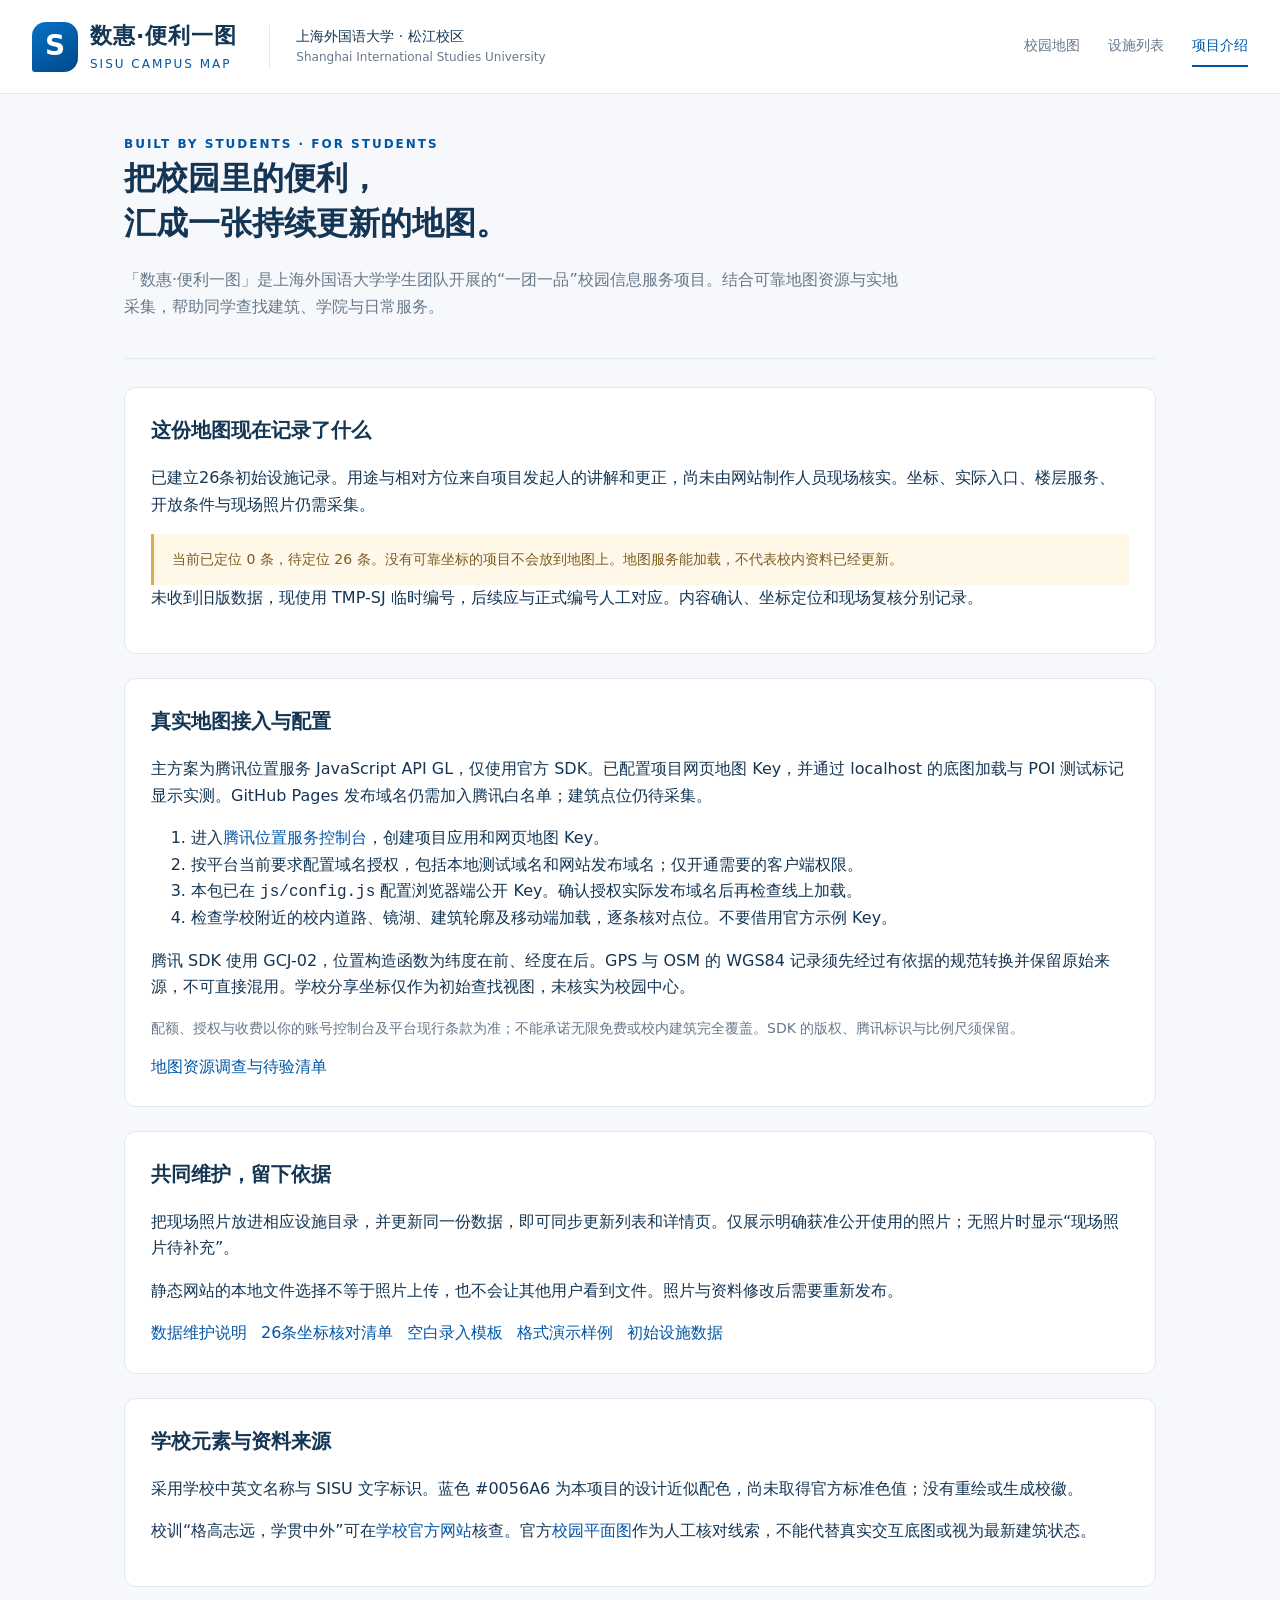
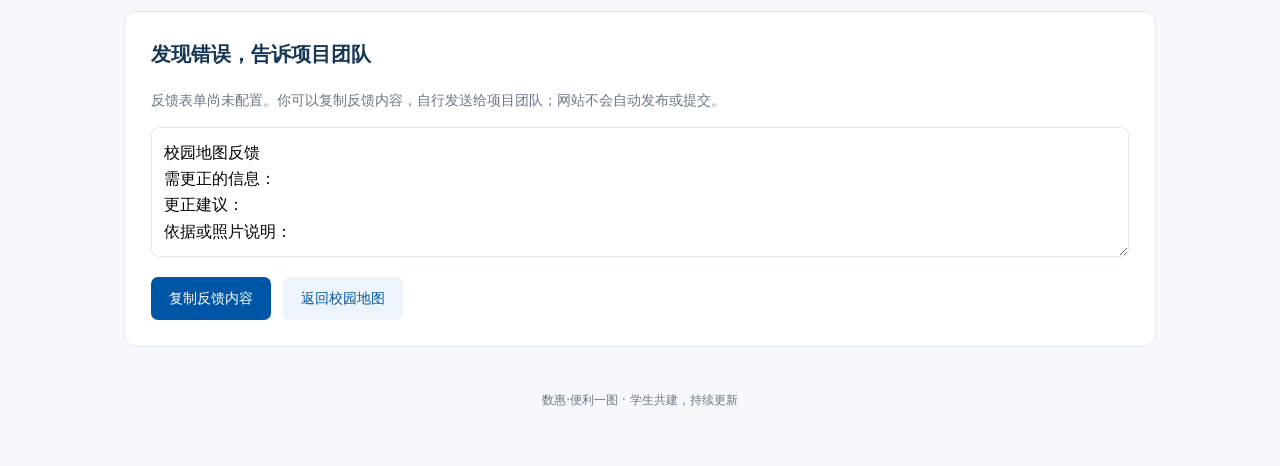
==== about.html @ c5995432 "Add files via upload" ====
<!doctype html><html lang="zh-CN"><head><meta charset="utf-8"><meta name="viewport" content="width=device-width,initial-scale=1"><title>项目介绍与维护 · 数惠·便利一图</title><meta name="description" content="学生共建校园地图、资料核实及地图接入说明"><link rel="icon" href="assets/brand/favicon.svg"><link rel="stylesheet" href="css/styles.css"></head><body><header><a class="brand" href="index.html"><span class="brandmark">S</span><span><b>数惠·便利一图</b><small>SISU CAMPUS MAP</small></span></a><div class="school">上海外国语大学 · 松江校区<small>Shanghai International Studies University</small></div><nav aria-label="主导航"><a href="index.html">校园地图</a><a href="index.html#facilities">设施列表</a><a class="active" href="about.html">项目介绍</a></nav></header><main class="content"><div class="about-lead"><span class="eyebrow">BUILT BY STUDENTS · FOR STUDENTS</span><h1>把校园里的便利，<br>汇成一张持续更新的地图。</h1><p>「数惠·便利一图」是上海外国语大学学生团队开展的“一团一品”校园信息服务项目。结合可靠地图资源与实地采集，帮助同学查找建筑、学院与日常服务。</p></div><section class="panel"><h2>这份地图现在记录了什么</h2><p>已建立26条初始设施记录。用途与相对方位来自项目发起人的讲解和更正，尚未由网站制作人员现场核实。坐标、实际入口、楼层服务、开放条件与现场照片仍需采集。</p><div class="callout">当前已定位 0 条，待定位 26 条。没有可靠坐标的项目不会放到地图上。地图服务能加载，不代表校内资料已经更新。</div><p>未收到旧版数据，现使用 TMP-SJ 临时编号，后续应与正式编号人工对应。内容确认、坐标定位和现场复核分别记录。</p></section><section class="panel" id="map-setup"><h2>真实地图接入与配置</h2><p>主方案为腾讯位置服务 JavaScript API GL，仅使用官方 SDK。已配置项目网页地图 Key，并通过 localhost 的底图加载与 POI 测试标记显示实测。GitHub Pages 发布域名仍需加入腾讯白名单；建筑点位仍待采集。</p><ol><li>进入<a href="https://lbs.qq.com/dev/console/application/mine" target="_blank" rel="noopener">腾讯位置服务控制台</a>，创建项目应用和网页地图 Key。</li><li>按平台当前要求配置域名授权，包括本地测试域名和网站发布域名；仅开通需要的客户端权限。</li><li>本包已在 <code>js/config.js</code> 配置浏览器端公开 Key。确认授权实际发布域名后再检查线上加载。</li><li>检查学校附近的校内道路、镜湖、建筑轮廓及移动端加载，逐条核对点位。不要借用官方示例 Key。</li></ol><p>腾讯 SDK 使用 GCJ-02，位置构造函数为纬度在前、经度在后。GPS 与 OSM 的 WGS84 记录须先经过有依据的规范转换并保留原始来源，不可直接混用。学校分享坐标仅作为初始查找视图，未核实为校园中心。</p><p class="muted">配额、授权与收费以你的账号控制台及平台现行条款为准；不能承诺无限免费或校内建筑完全覆盖。SDK 的版权、腾讯标识与比例尺须保留。</p><a href="docs/MAP_SOURCES.md">地图资源调查与待验清单</a></section><section class="panel"><h2>共同维护，留下依据</h2><p>把现场照片放进相应设施目录，并更新同一份数据，即可同步更新列表和详情页。仅展示明确获准公开使用的照片；无照片时显示“现场照片待补充”。</p><p>静态网站的本地文件选择不等于照片上传，也不会让其他用户看到文件。照片与资料修改后需要重新发布。</p><div class="docs-links"><a href="docs/DATA_GUIDE.md">数据维护说明</a><a href="docs/COORDINATE_REVIEW.md">26条坐标核对清单</a><a href="templates/facility.template.json" download>空白录入模板</a><a href="templates/facility.example.json" download>格式演示样例</a><a href="data/campus_facilities.json" download>初始设施数据</a></div></section><section class="panel"><h2>学校元素与资料来源</h2><p>采用学校中英文名称与 SISU 文字标识。蓝色 #0056A6 为本项目的设计近似配色，尚未取得官方标准色值；没有重绘或生成校徽。</p><p>校训“格高志远，学贯中外”可在<a href="https://www.shisu.edu.cn/" target="_blank" rel="noopener">学校官方网站</a>核查。官方<a href="https://www.shisu.edu.cn/campus-life/maps/" target="_blank" rel="noopener">校园平面图</a>作为人工核对线索，不能代替真实交互底图或视为最新建筑状态。</p></section><section class="panel" id="feedback"><h2>发现错误，告诉项目团队</h2><p class="muted" id="feedback-status" aria-live="polite">反馈表单尚未配置。你可以复制反馈内容，自行发送给项目团队；网站不会自动发布或提交。</p><textarea class="feedback-text" id="feedback-content" aria-label="反馈内容"></textarea><div class="actions"><button class="button" id="copy-feedback">复制反馈内容</button><a class="button secondary" id="feedback-form" hidden target="_blank" rel="noopener">打开反馈表单</a><a class="button secondary" href="index.html">返回校园地图</a></div></section><footer class="footer">数惠·便利一图 · 学生共建，持续更新</footer></main><script type="module">import{bindFeedback}from'./js/feedback.js';bindFeedback();</script></body></html>
---- css/styles.css ----
@charset "UTF-8";:root{--blue:#0056a6;--navy:#143654;--pale:#eef5fc;--line:#e0e8f0;--muted:#67788a;--paper:#fff;--bg:#f6f8fc}*{box-sizing:border-box}body{margin:0;font-family:"Microsoft YaHei","PingFang SC",system-ui,sans-serif;font-size:16px;line-height:1.65;color:var(--navy);background:var(--bg)}a{color:var(--blue);text-decoration:none}button,input{font:inherit}button,a.button{cursor:pointer}button{color:inherit}button:disabled{cursor:not-allowed;opacity:.4}button:focus-visible,a:focus-visible,input:focus-visible{outline:3px solid #eba841;outline-offset:3px}header{min-height:94px;padding:16px 32px;display:flex;align-items:center;gap:32px;background:white;border-bottom:1px solid var(--line)}.brand{display:flex;align-items:center;gap:12px;color:var(--navy);flex-shrink:0}.brand b{display:block;font-size:22px;letter-spacing:1px}.brand small{font-size:12px;letter-spacing:2px;display:block;color:var(--blue)}.brandmark{display:grid;place-items:center;width:46px;height:50px;border-radius:14px 14px 14px 3px;background:linear-gradient(145deg,#0673c6,#004789);color:white;font-size:28px;font-weight:700}.school{font-size:14px;padding-left:26px;border-left:1px solid var(--line)}.school small{display:block;color:var(--muted);font-size:12px}nav{margin-left:auto;display:flex;gap:28px;white-space:nowrap}nav a{font-size:14px;color:var(--muted);padding:8px 0}nav a.active{color:var(--blue);border-bottom:2px solid var(--blue)}.workspace{display:grid;grid-template-columns:350px 1fr;min-height:calc(100vh - 94px)}aside{background:#fff;border-right:1px solid var(--line);padding:28px 24px;display:flex;flex-direction:column}.eyebrow{font-size:12px;letter-spacing:2px;font-weight:700;color:var(--blue)}h1,h2,h3,p{margin-top:0}.aside-intro h1{font-size:32px;line-height:1.3;margin:12px 0}.aside-intro p{font-size:14px;color:var(--muted);margin-bottom:24px}.search{display:flex;gap:8px;background:var(--bg);border:1px solid var(--line);padding:8px 12px;border-radius:10px;align-items:center}.search span{font-size:24px}.search input{border:0;background:none;width:100%;min-width:0;font-size:14px;outline-offset:6px}.categories{display:flex;gap:7px;flex-wrap:wrap;margin:16px 0 26px}.categories button{border:1px solid transparent;background:var(--bg);font-size:14px;border-radius:6px;padding:6px 10px}.categories button[aria-pressed=true]{background:var(--blue);color:#fff}.result-heading{display:flex;justify-content:space-between;align-items:center;font-size:14px}.result-heading span{font-weight:400;color:var(--muted);margin-left:5px}.text-button{border:0;background:none;color:var(--blue);padding:0;font-size:14px}.muted{color:var(--muted);font-size:14px}.results{max-height:48vh;overflow-y:auto;margin-top:2px}.facility{display:block;padding:17px 3px;border-bottom:1px solid var(--line);color:var(--navy)}.facility:hover{background:var(--pale)}.facility-top{display:flex;gap:12px;align-items:center}.facility-icon{width:36px;height:38px;border-radius:8px;background:var(--pale);color:var(--blue);display:grid;place-items:center;flex-shrink:0;font-size:18px}.facility h3{font-size:16px;margin:0;line-height:1.5}.facility .id{font-size:12px;color:var(--muted)}.facility p{font-size:14px;color:var(--muted);margin:9px 0 6px}.facility .status{font-size:12px;color:#876323;background:#faf3e5;padding:2px 6px;border-radius:4px}.aside-foot{font-size:14px;margin-top:24px;padding-top:16px;color:var(--blue);border-top:1px solid var(--line)}.aside-foot span{font-size:12px;color:var(--muted)}.map-section{padding:26px 30px;min-width:0}.map-top{display:flex;align-items:center;justify-content:space-between;gap:16px;margin-bottom:20px}.map-top h2{font-size:24px;margin:4px 0 0}.tag{font-size:14px;background:#fff3dc;color:#7a5715;border:1px solid #eedfbc;padding:5px 12px;border-radius:6px;white-space:nowrap}.map-frame{height:calc(100vh - 310px);min-height:420px;position:relative;background:#edf2f7;border:1px solid #d8e3ed;border-radius:14px;overflow:hidden}#map{position:absolute;inset:0}.map-notice{position:absolute;inset:0;display:flex;flex-direction:column;align-items:center;justify-content:center;text-align:center;padding:32px;background:linear-gradient(130deg,#f0f6fc,#f9fbfd)}.map-notice[hidden]{display:none}.notice-icon{width:68px;height:68px;background:#e1edfa;border-radius:20px;color:var(--blue);font-size:42px;margin-bottom:24px}.map-notice h2{font-size:24px;margin:10px 0}.map-notice p{color:var(--muted);font-size:16px}.button{display:inline-block;background:var(--blue);color:white;border:0;border-radius:7px;padding:10px 18px;font-size:14px}.button.secondary{background:#edf4fb;color:var(--blue)}.notice-note{font-size:12px!important;margin:18px 0 0}.map-controls{position:absolute;right:20px;top:20px;display:flex;flex-direction:column;box-shadow:0 4px 16px #193b5714;border-radius:8px;overflow:hidden}.map-controls button{border:0;border-bottom:1px solid var(--line);background:white;width:42px;height:42px;font-size:24px}.map-bottom{display:flex;align-items:center;justify-content:space-between;gap:12px;padding:16px 0;color:var(--muted);font-size:12px}.map-bottom p{margin:0}.legend{display:flex;gap:16px;flex-wrap:wrap}.legend i{width:7px;height:7px;display:inline-block;border-radius:50%;margin-right:6px}.blue{background:#0056a6}.orange{background:#c37a22}.green{background:#258475}.purple{background:#795aa6}.map-note{display:flex;align-items:center;gap:16px;font-size:14px;border-top:1px solid var(--line);padding:17px 0}.map-note span{color:var(--muted);flex:1}.hover-name{position:absolute;left:20px;bottom:40px;background:white;border:1px solid var(--line);border-radius:6px;padding:8px 14px;pointer-events:none}.content{max-width:1080px;margin:36px auto;padding:0 24px}.content h1{font-size:32px;line-height:1.4}.breadcrumb{font-size:14px;margin-bottom:24px}.detail-hero{background:linear-gradient(115deg,#0056a6,#1476bd);color:white;padding:32px;border-radius:14px;position:relative}.detail-hero .eyebrow,.detail-hero .muted{color:#d3e7ff}.detail-hero h1{margin:10px 0}.detail-hero p{margin-bottom:0}.detail-grid{display:grid;grid-template-columns:1.65fr 1fr;gap:24px;margin:24px 0}.panel{background:white;border:1px solid var(--line);padding:26px;border-radius:12px;margin-bottom:24px}.panel h2{font-size:20px;margin-bottom:18px}.panel h3{font-size:16px}.meta-row{display:grid;grid-template-columns:110px 1fr;gap:12px;margin:14px 0}.meta-row dt{color:var(--muted);font-size:14px}.meta-row dd{margin:0;overflow-wrap:anywhere}.pill{display:inline-block;font-size:14px;padding:4px 10px;border-radius:5px;background:var(--pale);margin:4px 6px 4px 0}.callout{background:#fff8e9;border-left:3px solid #ddac50;padding:14px 18px;color:#7d5b22;font-size:14px}.photo-empty{min-height:160px;display:grid;place-content:center;text-align:center;background:var(--bg);border:1px dashed #c7d4e0;border-radius:8px;color:var(--muted)}.photo-grid{display:grid;grid-template-columns:repeat(2,1fr);gap:14px}.photo-grid button{background:var(--bg);border:1px solid var(--line);border-radius:8px;padding:0;overflow:hidden;text-align:left}.photo-grid img{width:100%;height:160px;object-fit:cover;display:block}.photo-grid span{display:block;padding:10px;font-size:14px}.error{padding:32px;color:#8d3c22;background:#fff5ed;border-radius:12px}.actions{display:flex;gap:12px;flex-wrap:wrap}.feedback-text{width:100%;min-height:130px;padding:12px;border:1px solid var(--line);border-radius:8px;font:inherit;margin-bottom:12px}.footer{color:var(--muted);font-size:12px;padding:20px 0;text-align:center}dialog{border:0;border-radius:12px;max-width:min(94vw,1000px);max-height:94vh;padding:18px}dialog::backdrop{background:#061b36c9}.viewer-controls{display:flex;gap:12px;justify-content:space-between;align-items:center;margin-bottom:12px}.viewer-controls button{border:1px solid var(--line);border-radius:6px;background:var(--bg);padding:7px 12px}#viewer-image{max-width:100%;max-height:65vh;display:block;margin:auto;object-fit:contain}#viewer-caption{margin-top:12px}.about-lead{border-bottom:1px solid var(--line);padding-bottom:22px;margin-bottom:28px}.about-lead p{max-width:780px;color:var(--muted)}.docs-links{display:flex;gap:14px;flex-wrap:wrap}.empty{padding:24px 0;font-size:14px}.list-expanded .results{max-height:none}.list-expanded aside{overflow:visible}@media(min-width:1600px){.workspace{grid-template-columns:390px 1fr}.map-section{padding:30px 42px}aside{padding:32px}}@media(max-width:1050px){.school{display:none}header{padding:16px 22px}.workspace{grid-template-columns:310px 1fr}.map-section{padding:24px 20px}.map-note{align-items:flex-start;flex-wrap:wrap}.map-note span{flex-basis:100%}.legend{gap:8px}.detail-grid{grid-template-columns:1fr 1fr}}@media(max-width:720px){header{flex-wrap:wrap;gap:10px;padding:12px 16px;min-height:100px}.brand b{font-size:19px}.brandmark{width:38px;height:42px}nav{width:100%;margin:0;gap:24px;justify-content:flex-end}nav a{font-size:14px}.workspace{display:flex;flex-direction:column}.map-section{order:0;padding:20px 16px 12px}aside{order:1;border:0;padding:18px 16px}.aside-intro{display:none}.map-top{margin-bottom:14px}.map-top h2{font-size:20px}.tag{font-size:12px;padding:4px 8px}.map-frame{height:48vh;min-height:360px}.map-notice{padding:22px}.map-notice h2{font-size:21px}.map-notice p{font-size:14px}.notice-icon{margin-bottom:15px}.map-bottom{flex-wrap:wrap}.map-note{padding:12px 0;font-size:14px;gap:6px}.map-note span{flex-basis:100%}.results{max-height:none}.categories{margin-bottom:16px}.aside-foot{margin-top:14px}.content{margin:22px auto;padding:0 16px}.detail-grid{grid-template-columns:1fr;gap:0}.detail-hero{padding:24px}.content h1{font-size:26px}.panel{padding:20px}.meta-row{grid-template-columns:94px 1fr}.photo-grid{grid-template-columns:1fr}.map-controls{right:12px;top:12px}}
[hidden]{display:none!important}
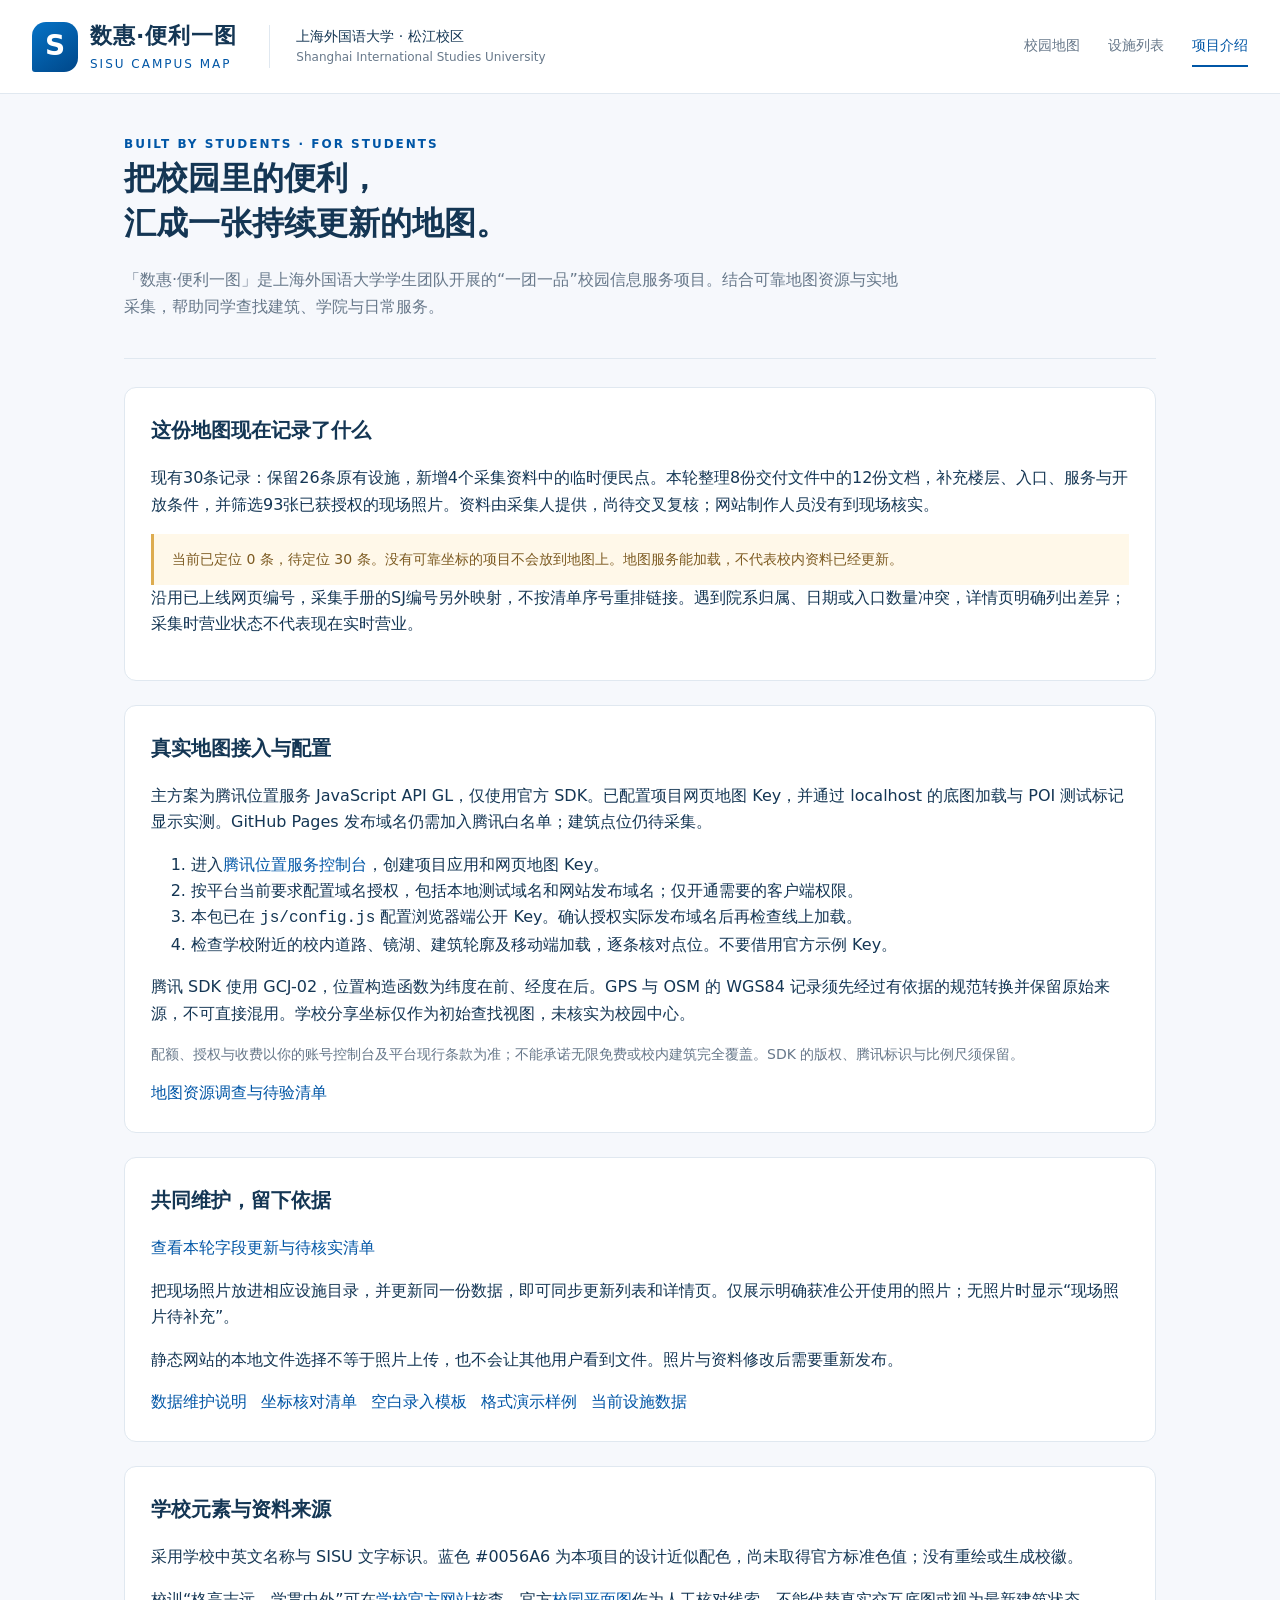
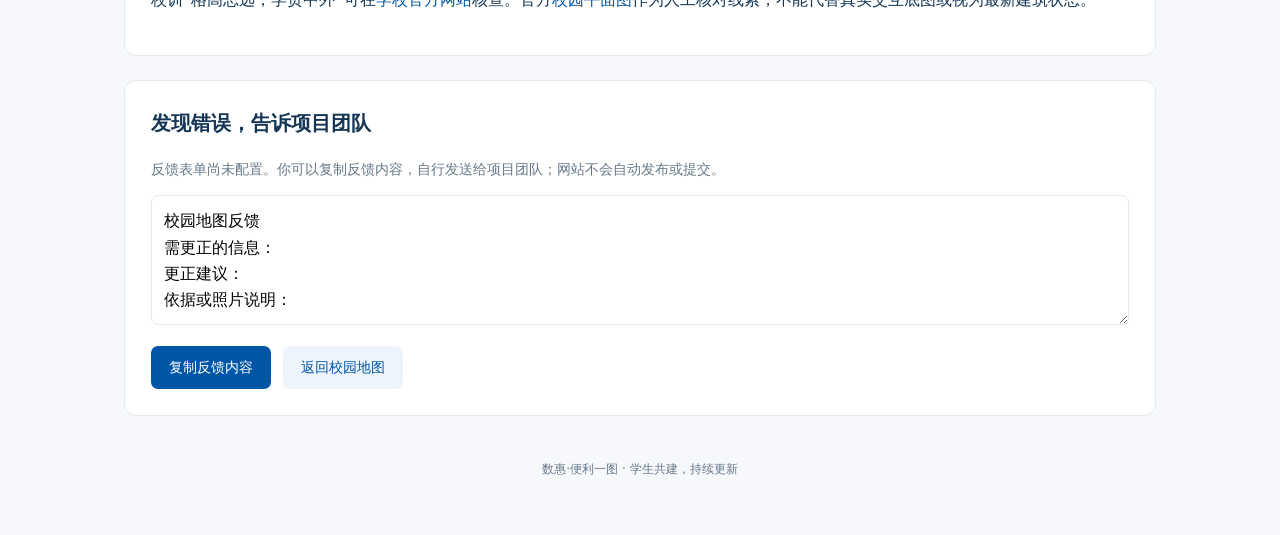
==== commit 7ff6ad6a: "更新校园采集字段、来源差异说明与93张现场照片" ====
--- a/about.html
+++ b/about.html
@@ -1 +1,2 @@
-<!doctype html><html lang="zh-CN"><head><meta charset="utf-8"><meta name="viewport" content="width=device-width,initial-scale=1"><title>项目介绍与维护 · 数惠·便利一图</title><meta name="description" content="学生共建校园地图、资料核实及地图接入说明"><link rel="icon" href="assets/brand/favicon.svg"><link rel="stylesheet" href="css/styles.css"></head><body><header><a class="brand" href="index.html"><span class="brandmark">S</span><span><b>数惠·便利一图</b><small>SISU CAMPUS MAP</small></span></a><div class="school">上海外国语大学 · 松江校区<small>Shanghai International Studies University</small></div><nav aria-label="主导航"><a href="index.html">校园地图</a><a href="index.html#facilities">设施列表</a><a class="active" href="about.html">项目介绍</a></nav></header><main class="content"><div class="about-lead"><span class="eyebrow">BUILT BY STUDENTS · FOR STUDENTS</span><h1>把校园里的便利，<br>汇成一张持续更新的地图。</h1><p>「数惠·便利一图」是上海外国语大学学生团队开展的“一团一品”校园信息服务项目。结合可靠地图资源与实地采集，帮助同学查找建筑、学院与日常服务。</p></div><section class="panel"><h2>这份地图现在记录了什么</h2><p>已建立26条初始设施记录。用途与相对方位来自项目发起人的讲解和更正，尚未由网站制作人员现场核实。坐标、实际入口、楼层服务、开放条件与现场照片仍需采集。</p><div class="callout">当前已定位 0 条，待定位 26 条。没有可靠坐标的项目不会放到地图上。地图服务能加载，不代表校内资料已经更新。</div><p>未收到旧版数据，现使用 TMP-SJ 临时编号，后续应与正式编号人工对应。内容确认、坐标定位和现场复核分别记录。</p></section><section class="panel" id="map-setup"><h2>真实地图接入与配置</h2><p>主方案为腾讯位置服务 JavaScript API GL，仅使用官方 SDK。已配置项目网页地图 Key，并通过 localhost 的底图加载与 POI 测试标记显示实测。GitHub Pages 发布域名仍需加入腾讯白名单；建筑点位仍待采集。</p><ol><li>进入<a href="https://lbs.qq.com/dev/console/application/mine" target="_blank" rel="noopener">腾讯位置服务控制台</a>，创建项目应用和网页地图 Key。</li><li>按平台当前要求配置域名授权，包括本地测试域名和网站发布域名；仅开通需要的客户端权限。</li><li>本包已在 <code>js/config.js</code> 配置浏览器端公开 Key。确认授权实际发布域名后再检查线上加载。</li><li>检查学校附近的校内道路、镜湖、建筑轮廓及移动端加载，逐条核对点位。不要借用官方示例 Key。</li></ol><p>腾讯 SDK 使用 GCJ-02，位置构造函数为纬度在前、经度在后。GPS 与 OSM 的 WGS84 记录须先经过有依据的规范转换并保留原始来源，不可直接混用。学校分享坐标仅作为初始查找视图，未核实为校园中心。</p><p class="muted">配额、授权与收费以你的账号控制台及平台现行条款为准；不能承诺无限免费或校内建筑完全覆盖。SDK 的版权、腾讯标识与比例尺须保留。</p><a href="docs/MAP_SOURCES.md">地图资源调查与待验清单</a></section><section class="panel"><h2>共同维护，留下依据</h2><p>把现场照片放进相应设施目录，并更新同一份数据，即可同步更新列表和详情页。仅展示明确获准公开使用的照片；无照片时显示“现场照片待补充”。</p><p>静态网站的本地文件选择不等于照片上传，也不会让其他用户看到文件。照片与资料修改后需要重新发布。</p><div class="docs-links"><a href="docs/DATA_GUIDE.md">数据维护说明</a><a href="docs/COORDINATE_REVIEW.md">26条坐标核对清单</a><a href="templates/facility.template.json" download>空白录入模板</a><a href="templates/facility.example.json" download>格式演示样例</a><a href="data/campus_facilities.json" download>初始设施数据</a></div></section><section class="panel"><h2>学校元素与资料来源</h2><p>采用学校中英文名称与 SISU 文字标识。蓝色 #0056A6 为本项目的设计近似配色，尚未取得官方标准色值；没有重绘或生成校徽。</p><p>校训“格高志远，学贯中外”可在<a href="https://www.shisu.edu.cn/" target="_blank" rel="noopener">学校官方网站</a>核查。官方<a href="https://www.shisu.edu.cn/campus-life/maps/" target="_blank" rel="noopener">校园平面图</a>作为人工核对线索，不能代替真实交互底图或视为最新建筑状态。</p></section><section class="panel" id="feedback"><h2>发现错误，告诉项目团队</h2><p class="muted" id="feedback-status" aria-live="polite">反馈表单尚未配置。你可以复制反馈内容，自行发送给项目团队；网站不会自动发布或提交。</p><textarea class="feedback-text" id="feedback-content" aria-label="反馈内容"></textarea><div class="actions"><button class="button" id="copy-feedback">复制反馈内容</button><a class="button secondary" id="feedback-form" hidden target="_blank" rel="noopener">打开反馈表单</a><a class="button secondary" href="index.html">返回校园地图</a></div></section><footer class="footer">数惠·便利一图 · 学生共建，持续更新</footer></main><script type="module">import{bindFeedback}from'./js/feedback.js';bindFeedback();</script></body></html>
+<!doctype html><html lang="zh-CN"><head><meta charset="utf-8"><meta name="viewport" content="width=device-width,initial-scale=1"><title>项目介绍与维护 · 数惠·便利一图</title><meta name="description" content="学生共建校园地图、资料核实及地图接入说明"><link rel="icon" href="assets/brand/favicon.svg"><link rel="stylesheet" href="css/styles.css"></head><body><header><a class="brand" href="index.html"><span class="brandmark">S</span><span><b>数惠·便利一图</b><small>SISU CAMPUS MAP</small></span></a><div class="school">上海外国语大学 · 松江校区<small>Shanghai International Studies University</small></div><nav aria-label="主导航"><a href="index.html">校园地图</a><a href="index.html#facilities">设施列表</a><a class="active" href="about.html">项目介绍</a></nav></header><main class="content"><div class="about-lead"><span class="eyebrow">BUILT BY STUDENTS · FOR STUDENTS</span><h1>把校园里的便利，<br>汇成一张持续更新的地图。</h1><p>「数惠·便利一图」是上海外国语大学学生团队开展的“一团一品”校园信息服务项目。结合可靠地图资源与实地采集，帮助同学查找建筑、学院与日常服务。</p></div><section class="panel"><h2>这份地图现在记录了什么</h2><p>现有30条记录：保留26条原有设施，新增4个采集资料中的临时便民点。本轮整理8份交付文件中的12份文档，补充楼层、入口、服务与开放条件，并筛选93张已获授权的现场照片。资料由采集人提供，尚待交叉复核；网站制作人员没有到现场核实。</p><div class="callout">当前已定位 0 条，待定位 30 条。没有可靠坐标的项目不会放到地图上。地图服务能加载，不代表校内资料已经更新。</div><p>沿用已上线网页编号，采集手册的SJ编号另外映射，不按清单序号重排链接。遇到院系归属、日期或入口数量冲突，详情页明确列出差异；采集时营业状态不代表现在实时营业。</p></section><section class="panel" id="map-setup"><h2>真实地图接入与配置</h2><p>主方案为腾讯位置服务 JavaScript API GL，仅使用官方 SDK。已配置项目网页地图 Key，并通过 localhost 的底图加载与 POI 测试标记显示实测。GitHub Pages 发布域名仍需加入腾讯白名单；建筑点位仍待采集。</p><ol><li>进入<a href="https://lbs.qq.com/dev/console/application/mine" target="_blank" rel="noopener">腾讯位置服务控制台</a>，创建项目应用和网页地图 Key。</li><li>按平台当前要求配置域名授权，包括本地测试域名和网站发布域名；仅开通需要的客户端权限。</li><li>本包已在 <code>js/config.js</code> 配置浏览器端公开 Key。确认授权实际发布域名后再检查线上加载。</li><li>检查学校附近的校内道路、镜湖、建筑轮廓及移动端加载，逐条核对点位。不要借用官方示例 Key。</li></ol><p>腾讯 SDK 使用 GCJ-02，位置构造函数为纬度在前、经度在后。GPS 与 OSM 的 WGS84 记录须先经过有依据的规范转换并保留原始来源，不可直接混用。学校分享坐标仅作为初始查找视图，未核实为校园中心。</p><p class="muted">配额、授权与收费以你的账号控制台及平台现行条款为准；不能承诺无限免费或校内建筑完全覆盖。SDK 的版权、腾讯标识与比例尺须保留。</p><a href="docs/MAP_SOURCES.md">地图资源调查与待验清单</a></section><section class="panel"><h2>共同维护，留下依据</h2><p><a href="docs/UPDATE_20261019.md">查看本轮字段更新与待核实清单</a></p><p>把现场照片放进相应设施目录，并更新同一份数据，即可同步更新列表和详情页。仅展示明确获准公开使用的照片；无照片时显示“现场照片待补充”。</p><p>静态网站的本地文件选择不等于照片上传，也不会让其他用户看到文件。照片与资料修改后需要重新发布。</p><div class="docs-links"><a href="docs/DATA_GUIDE.md">数据维护说明</a><a href="docs/COORDINATE_REVIEW.md">坐标核对清单</a><a href="templates/facility.template.json" download>空白录入模板</a><a href="templates/facility.example.json" download>格式演示样例</a><a href="data/campus_facilities.json" download>当前设施数据</a></div></section><section class="panel"><h2>学校元素与资料来源</h2><p>采用学校中英文名称与 SISU 文字标识。蓝色 #0056A6 为本项目的设计近似配色，尚未取得官方标准色值；没有重绘或生成校徽。</p><p>校训“格高志远，学贯中外”可在<a href="https://www.shisu.edu.cn/" target="_blank" rel="noopener">学校官方网站</a>核查。官方<a href="https://www.shisu.edu.cn/campus-life/maps/" target="_blank" rel="noopener">校园平面图</a>作为人工核对线索，不能代替真实交互底图或视为最新建筑状态。</p></section><section class="panel" id="feedback"><h2>发现错误，告诉项目团队</h2><p class="muted" id="feedback-status" aria-live="polite">反馈表单尚未配置。你可以复制反馈内容，自行发送给项目团队；网站不会自动发布或提交。</p><textarea class="feedback-text" id="feedback-content" aria-label="反馈内容"></textarea><div class="actions"><button class="button" id="copy-feedback">复制反馈内容</button><a class="button secondary" id="feedback-form" hidden target="_blank" rel="noopener">打开反馈表单</a><a class="button secondary" href="index.html">返回校园地图</a></div></section><footer class="footer">数惠·便利一图 · 学生共建，持续更新</footer></main><script type="module">import{bindFeedback}from'./js/feedback.js';bindFeedback();</script></body></html>
+
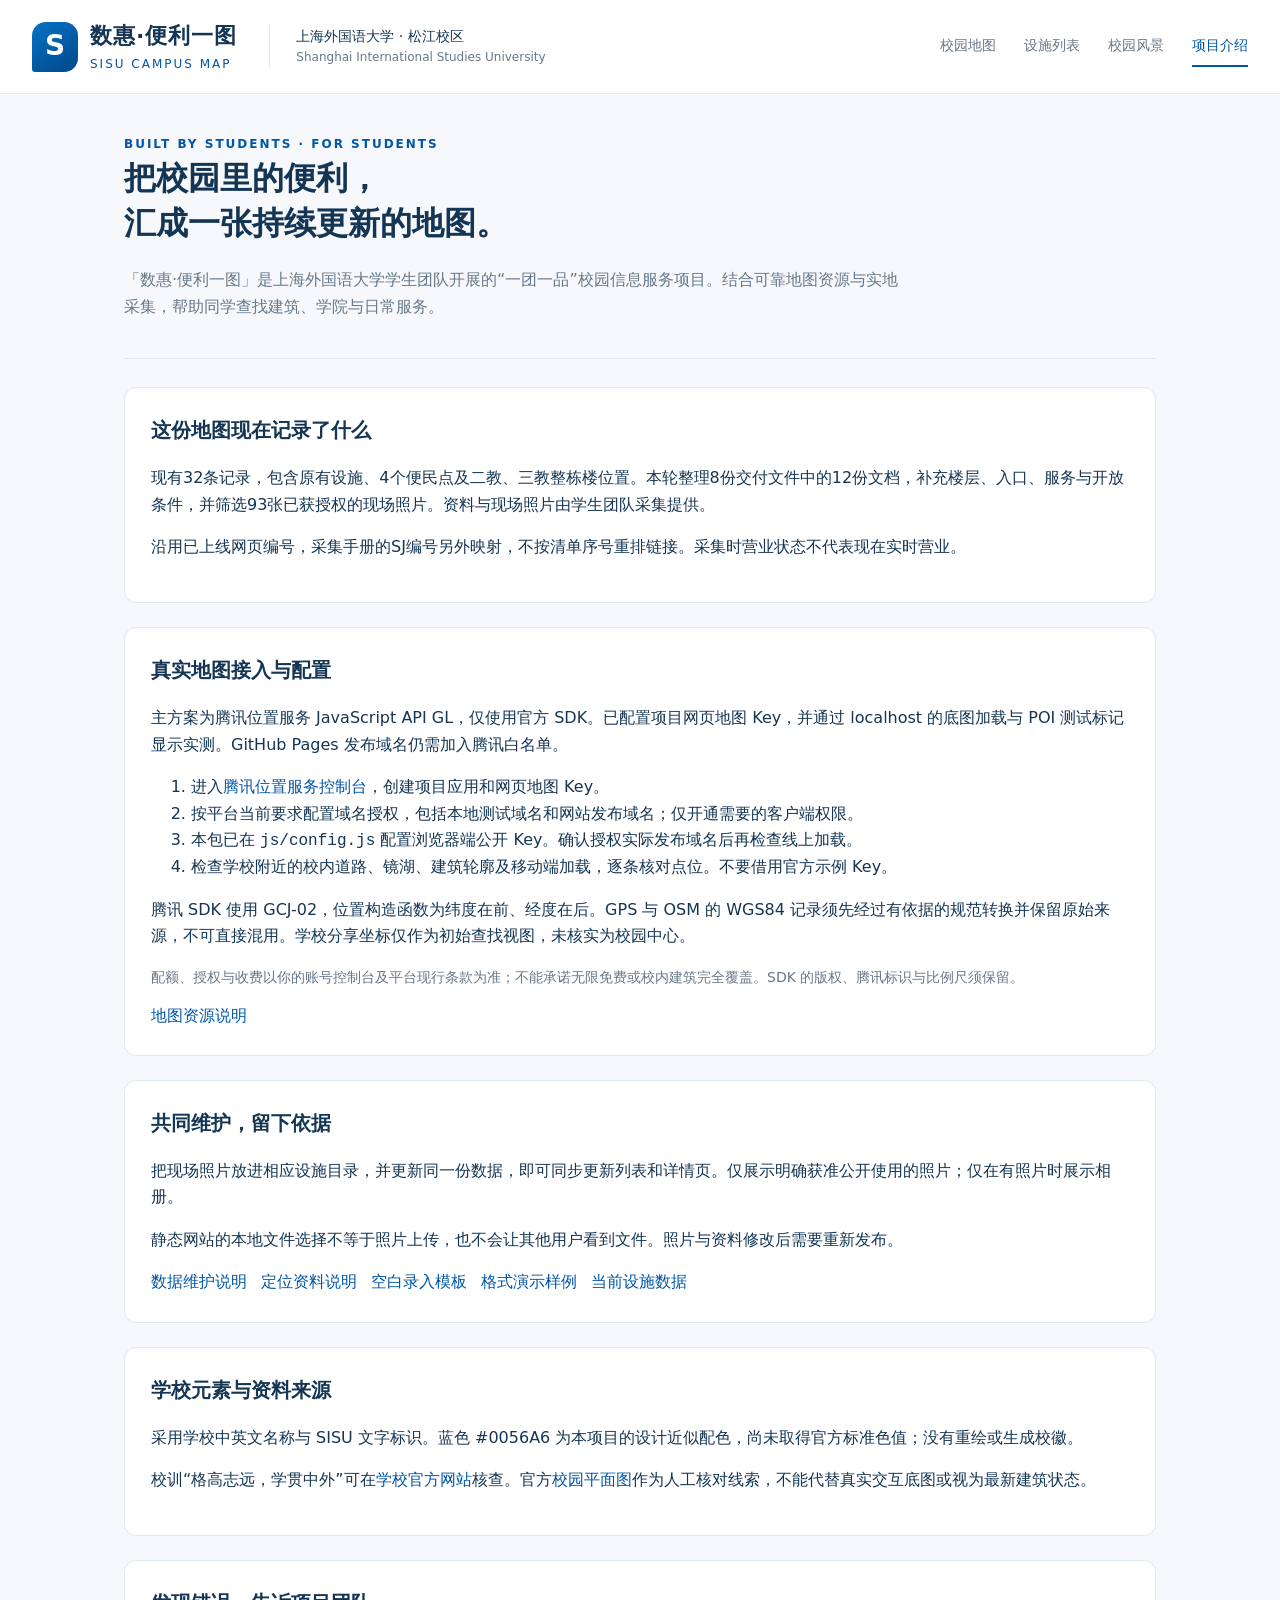
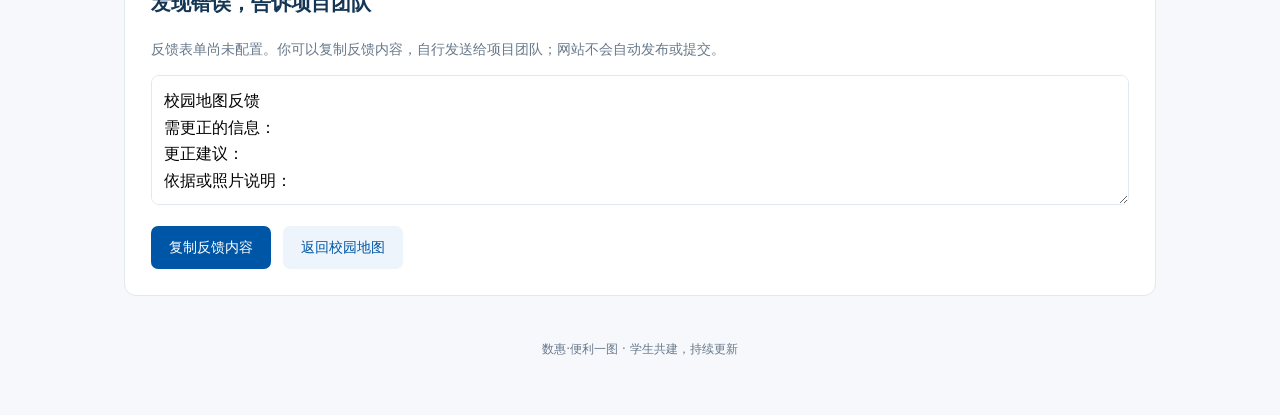
==== commit 69820307: "更新校园地图点位、清理详情字段并新增校园风景照片墙与本地活点地图" ====
--- a/about.html
+++ b/about.html
@@ -1,2 +1,2 @@
-<!doctype html><html lang="zh-CN"><head><meta charset="utf-8"><meta name="viewport" content="width=device-width,initial-scale=1"><title>项目介绍与维护 · 数惠·便利一图</title><meta name="description" content="学生共建校园地图、资料核实及地图接入说明"><link rel="icon" href="assets/brand/favicon.svg"><link rel="stylesheet" href="css/styles.css"></head><body><header><a class="brand" href="index.html"><span class="brandmark">S</span><span><b>数惠·便利一图</b><small>SISU CAMPUS MAP</small></span></a><div class="school">上海外国语大学 · 松江校区<small>Shanghai International Studies University</small></div><nav aria-label="主导航"><a href="index.html">校园地图</a><a href="index.html#facilities">设施列表</a><a class="active" href="about.html">项目介绍</a></nav></header><main class="content"><div class="about-lead"><span class="eyebrow">BUILT BY STUDENTS · FOR STUDENTS</span><h1>把校园里的便利，<br>汇成一张持续更新的地图。</h1><p>「数惠·便利一图」是上海外国语大学学生团队开展的“一团一品”校园信息服务项目。结合可靠地图资源与实地采集，帮助同学查找建筑、学院与日常服务。</p></div><section class="panel"><h2>这份地图现在记录了什么</h2><p>现有30条记录：保留26条原有设施，新增4个采集资料中的临时便民点。本轮整理8份交付文件中的12份文档，补充楼层、入口、服务与开放条件，并筛选93张已获授权的现场照片。资料由采集人提供，尚待交叉复核；网站制作人员没有到现场核实。</p><div class="callout">当前已定位 0 条，待定位 30 条。没有可靠坐标的项目不会放到地图上。地图服务能加载，不代表校内资料已经更新。</div><p>沿用已上线网页编号，采集手册的SJ编号另外映射，不按清单序号重排链接。遇到院系归属、日期或入口数量冲突，详情页明确列出差异；采集时营业状态不代表现在实时营业。</p></section><section class="panel" id="map-setup"><h2>真实地图接入与配置</h2><p>主方案为腾讯位置服务 JavaScript API GL，仅使用官方 SDK。已配置项目网页地图 Key，并通过 localhost 的底图加载与 POI 测试标记显示实测。GitHub Pages 发布域名仍需加入腾讯白名单；建筑点位仍待采集。</p><ol><li>进入<a href="https://lbs.qq.com/dev/console/application/mine" target="_blank" rel="noopener">腾讯位置服务控制台</a>，创建项目应用和网页地图 Key。</li><li>按平台当前要求配置域名授权，包括本地测试域名和网站发布域名；仅开通需要的客户端权限。</li><li>本包已在 <code>js/config.js</code> 配置浏览器端公开 Key。确认授权实际发布域名后再检查线上加载。</li><li>检查学校附近的校内道路、镜湖、建筑轮廓及移动端加载，逐条核对点位。不要借用官方示例 Key。</li></ol><p>腾讯 SDK 使用 GCJ-02，位置构造函数为纬度在前、经度在后。GPS 与 OSM 的 WGS84 记录须先经过有依据的规范转换并保留原始来源，不可直接混用。学校分享坐标仅作为初始查找视图，未核实为校园中心。</p><p class="muted">配额、授权与收费以你的账号控制台及平台现行条款为准；不能承诺无限免费或校内建筑完全覆盖。SDK 的版权、腾讯标识与比例尺须保留。</p><a href="docs/MAP_SOURCES.md">地图资源调查与待验清单</a></section><section class="panel"><h2>共同维护，留下依据</h2><p><a href="docs/UPDATE_20261019.md">查看本轮字段更新与待核实清单</a></p><p>把现场照片放进相应设施目录，并更新同一份数据，即可同步更新列表和详情页。仅展示明确获准公开使用的照片；无照片时显示“现场照片待补充”。</p><p>静态网站的本地文件选择不等于照片上传，也不会让其他用户看到文件。照片与资料修改后需要重新发布。</p><div class="docs-links"><a href="docs/DATA_GUIDE.md">数据维护说明</a><a href="docs/COORDINATE_REVIEW.md">坐标核对清单</a><a href="templates/facility.template.json" download>空白录入模板</a><a href="templates/facility.example.json" download>格式演示样例</a><a href="data/campus_facilities.json" download>当前设施数据</a></div></section><section class="panel"><h2>学校元素与资料来源</h2><p>采用学校中英文名称与 SISU 文字标识。蓝色 #0056A6 为本项目的设计近似配色，尚未取得官方标准色值；没有重绘或生成校徽。</p><p>校训“格高志远，学贯中外”可在<a href="https://www.shisu.edu.cn/" target="_blank" rel="noopener">学校官方网站</a>核查。官方<a href="https://www.shisu.edu.cn/campus-life/maps/" target="_blank" rel="noopener">校园平面图</a>作为人工核对线索，不能代替真实交互底图或视为最新建筑状态。</p></section><section class="panel" id="feedback"><h2>发现错误，告诉项目团队</h2><p class="muted" id="feedback-status" aria-live="polite">反馈表单尚未配置。你可以复制反馈内容，自行发送给项目团队；网站不会自动发布或提交。</p><textarea class="feedback-text" id="feedback-content" aria-label="反馈内容"></textarea><div class="actions"><button class="button" id="copy-feedback">复制反馈内容</button><a class="button secondary" id="feedback-form" hidden target="_blank" rel="noopener">打开反馈表单</a><a class="button secondary" href="index.html">返回校园地图</a></div></section><footer class="footer">数惠·便利一图 · 学生共建，持续更新</footer></main><script type="module">import{bindFeedback}from'./js/feedback.js';bindFeedback();</script></body></html>
-
+<!doctype html><html lang="zh-CN"><head><meta charset="utf-8"><meta name="viewport" content="width=device-width,initial-scale=1"><title>项目介绍与维护 · 数惠·便利一图</title><meta name="description" content="学生共建校园地图、资料核实及地图接入说明"><link rel="icon" href="assets/brand/favicon.svg"><link rel="stylesheet" href="css/styles.css"></head><body><header><a class="brand" href="index.html"><span class="brandmark">S</span><span><b>数惠·便利一图</b><small>SISU CAMPUS MAP</small></span></a><div class="school">上海外国语大学 · 松江校区<small>Shanghai International Studies University</small></div><nav aria-label="主导航"><a href="index.html">校园地图</a><a href="index.html#facilities">设施列表</a><a href="scenery.html">校园风景</a><a class="active" href="about.html">项目介绍</a></nav></header><main class="content"><div class="about-lead"><span class="eyebrow">BUILT BY STUDENTS · FOR STUDENTS</span><h1>把校园里的便利，<br>汇成一张持续更新的地图。</h1><p>「数惠·便利一图」是上海外国语大学学生团队开展的“一团一品”校园信息服务项目。结合可靠地图资源与实地采集，帮助同学查找建筑、学院与日常服务。</p></div><section class="panel"><h2>这份地图现在记录了什么</h2><p>现有32条记录，包含原有设施、4个便民点及二教、三教整栋楼位置。本轮整理8份交付文件中的12份文档，补充楼层、入口、服务与开放条件，并筛选93张已获授权的现场照片。资料与现场照片由学生团队采集提供。</p><p>沿用已上线网页编号，采集手册的SJ编号另外映射，不按清单序号重排链接。采集时营业状态不代表现在实时营业。</p></section><section class="panel" id="map-setup"><h2>真实地图接入与配置</h2><p>主方案为腾讯位置服务 JavaScript API GL，仅使用官方 SDK。已配置项目网页地图 Key，并通过 localhost 的底图加载与 POI 测试标记显示实测。GitHub Pages 发布域名仍需加入腾讯白名单。</p><ol><li>进入<a href="https://lbs.qq.com/dev/console/application/mine" target="_blank" rel="noopener">腾讯位置服务控制台</a>，创建项目应用和网页地图 Key。</li><li>按平台当前要求配置域名授权，包括本地测试域名和网站发布域名；仅开通需要的客户端权限。</li><li>本包已在 <code>js/config.js</code> 配置浏览器端公开 Key。确认授权实际发布域名后再检查线上加载。</li><li>检查学校附近的校内道路、镜湖、建筑轮廓及移动端加载，逐条核对点位。不要借用官方示例 Key。</li></ol><p>腾讯 SDK 使用 GCJ-02，位置构造函数为纬度在前、经度在后。GPS 与 OSM 的 WGS84 记录须先经过有依据的规范转换并保留原始来源，不可直接混用。学校分享坐标仅作为初始查找视图，未核实为校园中心。</p><p class="muted">配额、授权与收费以你的账号控制台及平台现行条款为准；不能承诺无限免费或校内建筑完全覆盖。SDK 的版权、腾讯标识与比例尺须保留。</p><a href="docs/MAP_SOURCES.md">地图资源说明</a></section><section class="panel"><h2>共同维护，留下依据</h2><p>把现场照片放进相应设施目录，并更新同一份数据，即可同步更新列表和详情页。仅展示明确获准公开使用的照片；仅在有照片时展示相册。</p><p>静态网站的本地文件选择不等于照片上传，也不会让其他用户看到文件。照片与资料修改后需要重新发布。</p><div class="docs-links"><a href="docs/DATA_GUIDE.md">数据维护说明</a><a href="docs/COORDINATE_REVIEW.md">定位资料说明</a><a href="templates/facility.template.json" download>空白录入模板</a><a href="templates/facility.example.json" download>格式演示样例</a><a href="data/campus_facilities.json" download>当前设施数据</a></div></section><section class="panel"><h2>学校元素与资料来源</h2><p>采用学校中英文名称与 SISU 文字标识。蓝色 #0056A6 为本项目的设计近似配色，尚未取得官方标准色值；没有重绘或生成校徽。</p><p>校训“格高志远，学贯中外”可在<a href="https://www.shisu.edu.cn/" target="_blank" rel="noopener">学校官方网站</a>核查。官方<a href="https://www.shisu.edu.cn/campus-life/maps/" target="_blank" rel="noopener">校园平面图</a>作为人工核对线索，不能代替真实交互底图或视为最新建筑状态。</p></section><section class="panel" id="feedback"><h2>发现错误，告诉项目团队</h2><p class="muted" id="feedback-status" aria-live="polite">反馈表单尚未配置。你可以复制反馈内容，自行发送给项目团队；网站不会自动发布或提交。</p><textarea class="feedback-text" id="feedback-content" aria-label="反馈内容"></textarea><div class="actions"><button class="button" id="copy-feedback">复制反馈内容</button><a class="button secondary" id="feedback-form" hidden target="_blank" rel="noopener">打开反馈表单</a><a class="button secondary" href="index.html">返回校园地图</a></div></section><footer class="footer">数惠·便利一图 · 学生共建，持续更新</footer></main><script type="module">import{bindFeedback}from'./js/feedback.js?v=20261020-release';bindFeedback();</script></body></html>
+
--- a/css/styles.css
+++ b/css/styles.css
@@ -1,2 +1,5 @@
-@charset "UTF-8";:root{--blue:#0056a6;--navy:#143654;--pale:#eef5fc;--line:#e0e8f0;--muted:#67788a;--paper:#fff;--bg:#f6f8fc}*{box-sizing:border-box}body{margin:0;font-family:"Microsoft YaHei","PingFang SC",system-ui,sans-serif;font-size:16px;line-height:1.65;color:var(--navy);background:var(--bg)}a{color:var(--blue);text-decoration:none}button,input{font:inherit}button,a.button{cursor:pointer}button{color:inherit}button:disabled{cursor:not-allowed;opacity:.4}button:focus-visible,a:focus-visible,input:focus-visible{outline:3px solid #eba841;outline-offset:3px}header{min-height:94px;padding:16px 32px;display:flex;align-items:center;gap:32px;background:white;border-bottom:1px solid var(--line)}.brand{display:flex;align-items:center;gap:12px;color:var(--navy);flex-shrink:0}.brand b{display:block;font-size:22px;letter-spacing:1px}.brand small{font-size:12px;letter-spacing:2px;display:block;color:var(--blue)}.brandmark{display:grid;place-items:center;width:46px;height:50px;border-radius:14px 14px 14px 3px;background:linear-gradient(145deg,#0673c6,#004789);color:white;font-size:28px;font-weight:700}.school{font-size:14px;padding-left:26px;border-left:1px solid var(--line)}.school small{display:block;color:var(--muted);font-size:12px}nav{margin-left:auto;display:flex;gap:28px;white-space:nowrap}nav a{font-size:14px;color:var(--muted);padding:8px 0}nav a.active{color:var(--blue);border-bottom:2px solid var(--blue)}.workspace{display:grid;grid-template-columns:350px 1fr;min-height:calc(100vh - 94px)}aside{background:#fff;border-right:1px solid var(--line);padding:28px 24px;display:flex;flex-direction:column}.eyebrow{font-size:12px;letter-spacing:2px;font-weight:700;color:var(--blue)}h1,h2,h3,p{margin-top:0}.aside-intro h1{font-size:32px;line-height:1.3;margin:12px 0}.aside-intro p{font-size:14px;color:var(--muted);margin-bottom:24px}.search{display:flex;gap:8px;background:var(--bg);border:1px solid var(--line);padding:8px 12px;border-radius:10px;align-items:center}.search span{font-size:24px}.search input{border:0;background:none;width:100%;min-width:0;font-size:14px;outline-offset:6px}.categories{display:flex;gap:7px;flex-wrap:wrap;margin:16px 0 26px}.categories button{border:1px solid transparent;background:var(--bg);font-size:14px;border-radius:6px;padding:6px 10px}.categories button[aria-pressed=true]{background:var(--blue);color:#fff}.result-heading{display:flex;justify-content:space-between;align-items:center;font-size:14px}.result-heading span{font-weight:400;color:var(--muted);margin-left:5px}.text-button{border:0;background:none;color:var(--blue);padding:0;font-size:14px}.muted{color:var(--muted);font-size:14px}.results{max-height:48vh;overflow-y:auto;margin-top:2px}.facility{display:block;padding:17px 3px;border-bottom:1px solid var(--line);color:var(--navy)}.facility:hover{background:var(--pale)}.facility-top{display:flex;gap:12px;align-items:center}.facility-icon{width:36px;height:38px;border-radius:8px;background:var(--pale);color:var(--blue);display:grid;place-items:center;flex-shrink:0;font-size:18px}.facility h3{font-size:16px;margin:0;line-height:1.5}.facility .id{font-size:12px;color:var(--muted)}.facility p{font-size:14px;color:var(--muted);margin:9px 0 6px}.facility .status{font-size:12px;color:#876323;background:#faf3e5;padding:2px 6px;border-radius:4px}.aside-foot{font-size:14px;margin-top:24px;padding-top:16px;color:var(--blue);border-top:1px solid var(--line)}.aside-foot span{font-size:12px;color:var(--muted)}.map-section{padding:26px 30px;min-width:0}.map-top{display:flex;align-items:center;justify-content:space-between;gap:16px;margin-bottom:20px}.map-top h2{font-size:24px;margin:4px 0 0}.tag{font-size:14px;background:#fff3dc;color:#7a5715;border:1px solid #eedfbc;padding:5px 12px;border-radius:6px;white-space:nowrap}.map-frame{height:calc(100vh - 310px);min-height:420px;position:relative;background:#edf2f7;border:1px solid #d8e3ed;border-radius:14px;overflow:hidden}#map{position:absolute;inset:0}.map-notice{position:absolute;inset:0;display:flex;flex-direction:column;align-items:center;justify-content:center;text-align:center;padding:32px;background:linear-gradient(130deg,#f0f6fc,#f9fbfd)}.map-notice[hidden]{display:none}.notice-icon{width:68px;height:68px;background:#e1edfa;border-radius:20px;color:var(--blue);font-size:42px;margin-bottom:24px}.map-notice h2{font-size:24px;margin:10px 0}.map-notice p{color:var(--muted);font-size:16px}.button{display:inline-block;background:var(--blue);color:white;border:0;border-radius:7px;padding:10px 18px;font-size:14px}.button.secondary{background:#edf4fb;color:var(--blue)}.notice-note{font-size:12px!important;margin:18px 0 0}.map-controls{position:absolute;right:20px;top:20px;display:flex;flex-direction:column;box-shadow:0 4px 16px #193b5714;border-radius:8px;overflow:hidden}.map-controls button{border:0;border-bottom:1px solid var(--line);background:white;width:42px;height:42px;font-size:24px}.map-bottom{display:flex;align-items:center;justify-content:space-between;gap:12px;padding:16px 0;color:var(--muted);font-size:12px}.map-bottom p{margin:0}.legend{display:flex;gap:16px;flex-wrap:wrap}.legend i{width:7px;height:7px;display:inline-block;border-radius:50%;margin-right:6px}.blue{background:#0056a6}.orange{background:#c37a22}.green{background:#258475}.purple{background:#795aa6}.map-note{display:flex;align-items:center;gap:16px;font-size:14px;border-top:1px solid var(--line);padding:17px 0}.map-note span{color:var(--muted);flex:1}.hover-name{position:absolute;left:20px;bottom:40px;background:white;border:1px solid var(--line);border-radius:6px;padding:8px 14px;pointer-events:none}.content{max-width:1080px;margin:36px auto;padding:0 24px}.content h1{font-size:32px;line-height:1.4}.breadcrumb{font-size:14px;margin-bottom:24px}.detail-hero{background:linear-gradient(115deg,#0056a6,#1476bd);color:white;padding:32px;border-radius:14px;position:relative}.detail-hero .eyebrow,.detail-hero .muted{color:#d3e7ff}.detail-hero h1{margin:10px 0}.detail-hero p{margin-bottom:0}.detail-grid{display:grid;grid-template-columns:1.65fr 1fr;gap:24px;margin:24px 0}.panel{background:white;border:1px solid var(--line);padding:26px;border-radius:12px;margin-bottom:24px}.panel h2{font-size:20px;margin-bottom:18px}.panel h3{font-size:16px}.meta-row{display:grid;grid-template-columns:110px 1fr;gap:12px;margin:14px 0}.meta-row dt{color:var(--muted);font-size:14px}.meta-row dd{margin:0;overflow-wrap:anywhere}.pill{display:inline-block;font-size:14px;padding:4px 10px;border-radius:5px;background:var(--pale);margin:4px 6px 4px 0}.callout{background:#fff8e9;border-left:3px solid #ddac50;padding:14px 18px;color:#7d5b22;font-size:14px}.photo-empty{min-height:160px;display:grid;place-content:center;text-align:center;background:var(--bg);border:1px dashed #c7d4e0;border-radius:8px;color:var(--muted)}.photo-grid{display:grid;grid-template-columns:repeat(2,1fr);gap:14px}.photo-grid button{background:var(--bg);border:1px solid var(--line);border-radius:8px;padding:0;overflow:hidden;text-align:left}.photo-grid img{width:100%;height:160px;object-fit:cover;display:block}.photo-grid span{display:block;padding:10px;font-size:14px}.error{padding:32px;color:#8d3c22;background:#fff5ed;border-radius:12px}.actions{display:flex;gap:12px;flex-wrap:wrap}.feedback-text{width:100%;min-height:130px;padding:12px;border:1px solid var(--line);border-radius:8px;font:inherit;margin-bottom:12px}.footer{color:var(--muted);font-size:12px;padding:20px 0;text-align:center}dialog{border:0;border-radius:12px;max-width:min(94vw,1000px);max-height:94vh;padding:18px}dialog::backdrop{background:#061b36c9}.viewer-controls{display:flex;gap:12px;justify-content:space-between;align-items:center;margin-bottom:12px}.viewer-controls button{border:1px solid var(--line);border-radius:6px;background:var(--bg);padding:7px 12px}#viewer-image{max-width:100%;max-height:65vh;display:block;margin:auto;object-fit:contain}#viewer-caption{margin-top:12px}.about-lead{border-bottom:1px solid var(--line);padding-bottom:22px;margin-bottom:28px}.about-lead p{max-width:780px;color:var(--muted)}.docs-links{display:flex;gap:14px;flex-wrap:wrap}.empty{padding:24px 0;font-size:14px}.list-expanded .results{max-height:none}.list-expanded aside{overflow:visible}@media(min-width:1600px){.workspace{grid-template-columns:390px 1fr}.map-section{padding:30px 42px}aside{padding:32px}}@media(max-width:1050px){.school{display:none}header{padding:16px 22px}.workspace{grid-template-columns:310px 1fr}.map-section{padding:24px 20px}.map-note{align-items:flex-start;flex-wrap:wrap}.map-note span{flex-basis:100%}.legend{gap:8px}.detail-grid{grid-template-columns:1fr 1fr}}@media(max-width:720px){header{flex-wrap:wrap;gap:10px;padding:12px 16px;min-height:100px}.brand b{font-size:19px}.brandmark{width:38px;height:42px}nav{width:100%;margin:0;gap:24px;justify-content:flex-end}nav a{font-size:14px}.workspace{display:flex;flex-direction:column}.map-section{order:0;padding:20px 16px 12px}aside{order:1;border:0;padding:18px 16px}.aside-intro{display:none}.map-top{margin-bottom:14px}.map-top h2{font-size:20px}.tag{font-size:12px;padding:4px 8px}.map-frame{height:48vh;min-height:360px}.map-notice{padding:22px}.map-notice h2{font-size:21px}.map-notice p{font-size:14px}.notice-icon{margin-bottom:15px}.map-bottom{flex-wrap:wrap}.map-note{padding:12px 0;font-size:14px;gap:6px}.map-note span{flex-basis:100%}.results{max-height:none}.categories{margin-bottom:16px}.aside-foot{margin-top:14px}.content{margin:22px auto;padding:0 16px}.detail-grid{grid-template-columns:1fr;gap:0}.detail-hero{padding:24px}.content h1{font-size:26px}.panel{padding:20px}.meta-row{grid-template-columns:94px 1fr}.photo-grid{grid-template-columns:1fr}.map-controls{right:12px;top:12px}}
+@charset "UTF-8";:root{--blue:#0056a6;--navy:#143654;--pale:#eef5fc;--line:#e0e8f0;--muted:#67788a;--paper:#fff;--bg:#f6f8fc}*{box-sizing:border-box}body{margin:0;font-family:"Microsoft YaHei","PingFang SC",system-ui,sans-serif;font-size:16px;line-height:1.65;color:var(--navy);background:var(--bg)}a{color:var(--blue);text-decoration:none}button,input{font:inherit}button,a.button{cursor:pointer}button{color:inherit}button:disabled{cursor:not-allowed;opacity:.4}button:focus-visible,a:focus-visible,input:focus-visible{outline:3px solid #eba841;outline-offset:3px}header{min-height:94px;padding:16px 32px;display:flex;align-items:center;gap:32px;background:white;border-bottom:1px solid var(--line)}.brand{display:flex;align-items:center;gap:12px;color:var(--navy);flex-shrink:0}.brand b{display:block;font-size:22px;letter-spacing:1px}.brand small{font-size:12px;letter-spacing:2px;display:block;color:var(--blue)}.brandmark{display:grid;place-items:center;width:46px;height:50px;border-radius:14px 14px 14px 3px;background:linear-gradient(145deg,#0673c6,#004789);color:white;font-size:28px;font-weight:700}.school{font-size:14px;padding-left:26px;border-left:1px solid var(--line)}.school small{display:block;color:var(--muted);font-size:12px}nav{margin-left:auto;display:flex;gap:28px;white-space:nowrap}nav a{font-size:14px;color:var(--muted);padding:8px 0}nav a.active{color:var(--blue);border-bottom:2px solid var(--blue)}.workspace{display:grid;grid-template-columns:350px 1fr;min-height:calc(100vh - 94px)}aside{background:#fff;border-right:1px solid var(--line);padding:28px 24px;display:flex;flex-direction:column}.eyebrow{font-size:12px;letter-spacing:2px;font-weight:700;color:var(--blue)}h1,h2,h3,p{margin-top:0}.aside-intro h1{font-size:32px;line-height:1.3;margin:12px 0}.aside-intro p{font-size:14px;color:var(--muted);margin-bottom:24px}.search{display:flex;gap:8px;background:var(--bg);border:1px solid var(--line);padding:8px 12px;border-radius:10px;align-items:center}.search span{font-size:24px}.search input{border:0;background:none;width:100%;min-width:0;font-size:14px;outline-offset:6px}.categories{display:flex;gap:7px;flex-wrap:wrap;margin:16px 0 26px}.categories button{border:1px solid transparent;background:var(--bg);font-size:14px;border-radius:6px;padding:6px 10px}.categories button[aria-pressed=true]{background:var(--blue);color:#fff}.result-heading{display:flex;justify-content:space-between;align-items:center;font-size:14px}.result-heading span{font-weight:400;color:var(--muted);margin-left:5px}.text-button{border:0;background:none;color:var(--blue);padding:0;font-size:14px}.muted{color:var(--muted);font-size:14px}.results{max-height:48vh;overflow-y:auto;margin-top:2px}.facility{display:block;padding:17px 3px;border-bottom:1px solid var(--line);color:var(--navy)}.facility:hover{background:var(--pale)}.facility-top{display:flex;gap:12px;align-items:center}.facility-icon{width:36px;height:38px;border-radius:8px;background:var(--pale);color:var(--blue);display:grid;place-items:center;flex-shrink:0;font-size:18px}.facility h3{font-size:16px;margin:0;line-height:1.5}.facility .id{font-size:12px;color:var(--muted)}.facility p{font-size:14px;color:var(--muted);margin:9px 0 6px}.facility .status{font-size:12px;color:#876323;background:#faf3e5;padding:2px 6px;border-radius:4px}.aside-foot{font-size:14px;margin-top:24px;padding-top:16px;color:var(--blue);border-top:1px solid var(--line)}.aside-foot span{font-size:12px;color:var(--muted)}.map-section{padding:26px 30px;min-width:0}.map-top{display:flex;align-items:center;justify-content:space-between;gap:16px;margin-bottom:20px}.map-top h2{font-size:24px;margin:4px 0 0}.tag{font-size:14px;background:#fff3dc;color:#7a5715;border:1px solid #eedfbc;padding:5px 12px;border-radius:6px;white-space:nowrap}.map-frame{height:calc(100vh - 310px);min-height:420px;position:relative;background:#edf2f7;border:1px solid #d8e3ed;border-radius:14px;overflow:hidden}#map{position:absolute;inset:0}.map-notice{position:absolute;inset:0;display:flex;flex-direction:column;align-items:center;justify-content:center;text-align:center;padding:32px;background:linear-gradient(130deg,#f0f6fc,#f9fbfd)}.map-notice[hidden]{display:none}.notice-icon{width:68px;height:68px;background:#e1edfa;border-radius:20px;color:var(--blue);font-size:42px;margin-bottom:24px}.map-notice h2{font-size:24px;margin:10px 0}.map-notice p{color:var(--muted);font-size:16px}.button{display:inline-block;background:var(--blue);color:white;border:0;border-radius:7px;padding:10px 18px;font-size:14px}.button.secondary{background:#edf4fb;color:var(--blue)}.notice-note{font-size:12px!important;margin:18px 0 0}.map-controls{position:absolute;right:20px;top:20px;display:flex;flex-direction:column;box-shadow:0 4px 16px #193b5714;border-radius:8px;overflow:hidden}.map-controls button{border:0;border-bottom:1px solid var(--line);background:white;width:42px;height:42px;font-size:24px}.map-bottom{display:flex;align-items:center;justify-content:space-between;gap:12px;padding:16px 0;color:var(--muted);font-size:12px}.map-bottom p{margin:0}.legend{display:flex;gap:16px;flex-wrap:wrap}.legend i{width:7px;height:7px;display:inline-block;border-radius:50%;margin-right:6px}.blue{background:#0056a6}.orange{background:#c37a22}.green{background:#258475}.purple{background:#795aa6}.map-note{display:flex;align-items:center;gap:16px;font-size:14px;border-top:1px solid var(--line);padding:17px 0}.map-note span{color:var(--muted);flex:1}.hover-name{position:absolute;left:20px;bottom:40px;background:white;border:1px solid var(--line);border-radius:6px;padding:8px 14px;pointer-events:none}.content{max-width:1080px;margin:36px auto;padding:0 24px}.content h1{font-size:32px;line-height:1.4}.breadcrumb{font-size:14px;margin-bottom:24px}.detail-hero{background:linear-gradient(115deg,#0056a6,#1476bd);color:white;padding:32px;border-radius:14px;position:relative}.detail-hero .eyebrow,.detail-hero .muted{color:#d3e7ff}.detail-hero h1{margin:10px 0}.detail-hero p{margin-bottom:0}.detail-grid{display:grid;grid-template-columns:1.65fr 1fr;gap:24px;margin:24px 0}.panel{background:white;border:1px solid var(--line);padding:26px;border-radius:12px;margin-bottom:24px}.panel h2{font-size:20px;margin-bottom:18px}.panel h3{font-size:16px}.meta-row{display:grid;grid-template-columns:110px 1fr;gap:12px;margin:14px 0}.meta-row dt{color:var(--muted);font-size:14px}.meta-row dd{margin:0;overflow-wrap:anywhere}.pill{display:inline-block;font-size:14px;padding:4px 10px;border-radius:5px;background:var(--pale);margin:4px 6px 4px 0}.callout{background:#fff8e9;border-left:3px solid #ddac50;padding:14px 18px;color:#7d5b22;font-size:14px}.photo-empty{min-height:160px;display:grid;place-content:center;text-align:center;background:var(--bg);border:1px dashed #c7d4e0;border-radius:8px;color:var(--muted)}.photo-grid{display:grid;grid-template-columns:repeat(2,1fr);gap:14px}.photo-grid button{background:var(--bg);border:1px solid var(--line);border-radius:8px;padding:0;overflow:hidden;text-align:left}.photo-grid img{width:100%;height:160px;object-fit:cover;display:block}.photo-grid span{display:block;padding:10px;font-size:14px}.error{padding:32px;color:#8d3c22;background:#fff5ed;border-radius:12px}.actions{display:flex;gap:12px;flex-wrap:wrap}.feedback-text{width:100%;min-height:130px;padding:12px;border:1px solid var(--line);border-radius:8px;font:inherit;margin-bottom:12px}.footer{color:var(--muted);font-size:12px;padding:20px 0;text-align:center}dialog{border:0;border-radius:12px;max-width:min(94vw,1000px);max-height:94vh;padding:18px}dialog::backdrop{background:#061b36c9}.viewer-controls{display:flex;gap:12px;justify-content:space-between;align-items:center;margin-bottom:12px}.viewer-controls button{border:1px solid var(--line);border-radius:6px;background:var(--bg);padding:7px 12px}#viewer-image{max-width:100%;max-height:65vh;display:block;margin:auto;object-fit:contain}#viewer-caption{margin-top:12px}.about-lead{border-bottom:1px solid var(--line);padding-bottom:22px;margin-bottom:28px}.about-lead p{max-width:780px;color:var(--muted)}.docs-links{display:flex;gap:14px;flex-wrap:wrap}.empty{padding:24px 0;font-size:14px}.list-expanded .results{max-height:none}.list-expanded aside{overflow:visible}@media(min-width:1600px){.workspace{grid-template-columns:390px 1fr}.map-section{padding:30px 42px}aside{padding:32px}}@media(max-width:1050px){.school{display:none}header{padding:16px 22px}.workspace{grid-template-columns:310px 1fr}.map-section{padding:24px 20px}.map-note{align-items:flex-start;flex-wrap:wrap}.map-note span{flex-basis:100%}.legend{gap:8px}.detail-grid{grid-template-columns:1fr 1fr}}@media(max-width:720px){header{flex-wrap:wrap;gap:10px;padding:12px 16px;min-height:100px}.brand b{font-size:19px}.brandmark{width:38px;height:42px}nav{width:100%;margin:0;gap:24px;justify-content:flex-end}nav a{font-size:14px}.workspace{display:flex;flex-direction:column}.map-section{order:0;padding:20px 16px 12px}aside{order:1;border:0;padding:18px 16px}.aside-intro{display:none}.map-top{margin-bottom:14px}.map-top h2{font-size:20px}.tag{font-size:12px;padding:4px 8px}.map-frame{height:48vh;min-height:360px}.map-notice{padding:22px}.map-notice h2{font-size:21px}.map-notice p{font-size:14px}.notice-icon{margin-bottom:15px}.map-bottom{flex-wrap:wrap}.map-note{padding:12px 0;font-size:14px;gap:6px}.map-note span{flex-basis:100%}.results{max-height:none}.categories{margin-bottom:16px}.aside-foot{margin-top:14px}.content{margin:22px auto;padding:0 16px}.detail-grid{grid-template-columns:1fr;gap:0}.detail-hero{padding:24px}.content h1{font-size:26px}.panel{padding:20px}.meta-row{grid-template-columns:94px 1fr}.photo-grid{grid-template-columns:1fr}.map-controls{right:12px;top:12px}}
 [hidden]{display:none!important}
+
+
+.live-panel{margin-top:18px;padding:20px 22px;border:1px solid #d9e7ee;border-radius:12px;background:#fff}.live-heading{display:flex;align-items:center;justify-content:space-between;gap:12px}.live-heading h2{margin:3px 0 8px;font-size:22px}.live-local{font-size:12px;color:#217463;background:#edf9f5;padding:4px 10px;border-radius:20px}.live-panel p{font-size:14px;color:var(--muted);margin:0 0 12px}.live-actions{display:flex;align-items:center;gap:10px;flex-wrap:wrap;margin:14px 0}.live-actions span{font-size:13px;color:#217463}.live-panel #live-status{color:var(--navy);margin-bottom:8px}.live-panel .live-note{font-size:12px;margin:0}@media(max-width:720px){.live-panel{padding:16px}.live-actions .button{padding:9px 12px}}
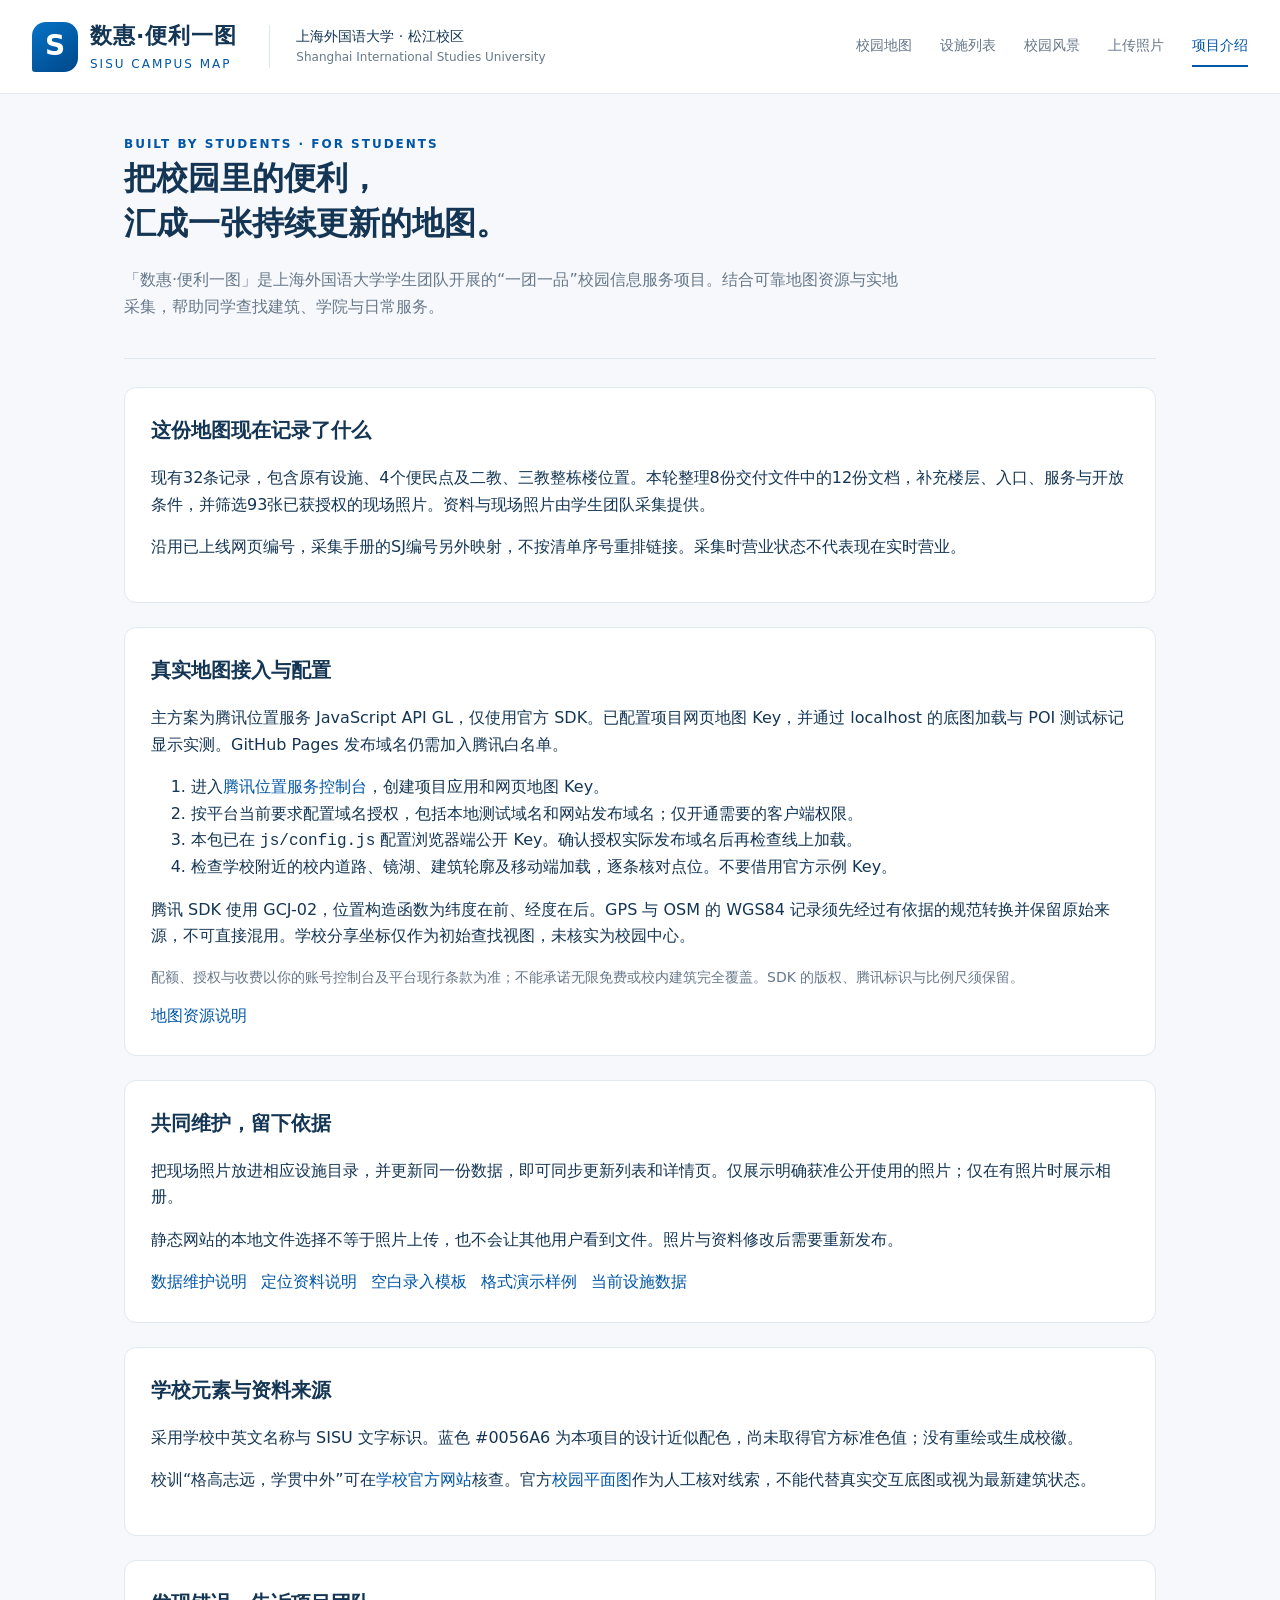
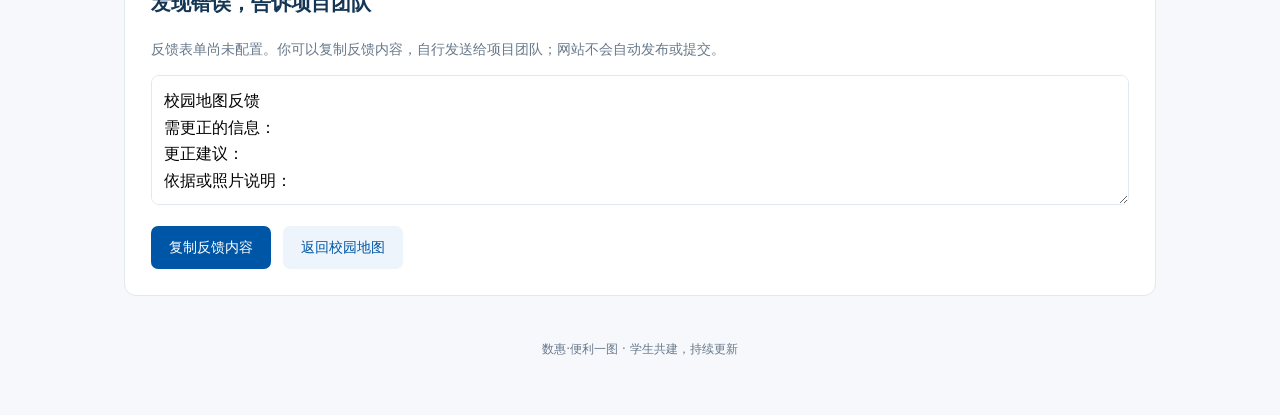
==== commit 753f263f: "新增步行导航、照片上传与管理员相册，保留静态站点功能限制" ====
--- a/about.html
+++ b/about.html
@@ -1,2 +1,2 @@
-<!doctype html><html lang="zh-CN"><head><meta charset="utf-8"><meta name="viewport" content="width=device-width,initial-scale=1"><title>项目介绍与维护 · 数惠·便利一图</title><meta name="description" content="学生共建校园地图、资料核实及地图接入说明"><link rel="icon" href="assets/brand/favicon.svg"><link rel="stylesheet" href="css/styles.css"></head><body><header><a class="brand" href="index.html"><span class="brandmark">S</span><span><b>数惠·便利一图</b><small>SISU CAMPUS MAP</small></span></a><div class="school">上海外国语大学 · 松江校区<small>Shanghai International Studies University</small></div><nav aria-label="主导航"><a href="index.html">校园地图</a><a href="index.html#facilities">设施列表</a><a href="scenery.html">校园风景</a><a class="active" href="about.html">项目介绍</a></nav></header><main class="content"><div class="about-lead"><span class="eyebrow">BUILT BY STUDENTS · FOR STUDENTS</span><h1>把校园里的便利，<br>汇成一张持续更新的地图。</h1><p>「数惠·便利一图」是上海外国语大学学生团队开展的“一团一品”校园信息服务项目。结合可靠地图资源与实地采集，帮助同学查找建筑、学院与日常服务。</p></div><section class="panel"><h2>这份地图现在记录了什么</h2><p>现有32条记录，包含原有设施、4个便民点及二教、三教整栋楼位置。本轮整理8份交付文件中的12份文档，补充楼层、入口、服务与开放条件，并筛选93张已获授权的现场照片。资料与现场照片由学生团队采集提供。</p><p>沿用已上线网页编号，采集手册的SJ编号另外映射，不按清单序号重排链接。采集时营业状态不代表现在实时营业。</p></section><section class="panel" id="map-setup"><h2>真实地图接入与配置</h2><p>主方案为腾讯位置服务 JavaScript API GL，仅使用官方 SDK。已配置项目网页地图 Key，并通过 localhost 的底图加载与 POI 测试标记显示实测。GitHub Pages 发布域名仍需加入腾讯白名单。</p><ol><li>进入<a href="https://lbs.qq.com/dev/console/application/mine" target="_blank" rel="noopener">腾讯位置服务控制台</a>，创建项目应用和网页地图 Key。</li><li>按平台当前要求配置域名授权，包括本地测试域名和网站发布域名；仅开通需要的客户端权限。</li><li>本包已在 <code>js/config.js</code> 配置浏览器端公开 Key。确认授权实际发布域名后再检查线上加载。</li><li>检查学校附近的校内道路、镜湖、建筑轮廓及移动端加载，逐条核对点位。不要借用官方示例 Key。</li></ol><p>腾讯 SDK 使用 GCJ-02，位置构造函数为纬度在前、经度在后。GPS 与 OSM 的 WGS84 记录须先经过有依据的规范转换并保留原始来源，不可直接混用。学校分享坐标仅作为初始查找视图，未核实为校园中心。</p><p class="muted">配额、授权与收费以你的账号控制台及平台现行条款为准；不能承诺无限免费或校内建筑完全覆盖。SDK 的版权、腾讯标识与比例尺须保留。</p><a href="docs/MAP_SOURCES.md">地图资源说明</a></section><section class="panel"><h2>共同维护，留下依据</h2><p>把现场照片放进相应设施目录，并更新同一份数据，即可同步更新列表和详情页。仅展示明确获准公开使用的照片；仅在有照片时展示相册。</p><p>静态网站的本地文件选择不等于照片上传，也不会让其他用户看到文件。照片与资料修改后需要重新发布。</p><div class="docs-links"><a href="docs/DATA_GUIDE.md">数据维护说明</a><a href="docs/COORDINATE_REVIEW.md">定位资料说明</a><a href="templates/facility.template.json" download>空白录入模板</a><a href="templates/facility.example.json" download>格式演示样例</a><a href="data/campus_facilities.json" download>当前设施数据</a></div></section><section class="panel"><h2>学校元素与资料来源</h2><p>采用学校中英文名称与 SISU 文字标识。蓝色 #0056A6 为本项目的设计近似配色，尚未取得官方标准色值；没有重绘或生成校徽。</p><p>校训“格高志远，学贯中外”可在<a href="https://www.shisu.edu.cn/" target="_blank" rel="noopener">学校官方网站</a>核查。官方<a href="https://www.shisu.edu.cn/campus-life/maps/" target="_blank" rel="noopener">校园平面图</a>作为人工核对线索，不能代替真实交互底图或视为最新建筑状态。</p></section><section class="panel" id="feedback"><h2>发现错误，告诉项目团队</h2><p class="muted" id="feedback-status" aria-live="polite">反馈表单尚未配置。你可以复制反馈内容，自行发送给项目团队；网站不会自动发布或提交。</p><textarea class="feedback-text" id="feedback-content" aria-label="反馈内容"></textarea><div class="actions"><button class="button" id="copy-feedback">复制反馈内容</button><a class="button secondary" id="feedback-form" hidden target="_blank" rel="noopener">打开反馈表单</a><a class="button secondary" href="index.html">返回校园地图</a></div></section><footer class="footer">数惠·便利一图 · 学生共建，持续更新</footer></main><script type="module">import{bindFeedback}from'./js/feedback.js?v=20261020-release';bindFeedback();</script></body></html>
+<!doctype html><html lang="zh-CN"><head><meta charset="utf-8"><meta name="viewport" content="width=device-width,initial-scale=1"><title>项目介绍与维护 · 数惠·便利一图</title><meta name="description" content="学生共建校园地图、资料核实及地图接入说明"><link rel="icon" href="assets/brand/favicon.svg"><link rel="stylesheet" href="css/styles.css"></head><body><header><a class="brand" href="index.html"><span class="brandmark">S</span><span><b>数惠·便利一图</b><small>SISU CAMPUS MAP</small></span></a><div class="school">上海外国语大学 · 松江校区<small>Shanghai International Studies University</small></div><nav aria-label="主导航"><a href="index.html">校园地图</a><a href="index.html#facilities">设施列表</a><a href="scenery.html">校园风景</a><a href="upload.html">上传照片</a><a class="active" href="about.html">项目介绍</a></nav></header><main class="content"><div class="about-lead"><span class="eyebrow">BUILT BY STUDENTS · FOR STUDENTS</span><h1>把校园里的便利，<br>汇成一张持续更新的地图。</h1><p>「数惠·便利一图」是上海外国语大学学生团队开展的“一团一品”校园信息服务项目。结合可靠地图资源与实地采集，帮助同学查找建筑、学院与日常服务。</p></div><section class="panel"><h2>这份地图现在记录了什么</h2><p>现有32条记录，包含原有设施、4个便民点及二教、三教整栋楼位置。本轮整理8份交付文件中的12份文档，补充楼层、入口、服务与开放条件，并筛选93张已获授权的现场照片。资料与现场照片由学生团队采集提供。</p><p>沿用已上线网页编号，采集手册的SJ编号另外映射，不按清单序号重排链接。采集时营业状态不代表现在实时营业。</p></section><section class="panel" id="map-setup"><h2>真实地图接入与配置</h2><p>主方案为腾讯位置服务 JavaScript API GL，仅使用官方 SDK。已配置项目网页地图 Key，并通过 localhost 的底图加载与 POI 测试标记显示实测。GitHub Pages 发布域名仍需加入腾讯白名单。</p><ol><li>进入<a href="https://lbs.qq.com/dev/console/application/mine" target="_blank" rel="noopener">腾讯位置服务控制台</a>，创建项目应用和网页地图 Key。</li><li>按平台当前要求配置域名授权，包括本地测试域名和网站发布域名；仅开通需要的客户端权限。</li><li>本包已在 <code>js/config.js</code> 配置浏览器端公开 Key。确认授权实际发布域名后再检查线上加载。</li><li>检查学校附近的校内道路、镜湖、建筑轮廓及移动端加载，逐条核对点位。不要借用官方示例 Key。</li></ol><p>腾讯 SDK 使用 GCJ-02，位置构造函数为纬度在前、经度在后。GPS 与 OSM 的 WGS84 记录须先经过有依据的规范转换并保留原始来源，不可直接混用。学校分享坐标仅作为初始查找视图，未核实为校园中心。</p><p class="muted">配额、授权与收费以你的账号控制台及平台现行条款为准；不能承诺无限免费或校内建筑完全覆盖。SDK 的版权、腾讯标识与比例尺须保留。</p><a href="docs/MAP_SOURCES.md">地图资源说明</a></section><section class="panel"><h2>共同维护，留下依据</h2><p>把现场照片放进相应设施目录，并更新同一份数据，即可同步更新列表和详情页。仅展示明确获准公开使用的照片；仅在有照片时展示相册。</p><p>静态网站的本地文件选择不等于照片上传，也不会让其他用户看到文件。照片与资料修改后需要重新发布。</p><div class="docs-links"><a href="docs/DATA_GUIDE.md">数据维护说明</a><a href="docs/COORDINATE_REVIEW.md">定位资料说明</a><a href="templates/facility.template.json" download>空白录入模板</a><a href="templates/facility.example.json" download>格式演示样例</a><a href="data/campus_facilities.json" download>当前设施数据</a></div></section><section class="panel"><h2>学校元素与资料来源</h2><p>采用学校中英文名称与 SISU 文字标识。蓝色 #0056A6 为本项目的设计近似配色，尚未取得官方标准色值；没有重绘或生成校徽。</p><p>校训“格高志远，学贯中外”可在<a href="https://www.shisu.edu.cn/" target="_blank" rel="noopener">学校官方网站</a>核查。官方<a href="https://www.shisu.edu.cn/campus-life/maps/" target="_blank" rel="noopener">校园平面图</a>作为人工核对线索，不能代替真实交互底图或视为最新建筑状态。</p></section><section class="panel" id="feedback"><h2>发现错误，告诉项目团队</h2><p class="muted" id="feedback-status" aria-live="polite">反馈表单尚未配置。你可以复制反馈内容，自行发送给项目团队；网站不会自动发布或提交。</p><textarea class="feedback-text" id="feedback-content" aria-label="反馈内容"></textarea><div class="actions"><button class="button" id="copy-feedback">复制反馈内容</button><a class="button secondary" id="feedback-form" hidden target="_blank" rel="noopener">打开反馈表单</a><a class="button secondary" href="index.html">返回校园地图</a></div></section><footer class="footer">数惠·便利一图 · 学生共建，持续更新</footer></main><script type="module">import{bindFeedback}from'./js/feedback.js?v=20261020-latest';bindFeedback();</script></body></html>
 
--- a/css/styles.css
+++ b/css/styles.css
@@ -3,3 +3,7 @@
 
 
 .live-panel{margin-top:18px;padding:20px 22px;border:1px solid #d9e7ee;border-radius:12px;background:#fff}.live-heading{display:flex;align-items:center;justify-content:space-between;gap:12px}.live-heading h2{margin:3px 0 8px;font-size:22px}.live-local{font-size:12px;color:#217463;background:#edf9f5;padding:4px 10px;border-radius:20px}.live-panel p{font-size:14px;color:var(--muted);margin:0 0 12px}.live-actions{display:flex;align-items:center;gap:10px;flex-wrap:wrap;margin:14px 0}.live-actions span{font-size:13px;color:#217463}.live-panel #live-status{color:var(--navy);margin-bottom:8px}.live-panel .live-note{font-size:12px;margin:0}@media(max-width:720px){.live-panel{padding:16px}.live-actions .button{padding:9px 12px}}
+
+.navigation-panel{background:linear-gradient(135deg,#f5faff,#fff);border-color:#cddfee}.navigation-panel h2{margin:5px 0 14px}.navigation-destination{font-size:14px}.navigation-label{display:block;font-size:13px;color:var(--muted);margin-bottom:7px}.navigation-panel select{width:100%;border:1px solid #ccdbe8;border-radius:7px;background:#fff;padding:10px;color:var(--navy);font:inherit;font-size:14px;margin-bottom:14px}.navigation-button{display:flex;justify-content:space-between;align-items:center}.navigation-panel .navigation-help{font-size:12px;color:var(--muted);line-height:1.8;margin:12px 0 0}
+
+@media(max-width:720px){nav{gap:14px;justify-content:flex-start;overflow-x:auto}nav a{flex-shrink:0;font-size:13px}}
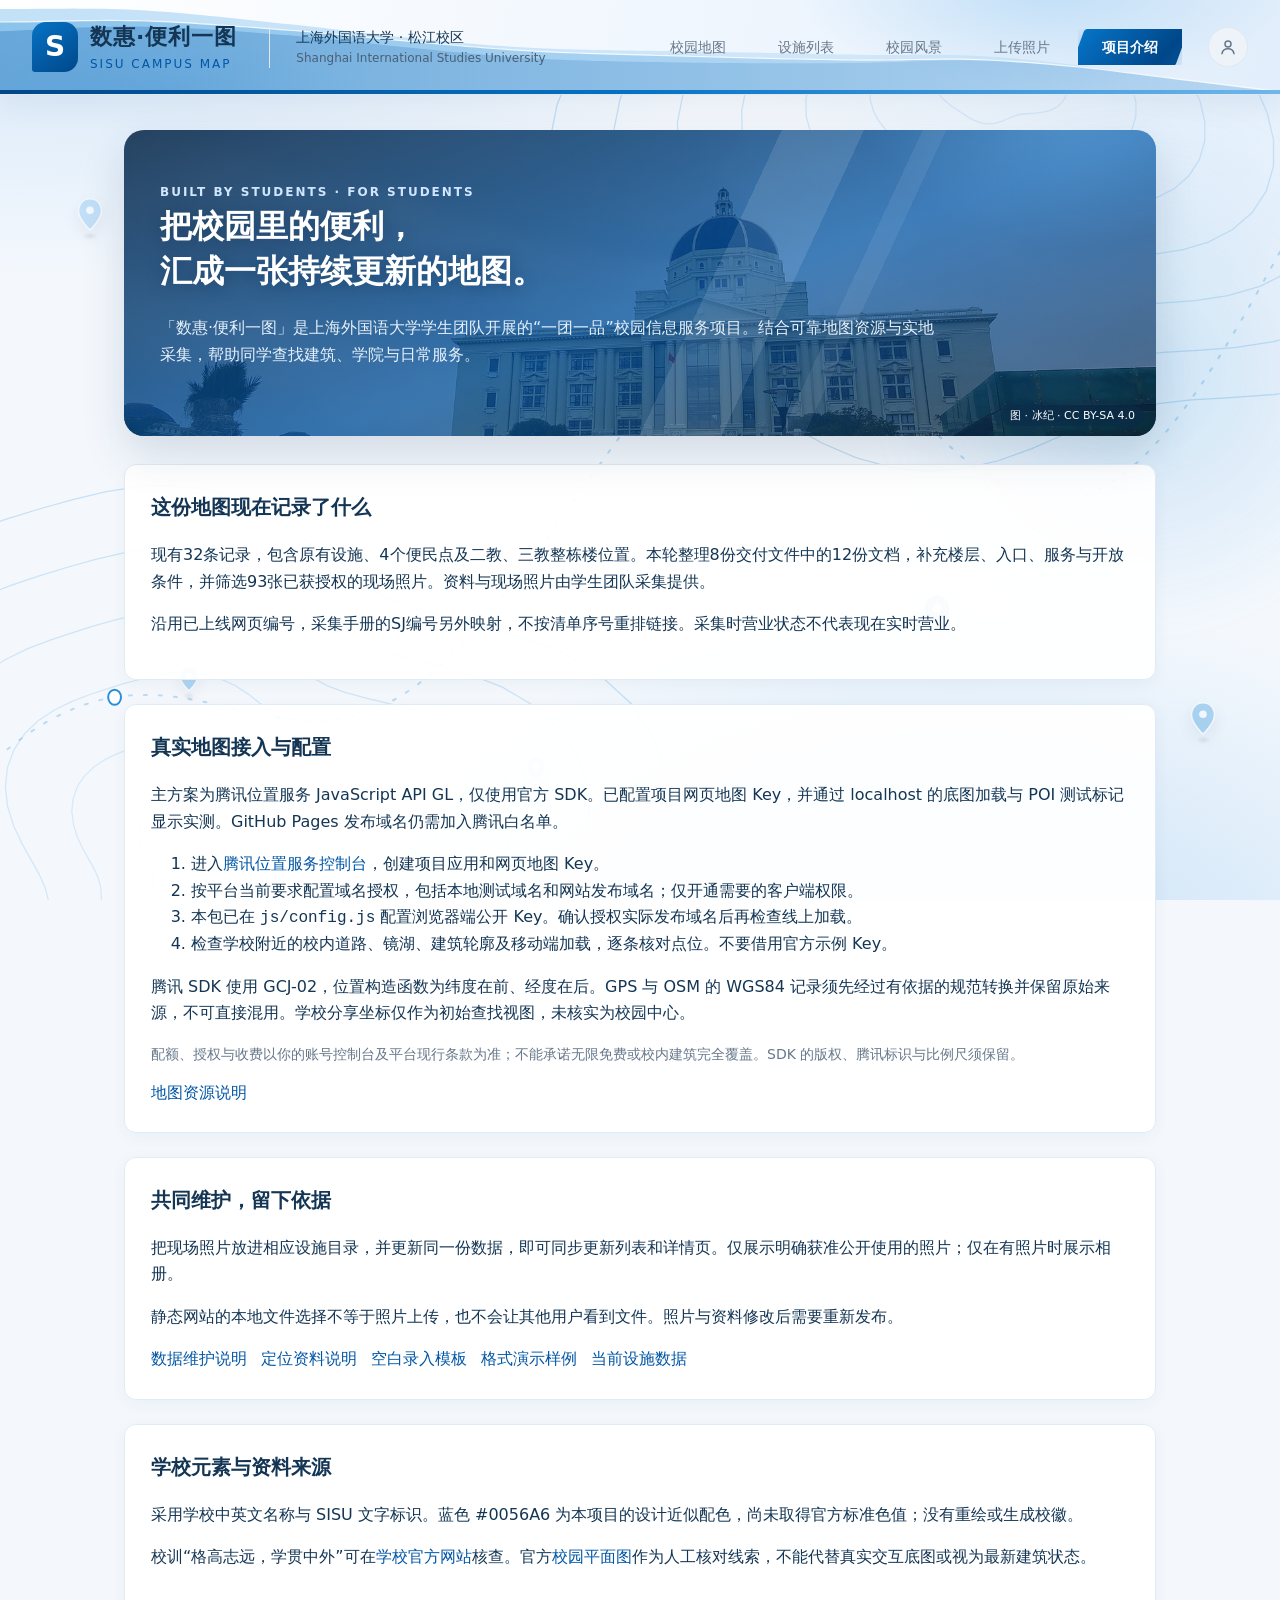
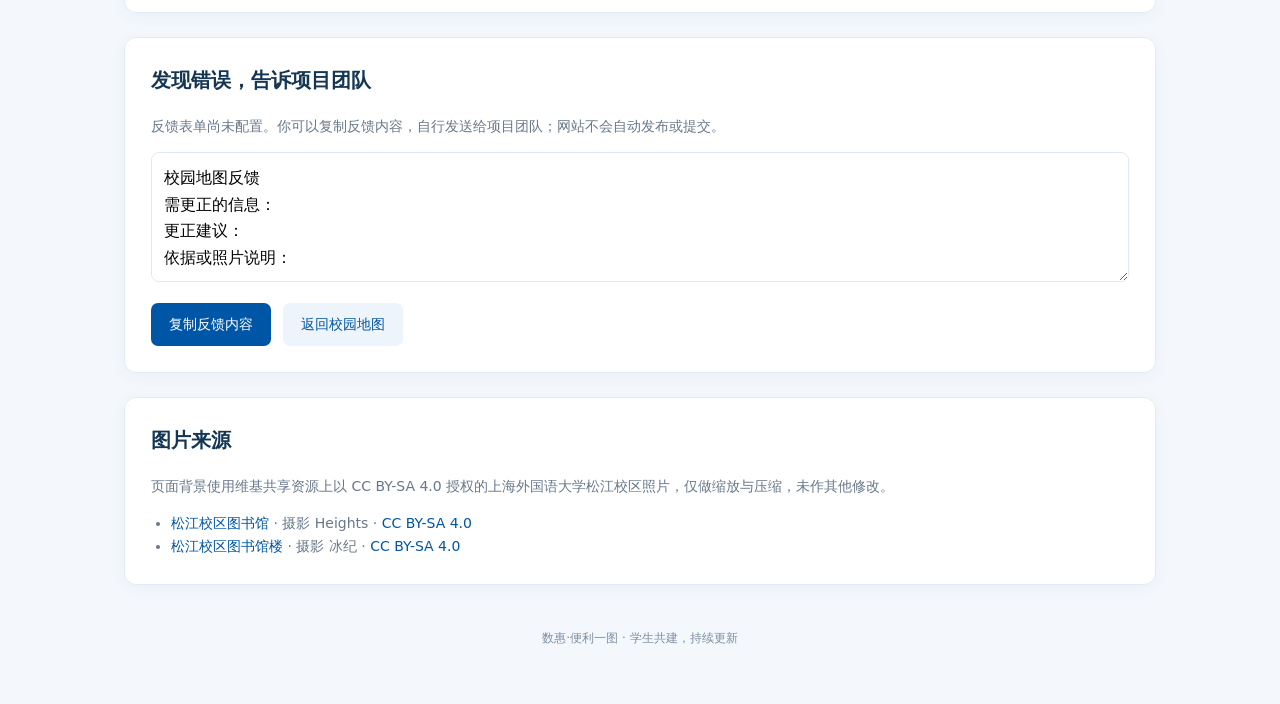
==== commit eb8ee033: "前端美化：蓝白主题、标签导航、轮播与动效 - 统一蓝白配色；顶栏加入左粗右细的流动丝带、星光与光带，换页时顶栏保持不动 - 导航改为平行四边形标签；右上角新增管理员登录入口，登录后才显示「相册管理」 " ====
--- a/about.html
+++ b/about.html
@@ -1,2 +1,2 @@
-<!doctype html><html lang="zh-CN"><head><meta charset="utf-8"><meta name="viewport" content="width=device-width,initial-scale=1"><title>项目介绍与维护 · 数惠·便利一图</title><meta name="description" content="学生共建校园地图、资料核实及地图接入说明"><link rel="icon" href="assets/brand/favicon.svg"><link rel="stylesheet" href="css/styles.css"></head><body><header><a class="brand" href="index.html"><span class="brandmark">S</span><span><b>数惠·便利一图</b><small>SISU CAMPUS MAP</small></span></a><div class="school">上海外国语大学 · 松江校区<small>Shanghai International Studies University</small></div><nav aria-label="主导航"><a href="index.html">校园地图</a><a href="index.html#facilities">设施列表</a><a href="scenery.html">校园风景</a><a href="upload.html">上传照片</a><a class="active" href="about.html">项目介绍</a></nav></header><main class="content"><div class="about-lead"><span class="eyebrow">BUILT BY STUDENTS · FOR STUDENTS</span><h1>把校园里的便利，<br>汇成一张持续更新的地图。</h1><p>「数惠·便利一图」是上海外国语大学学生团队开展的“一团一品”校园信息服务项目。结合可靠地图资源与实地采集，帮助同学查找建筑、学院与日常服务。</p></div><section class="panel"><h2>这份地图现在记录了什么</h2><p>现有32条记录，包含原有设施、4个便民点及二教、三教整栋楼位置。本轮整理8份交付文件中的12份文档，补充楼层、入口、服务与开放条件，并筛选93张已获授权的现场照片。资料与现场照片由学生团队采集提供。</p><p>沿用已上线网页编号，采集手册的SJ编号另外映射，不按清单序号重排链接。采集时营业状态不代表现在实时营业。</p></section><section class="panel" id="map-setup"><h2>真实地图接入与配置</h2><p>主方案为腾讯位置服务 JavaScript API GL，仅使用官方 SDK。已配置项目网页地图 Key，并通过 localhost 的底图加载与 POI 测试标记显示实测。GitHub Pages 发布域名仍需加入腾讯白名单。</p><ol><li>进入<a href="https://lbs.qq.com/dev/console/application/mine" target="_blank" rel="noopener">腾讯位置服务控制台</a>，创建项目应用和网页地图 Key。</li><li>按平台当前要求配置域名授权，包括本地测试域名和网站发布域名；仅开通需要的客户端权限。</li><li>本包已在 <code>js/config.js</code> 配置浏览器端公开 Key。确认授权实际发布域名后再检查线上加载。</li><li>检查学校附近的校内道路、镜湖、建筑轮廓及移动端加载，逐条核对点位。不要借用官方示例 Key。</li></ol><p>腾讯 SDK 使用 GCJ-02，位置构造函数为纬度在前、经度在后。GPS 与 OSM 的 WGS84 记录须先经过有依据的规范转换并保留原始来源，不可直接混用。学校分享坐标仅作为初始查找视图，未核实为校园中心。</p><p class="muted">配额、授权与收费以你的账号控制台及平台现行条款为准；不能承诺无限免费或校内建筑完全覆盖。SDK 的版权、腾讯标识与比例尺须保留。</p><a href="docs/MAP_SOURCES.md">地图资源说明</a></section><section class="panel"><h2>共同维护，留下依据</h2><p>把现场照片放进相应设施目录，并更新同一份数据，即可同步更新列表和详情页。仅展示明确获准公开使用的照片；仅在有照片时展示相册。</p><p>静态网站的本地文件选择不等于照片上传，也不会让其他用户看到文件。照片与资料修改后需要重新发布。</p><div class="docs-links"><a href="docs/DATA_GUIDE.md">数据维护说明</a><a href="docs/COORDINATE_REVIEW.md">定位资料说明</a><a href="templates/facility.template.json" download>空白录入模板</a><a href="templates/facility.example.json" download>格式演示样例</a><a href="data/campus_facilities.json" download>当前设施数据</a></div></section><section class="panel"><h2>学校元素与资料来源</h2><p>采用学校中英文名称与 SISU 文字标识。蓝色 #0056A6 为本项目的设计近似配色，尚未取得官方标准色值；没有重绘或生成校徽。</p><p>校训“格高志远，学贯中外”可在<a href="https://www.shisu.edu.cn/" target="_blank" rel="noopener">学校官方网站</a>核查。官方<a href="https://www.shisu.edu.cn/campus-life/maps/" target="_blank" rel="noopener">校园平面图</a>作为人工核对线索，不能代替真实交互底图或视为最新建筑状态。</p></section><section class="panel" id="feedback"><h2>发现错误，告诉项目团队</h2><p class="muted" id="feedback-status" aria-live="polite">反馈表单尚未配置。你可以复制反馈内容，自行发送给项目团队；网站不会自动发布或提交。</p><textarea class="feedback-text" id="feedback-content" aria-label="反馈内容"></textarea><div class="actions"><button class="button" id="copy-feedback">复制反馈内容</button><a class="button secondary" id="feedback-form" hidden target="_blank" rel="noopener">打开反馈表单</a><a class="button secondary" href="index.html">返回校园地图</a></div></section><footer class="footer">数惠·便利一图 · 学生共建，持续更新</footer></main><script type="module">import{bindFeedback}from'./js/feedback.js?v=20261020-latest';bindFeedback();</script></body></html>
-
+<!doctype html><html lang="zh-CN"><head><meta charset="utf-8"><meta name="viewport" content="width=device-width,initial-scale=1"><title>项目介绍与维护 · 数惠·便利一图</title><meta name="description" content="学生共建校园地图、资料核实及地图接入说明"><link rel="icon" href="assets/brand/favicon.svg"><link rel="stylesheet" href="css/styles.css"></head><body><header><a class="brand" href="index.html"><span class="brandmark">S</span><span><b>数惠·便利一图</b><small>SISU CAMPUS MAP</small></span></a><div class="school">上海外国语大学 · 松江校区<small>Shanghai International Studies University</small></div><nav aria-label="主导航"><a href="index.html">校园地图</a><a href="index.html#facilities">设施列表</a><a href="scenery.html">校园风景</a><a href="upload.html">上传照片</a><a class="active" href="about.html">项目介绍</a></nav></header><main class="content"><div class="about-lead"><span class="eyebrow">BUILT BY STUDENTS · FOR STUDENTS</span><h1>把校园里的便利，<br>汇成一张持续更新的地图。</h1><p>「数惠·便利一图」是上海外国语大学学生团队开展的“一团一品”校园信息服务项目。结合可靠地图资源与实地采集，帮助同学查找建筑、学院与日常服务。</p><a class="photo-credit" href="https://commons.wikimedia.org/wiki/File:SISU%27s_library_building_in_Songjiang_campus.jpg" target="_blank" rel="noopener">图 · 冰纪 · CC BY-SA 4.0</a></div><section class="panel"><h2>这份地图现在记录了什么</h2><p>现有32条记录，包含原有设施、4个便民点及二教、三教整栋楼位置。本轮整理8份交付文件中的12份文档，补充楼层、入口、服务与开放条件，并筛选93张已获授权的现场照片。资料与现场照片由学生团队采集提供。</p><p>沿用已上线网页编号，采集手册的SJ编号另外映射，不按清单序号重排链接。采集时营业状态不代表现在实时营业。</p></section><section class="panel" id="map-setup"><h2>真实地图接入与配置</h2><p>主方案为腾讯位置服务 JavaScript API GL，仅使用官方 SDK。已配置项目网页地图 Key，并通过 localhost 的底图加载与 POI 测试标记显示实测。GitHub Pages 发布域名仍需加入腾讯白名单。</p><ol><li>进入<a href="https://lbs.qq.com/dev/console/application/mine" target="_blank" rel="noopener">腾讯位置服务控制台</a>，创建项目应用和网页地图 Key。</li><li>按平台当前要求配置域名授权，包括本地测试域名和网站发布域名；仅开通需要的客户端权限。</li><li>本包已在 <code>js/config.js</code> 配置浏览器端公开 Key。确认授权实际发布域名后再检查线上加载。</li><li>检查学校附近的校内道路、镜湖、建筑轮廓及移动端加载，逐条核对点位。不要借用官方示例 Key。</li></ol><p>腾讯 SDK 使用 GCJ-02，位置构造函数为纬度在前、经度在后。GPS 与 OSM 的 WGS84 记录须先经过有依据的规范转换并保留原始来源，不可直接混用。学校分享坐标仅作为初始查找视图，未核实为校园中心。</p><p class="muted">配额、授权与收费以你的账号控制台及平台现行条款为准；不能承诺无限免费或校内建筑完全覆盖。SDK 的版权、腾讯标识与比例尺须保留。</p><a href="docs/MAP_SOURCES.md">地图资源说明</a></section><section class="panel"><h2>共同维护，留下依据</h2><p>把现场照片放进相应设施目录，并更新同一份数据，即可同步更新列表和详情页。仅展示明确获准公开使用的照片；仅在有照片时展示相册。</p><p>静态网站的本地文件选择不等于照片上传，也不会让其他用户看到文件。照片与资料修改后需要重新发布。</p><div class="docs-links"><a href="docs/DATA_GUIDE.md">数据维护说明</a><a href="docs/COORDINATE_REVIEW.md">定位资料说明</a><a href="templates/facility.template.json" download>空白录入模板</a><a href="templates/facility.example.json" download>格式演示样例</a><a href="data/campus_facilities.json" download>当前设施数据</a></div></section><section class="panel"><h2>学校元素与资料来源</h2><p>采用学校中英文名称与 SISU 文字标识。蓝色 #0056A6 为本项目的设计近似配色，尚未取得官方标准色值；没有重绘或生成校徽。</p><p>校训“格高志远，学贯中外”可在<a href="https://www.shisu.edu.cn/" target="_blank" rel="noopener">学校官方网站</a>核查。官方<a href="https://www.shisu.edu.cn/campus-life/maps/" target="_blank" rel="noopener">校园平面图</a>作为人工核对线索，不能代替真实交互底图或视为最新建筑状态。</p></section><section class="panel" id="feedback"><h2>发现错误，告诉项目团队</h2><p class="muted" id="feedback-status" aria-live="polite">反馈表单尚未配置。你可以复制反馈内容，自行发送给项目团队；网站不会自动发布或提交。</p><textarea class="feedback-text" id="feedback-content" aria-label="反馈内容"></textarea><div class="actions"><button class="button" id="copy-feedback">复制反馈内容</button><a class="button secondary" id="feedback-form" hidden target="_blank" rel="noopener">打开反馈表单</a><a class="button secondary" href="index.html">返回校园地图</a></div></section><section class="panel credits" id="photo-credits"><h2>图片来源</h2><p>页面背景使用维基共享资源上以 CC BY-SA 4.0 授权的上海外国语大学松江校区照片，仅做缩放与压缩，未作其他修改。</p><ul><li><a href="https://commons.wikimedia.org/wiki/File:Shanghai_International_Studies_University_Songjiang_Campus_Library.jpg" target="_blank" rel="noopener">松江校区图书馆</a> · 摄影 Heights · <a href="https://creativecommons.org/licenses/by-sa/4.0/deed.zh-hans" target="_blank" rel="noopener">CC BY-SA 4.0</a></li><li><a href="https://commons.wikimedia.org/wiki/File:SISU%27s_library_building_in_Songjiang_campus.jpg" target="_blank" rel="noopener">松江校区图书馆楼</a> · 摄影 冰纪 · <a href="https://creativecommons.org/licenses/by-sa/4.0/deed.zh-hans" target="_blank" rel="noopener">CC BY-SA 4.0</a></li></ul></section><footer class="footer">数惠·便利一图 · 学生共建，持续更新</footer></main><script type="module">import{bindFeedback}from'./js/feedback.js?v=20261020-latest';bindFeedback();</script><script type="module" blocking="render" src="js/account.js?v=20261026-bg"></script></body></html>
+
--- a/css/styles.css
+++ b/css/styles.css
@@ -1,9 +1,429 @@
-@charset "UTF-8";:root{--blue:#0056a6;--navy:#143654;--pale:#eef5fc;--line:#e0e8f0;--muted:#67788a;--paper:#fff;--bg:#f6f8fc}*{box-sizing:border-box}body{margin:0;font-family:"Microsoft YaHei","PingFang SC",system-ui,sans-serif;font-size:16px;line-height:1.65;color:var(--navy);background:var(--bg)}a{color:var(--blue);text-decoration:none}button,input{font:inherit}button,a.button{cursor:pointer}button{color:inherit}button:disabled{cursor:not-allowed;opacity:.4}button:focus-visible,a:focus-visible,input:focus-visible{outline:3px solid #eba841;outline-offset:3px}header{min-height:94px;padding:16px 32px;display:flex;align-items:center;gap:32px;background:white;border-bottom:1px solid var(--line)}.brand{display:flex;align-items:center;gap:12px;color:var(--navy);flex-shrink:0}.brand b{display:block;font-size:22px;letter-spacing:1px}.brand small{font-size:12px;letter-spacing:2px;display:block;color:var(--blue)}.brandmark{display:grid;place-items:center;width:46px;height:50px;border-radius:14px 14px 14px 3px;background:linear-gradient(145deg,#0673c6,#004789);color:white;font-size:28px;font-weight:700}.school{font-size:14px;padding-left:26px;border-left:1px solid var(--line)}.school small{display:block;color:var(--muted);font-size:12px}nav{margin-left:auto;display:flex;gap:28px;white-space:nowrap}nav a{font-size:14px;color:var(--muted);padding:8px 0}nav a.active{color:var(--blue);border-bottom:2px solid var(--blue)}.workspace{display:grid;grid-template-columns:350px 1fr;min-height:calc(100vh - 94px)}aside{background:#fff;border-right:1px solid var(--line);padding:28px 24px;display:flex;flex-direction:column}.eyebrow{font-size:12px;letter-spacing:2px;font-weight:700;color:var(--blue)}h1,h2,h3,p{margin-top:0}.aside-intro h1{font-size:32px;line-height:1.3;margin:12px 0}.aside-intro p{font-size:14px;color:var(--muted);margin-bottom:24px}.search{display:flex;gap:8px;background:var(--bg);border:1px solid var(--line);padding:8px 12px;border-radius:10px;align-items:center}.search span{font-size:24px}.search input{border:0;background:none;width:100%;min-width:0;font-size:14px;outline-offset:6px}.categories{display:flex;gap:7px;flex-wrap:wrap;margin:16px 0 26px}.categories button{border:1px solid transparent;background:var(--bg);font-size:14px;border-radius:6px;padding:6px 10px}.categories button[aria-pressed=true]{background:var(--blue);color:#fff}.result-heading{display:flex;justify-content:space-between;align-items:center;font-size:14px}.result-heading span{font-weight:400;color:var(--muted);margin-left:5px}.text-button{border:0;background:none;color:var(--blue);padding:0;font-size:14px}.muted{color:var(--muted);font-size:14px}.results{max-height:48vh;overflow-y:auto;margin-top:2px}.facility{display:block;padding:17px 3px;border-bottom:1px solid var(--line);color:var(--navy)}.facility:hover{background:var(--pale)}.facility-top{display:flex;gap:12px;align-items:center}.facility-icon{width:36px;height:38px;border-radius:8px;background:var(--pale);color:var(--blue);display:grid;place-items:center;flex-shrink:0;font-size:18px}.facility h3{font-size:16px;margin:0;line-height:1.5}.facility .id{font-size:12px;color:var(--muted)}.facility p{font-size:14px;color:var(--muted);margin:9px 0 6px}.facility .status{font-size:12px;color:#876323;background:#faf3e5;padding:2px 6px;border-radius:4px}.aside-foot{font-size:14px;margin-top:24px;padding-top:16px;color:var(--blue);border-top:1px solid var(--line)}.aside-foot span{font-size:12px;color:var(--muted)}.map-section{padding:26px 30px;min-width:0}.map-top{display:flex;align-items:center;justify-content:space-between;gap:16px;margin-bottom:20px}.map-top h2{font-size:24px;margin:4px 0 0}.tag{font-size:14px;background:#fff3dc;color:#7a5715;border:1px solid #eedfbc;padding:5px 12px;border-radius:6px;white-space:nowrap}.map-frame{height:calc(100vh - 310px);min-height:420px;position:relative;background:#edf2f7;border:1px solid #d8e3ed;border-radius:14px;overflow:hidden}#map{position:absolute;inset:0}.map-notice{position:absolute;inset:0;display:flex;flex-direction:column;align-items:center;justify-content:center;text-align:center;padding:32px;background:linear-gradient(130deg,#f0f6fc,#f9fbfd)}.map-notice[hidden]{display:none}.notice-icon{width:68px;height:68px;background:#e1edfa;border-radius:20px;color:var(--blue);font-size:42px;margin-bottom:24px}.map-notice h2{font-size:24px;margin:10px 0}.map-notice p{color:var(--muted);font-size:16px}.button{display:inline-block;background:var(--blue);color:white;border:0;border-radius:7px;padding:10px 18px;font-size:14px}.button.secondary{background:#edf4fb;color:var(--blue)}.notice-note{font-size:12px!important;margin:18px 0 0}.map-controls{position:absolute;right:20px;top:20px;display:flex;flex-direction:column;box-shadow:0 4px 16px #193b5714;border-radius:8px;overflow:hidden}.map-controls button{border:0;border-bottom:1px solid var(--line);background:white;width:42px;height:42px;font-size:24px}.map-bottom{display:flex;align-items:center;justify-content:space-between;gap:12px;padding:16px 0;color:var(--muted);font-size:12px}.map-bottom p{margin:0}.legend{display:flex;gap:16px;flex-wrap:wrap}.legend i{width:7px;height:7px;display:inline-block;border-radius:50%;margin-right:6px}.blue{background:#0056a6}.orange{background:#c37a22}.green{background:#258475}.purple{background:#795aa6}.map-note{display:flex;align-items:center;gap:16px;font-size:14px;border-top:1px solid var(--line);padding:17px 0}.map-note span{color:var(--muted);flex:1}.hover-name{position:absolute;left:20px;bottom:40px;background:white;border:1px solid var(--line);border-radius:6px;padding:8px 14px;pointer-events:none}.content{max-width:1080px;margin:36px auto;padding:0 24px}.content h1{font-size:32px;line-height:1.4}.breadcrumb{font-size:14px;margin-bottom:24px}.detail-hero{background:linear-gradient(115deg,#0056a6,#1476bd);color:white;padding:32px;border-radius:14px;position:relative}.detail-hero .eyebrow,.detail-hero .muted{color:#d3e7ff}.detail-hero h1{margin:10px 0}.detail-hero p{margin-bottom:0}.detail-grid{display:grid;grid-template-columns:1.65fr 1fr;gap:24px;margin:24px 0}.panel{background:white;border:1px solid var(--line);padding:26px;border-radius:12px;margin-bottom:24px}.panel h2{font-size:20px;margin-bottom:18px}.panel h3{font-size:16px}.meta-row{display:grid;grid-template-columns:110px 1fr;gap:12px;margin:14px 0}.meta-row dt{color:var(--muted);font-size:14px}.meta-row dd{margin:0;overflow-wrap:anywhere}.pill{display:inline-block;font-size:14px;padding:4px 10px;border-radius:5px;background:var(--pale);margin:4px 6px 4px 0}.callout{background:#fff8e9;border-left:3px solid #ddac50;padding:14px 18px;color:#7d5b22;font-size:14px}.photo-empty{min-height:160px;display:grid;place-content:center;text-align:center;background:var(--bg);border:1px dashed #c7d4e0;border-radius:8px;color:var(--muted)}.photo-grid{display:grid;grid-template-columns:repeat(2,1fr);gap:14px}.photo-grid button{background:var(--bg);border:1px solid var(--line);border-radius:8px;padding:0;overflow:hidden;text-align:left}.photo-grid img{width:100%;height:160px;object-fit:cover;display:block}.photo-grid span{display:block;padding:10px;font-size:14px}.error{padding:32px;color:#8d3c22;background:#fff5ed;border-radius:12px}.actions{display:flex;gap:12px;flex-wrap:wrap}.feedback-text{width:100%;min-height:130px;padding:12px;border:1px solid var(--line);border-radius:8px;font:inherit;margin-bottom:12px}.footer{color:var(--muted);font-size:12px;padding:20px 0;text-align:center}dialog{border:0;border-radius:12px;max-width:min(94vw,1000px);max-height:94vh;padding:18px}dialog::backdrop{background:#061b36c9}.viewer-controls{display:flex;gap:12px;justify-content:space-between;align-items:center;margin-bottom:12px}.viewer-controls button{border:1px solid var(--line);border-radius:6px;background:var(--bg);padding:7px 12px}#viewer-image{max-width:100%;max-height:65vh;display:block;margin:auto;object-fit:contain}#viewer-caption{margin-top:12px}.about-lead{border-bottom:1px solid var(--line);padding-bottom:22px;margin-bottom:28px}.about-lead p{max-width:780px;color:var(--muted)}.docs-links{display:flex;gap:14px;flex-wrap:wrap}.empty{padding:24px 0;font-size:14px}.list-expanded .results{max-height:none}.list-expanded aside{overflow:visible}@media(min-width:1600px){.workspace{grid-template-columns:390px 1fr}.map-section{padding:30px 42px}aside{padding:32px}}@media(max-width:1050px){.school{display:none}header{padding:16px 22px}.workspace{grid-template-columns:310px 1fr}.map-section{padding:24px 20px}.map-note{align-items:flex-start;flex-wrap:wrap}.map-note span{flex-basis:100%}.legend{gap:8px}.detail-grid{grid-template-columns:1fr 1fr}}@media(max-width:720px){header{flex-wrap:wrap;gap:10px;padding:12px 16px;min-height:100px}.brand b{font-size:19px}.brandmark{width:38px;height:42px}nav{width:100%;margin:0;gap:24px;justify-content:flex-end}nav a{font-size:14px}.workspace{display:flex;flex-direction:column}.map-section{order:0;padding:20px 16px 12px}aside{order:1;border:0;padding:18px 16px}.aside-intro{display:none}.map-top{margin-bottom:14px}.map-top h2{font-size:20px}.tag{font-size:12px;padding:4px 8px}.map-frame{height:48vh;min-height:360px}.map-notice{padding:22px}.map-notice h2{font-size:21px}.map-notice p{font-size:14px}.notice-icon{margin-bottom:15px}.map-bottom{flex-wrap:wrap}.map-note{padding:12px 0;font-size:14px;gap:6px}.map-note span{flex-basis:100%}.results{max-height:none}.categories{margin-bottom:16px}.aside-foot{margin-top:14px}.content{margin:22px auto;padding:0 16px}.detail-grid{grid-template-columns:1fr;gap:0}.detail-hero{padding:24px}.content h1{font-size:26px}.panel{padding:20px}.meta-row{grid-template-columns:94px 1fr}.photo-grid{grid-template-columns:1fr}.map-controls{right:12px;top:12px}}
-[hidden]{display:none!important}
-
-
-.live-panel{margin-top:18px;padding:20px 22px;border:1px solid #d9e7ee;border-radius:12px;background:#fff}.live-heading{display:flex;align-items:center;justify-content:space-between;gap:12px}.live-heading h2{margin:3px 0 8px;font-size:22px}.live-local{font-size:12px;color:#217463;background:#edf9f5;padding:4px 10px;border-radius:20px}.live-panel p{font-size:14px;color:var(--muted);margin:0 0 12px}.live-actions{display:flex;align-items:center;gap:10px;flex-wrap:wrap;margin:14px 0}.live-actions span{font-size:13px;color:#217463}.live-panel #live-status{color:var(--navy);margin-bottom:8px}.live-panel .live-note{font-size:12px;margin:0}@media(max-width:720px){.live-panel{padding:16px}.live-actions .button{padding:9px 12px}}
-
-.navigation-panel{background:linear-gradient(135deg,#f5faff,#fff);border-color:#cddfee}.navigation-panel h2{margin:5px 0 14px}.navigation-destination{font-size:14px}.navigation-label{display:block;font-size:13px;color:var(--muted);margin-bottom:7px}.navigation-panel select{width:100%;border:1px solid #ccdbe8;border-radius:7px;background:#fff;padding:10px;color:var(--navy);font:inherit;font-size:14px;margin-bottom:14px}.navigation-button{display:flex;justify-content:space-between;align-items:center}.navigation-panel .navigation-help{font-size:12px;color:var(--muted);line-height:1.8;margin:12px 0 0}
-
-@media(max-width:720px){nav{gap:14px;justify-content:flex-start;overflow-x:auto}nav a{flex-shrink:0;font-size:13px}}
+@charset "UTF-8";:root{--blue:#0056a6;--navy:#143654;--pale:#eef5fc;--line:#e0e8f0;--muted:#67788a;--paper:#fff;--bg:#f6f8fc}*{box-sizing:border-box}body{margin:0;font-family:"Microsoft YaHei","PingFang SC",system-ui,sans-serif;font-size:16px;line-height:1.65;color:var(--navy);background:var(--bg)}a{color:var(--blue);text-decoration:none}button,input{font:inherit}button,a.button{cursor:pointer}button{color:inherit}button:disabled{cursor:not-allowed;opacity:.4}button:focus-visible,a:focus-visible,input:focus-visible{outline:3px solid #eba841;outline-offset:3px}header{min-height:94px;padding:16px 32px;display:flex;align-items:center;gap:32px;background:white;border-bottom:1px solid var(--line)}.brand{display:flex;align-items:center;gap:12px;color:var(--navy);flex-shrink:0}.brand b{display:block;font-size:22px;letter-spacing:1px}.brand small{font-size:12px;letter-spacing:2px;display:block;color:var(--blue)}.brandmark{display:grid;place-items:center;width:46px;height:50px;border-radius:14px 14px 14px 3px;background:linear-gradient(145deg,#0673c6,#004789);color:white;font-size:28px;font-weight:700}.school{font-size:14px;padding-left:26px;border-left:1px solid var(--line)}.school small{display:block;color:var(--muted);font-size:12px}nav{margin-left:auto;display:flex;gap:28px;white-space:nowrap}nav a{font-size:14px;color:var(--muted);padding:8px 0}nav a.active{color:var(--blue);border-bottom:2px solid var(--blue)}.workspace{display:grid;grid-template-columns:350px 1fr;min-height:calc(100vh - 94px)}aside{background:#fff;border-right:1px solid var(--line);padding:28px 24px;display:flex;flex-direction:column}.eyebrow{font-size:12px;letter-spacing:2px;font-weight:700;color:var(--blue)}h1,h2,h3,p{margin-top:0}.aside-intro h1{font-size:32px;line-height:1.3;margin:12px 0}.aside-intro p{font-size:14px;color:var(--muted);margin-bottom:24px}.search{display:flex;gap:8px;background:var(--bg);border:1px solid var(--line);padding:8px 12px;border-radius:10px;align-items:center}.search span{font-size:24px}.search input{border:0;background:none;width:100%;min-width:0;font-size:14px;outline-offset:6px}.categories{display:flex;gap:7px;flex-wrap:wrap;margin:16px 0 26px}.categories button{border:1px solid transparent;background:var(--bg);font-size:14px;border-radius:6px;padding:6px 10px}.categories button[aria-pressed=true]{background:var(--blue);color:#fff}.result-heading{display:flex;justify-content:space-between;align-items:center;font-size:14px}.result-heading span{font-weight:400;color:var(--muted);margin-left:5px}.text-button{border:0;background:none;color:var(--blue);padding:0;font-size:14px}.muted{color:var(--muted);font-size:14px}.results{max-height:48vh;overflow-y:auto;margin-top:2px}.facility{display:block;padding:17px 3px;border-bottom:1px solid var(--line);color:var(--navy)}.facility:hover{background:var(--pale)}.facility-top{display:flex;gap:12px;align-items:center}.facility-icon{width:36px;height:38px;border-radius:8px;background:var(--pale);color:var(--blue);display:grid;place-items:center;flex-shrink:0;font-size:18px}.facility h3{font-size:16px;margin:0;line-height:1.5}.facility .id{font-size:12px;color:var(--muted)}.facility p{font-size:14px;color:var(--muted);margin:9px 0 6px}.facility .status{font-size:12px;color:#876323;background:#faf3e5;padding:2px 6px;border-radius:4px}.aside-foot{font-size:14px;margin-top:24px;padding-top:16px;color:var(--blue);border-top:1px solid var(--line)}.aside-foot span{font-size:12px;color:var(--muted)}.map-section{padding:26px 30px;min-width:0}.map-top{display:flex;align-items:center;justify-content:space-between;gap:16px;margin-bottom:20px}.map-top h2{font-size:24px;margin:4px 0 0}.tag{font-size:14px;background:#fff3dc;color:#7a5715;border:1px solid #eedfbc;padding:5px 12px;border-radius:6px;white-space:nowrap}.map-frame{height:calc(100vh - 310px);min-height:420px;position:relative;background:#edf2f7;border:1px solid #d8e3ed;border-radius:14px;overflow:hidden}#map{position:absolute;inset:0}.map-notice{position:absolute;inset:0;display:flex;flex-direction:column;align-items:center;justify-content:center;text-align:center;padding:32px;background:linear-gradient(130deg,#f0f6fc,#f9fbfd)}.map-notice[hidden]{display:none}.notice-icon{width:68px;height:68px;background:#e1edfa;border-radius:20px;color:var(--blue);font-size:42px;margin-bottom:24px}.map-notice h2{font-size:24px;margin:10px 0}.map-notice p{color:var(--muted);font-size:16px}.button{display:inline-block;background:var(--blue);color:white;border:0;border-radius:7px;padding:10px 18px;font-size:14px}.button.secondary{background:#edf4fb;color:var(--blue)}.notice-note{font-size:12px!important;margin:18px 0 0}.map-controls{position:absolute;right:20px;top:20px;display:flex;flex-direction:column;box-shadow:0 4px 16px #193b5714;border-radius:8px;overflow:hidden}.map-controls button{border:0;border-bottom:1px solid var(--line);background:white;width:42px;height:42px;font-size:24px}.map-bottom{display:flex;align-items:center;justify-content:space-between;gap:12px;padding:16px 0;color:var(--muted);font-size:12px}.map-bottom p{margin:0}.legend{display:flex;gap:16px;flex-wrap:wrap}.legend i{width:7px;height:7px;display:inline-block;border-radius:50%;margin-right:6px}.blue{background:#0056a6}.orange{background:#c37a22}.green{background:#258475}.purple{background:#795aa6}.map-note{display:flex;align-items:center;gap:16px;font-size:14px;border-top:1px solid var(--line);padding:17px 0}.map-note span{color:var(--muted);flex:1}.hover-name{position:absolute;left:20px;bottom:40px;background:white;border:1px solid var(--line);border-radius:6px;padding:8px 14px;pointer-events:none}.content{max-width:1080px;margin:36px auto;padding:0 24px}.content h1{font-size:32px;line-height:1.4}.breadcrumb{font-size:14px;margin-bottom:24px}.detail-hero{background:linear-gradient(115deg,#0056a6,#1476bd);color:white;padding:32px;border-radius:14px;position:relative}.detail-hero .eyebrow,.detail-hero .muted{color:#d3e7ff}.detail-hero h1{margin:10px 0}.detail-hero p{margin-bottom:0}.detail-grid{display:grid;grid-template-columns:1.65fr 1fr;gap:24px;margin:24px 0}.panel{background:white;border:1px solid var(--line);padding:26px;border-radius:12px;margin-bottom:24px}.panel h2{font-size:20px;margin-bottom:18px}.panel h3{font-size:16px}.meta-row{display:grid;grid-template-columns:110px 1fr;gap:12px;margin:14px 0}.meta-row dt{color:var(--muted);font-size:14px}.meta-row dd{margin:0;overflow-wrap:anywhere}.pill{display:inline-block;font-size:14px;padding:4px 10px;border-radius:5px;background:var(--pale);margin:4px 6px 4px 0}.callout{background:#fff8e9;border-left:3px solid #ddac50;padding:14px 18px;color:#7d5b22;font-size:14px}.photo-empty{min-height:160px;display:grid;place-content:center;text-align:center;background:var(--bg);border:1px dashed #c7d4e0;border-radius:8px;color:var(--muted)}.photo-grid{display:grid;grid-template-columns:repeat(2,1fr);gap:14px}.photo-grid button{background:var(--bg);border:1px solid var(--line);border-radius:8px;padding:0;overflow:hidden;text-align:left}.photo-grid img{width:100%;height:160px;object-fit:cover;display:block}.photo-grid span{display:block;padding:10px;font-size:14px}.error{padding:32px;color:#8d3c22;background:#fff5ed;border-radius:12px}.actions{display:flex;gap:12px;flex-wrap:wrap}.feedback-text{width:100%;min-height:130px;padding:12px;border:1px solid var(--line);border-radius:8px;font:inherit;margin-bottom:12px}.footer{color:var(--muted);font-size:12px;padding:20px 0;text-align:center}dialog{border:0;border-radius:12px;max-width:min(94vw,1000px);max-height:94vh;padding:18px}dialog::backdrop{background:#061b36c9}.viewer-controls{display:flex;gap:12px;justify-content:space-between;align-items:center;margin-bottom:12px}.viewer-controls button{border:1px solid var(--line);border-radius:6px;background:var(--bg);padding:7px 12px}#viewer-image{max-width:100%;max-height:65vh;display:block;margin:auto;object-fit:contain}#viewer-caption{margin-top:12px}.about-lead{border-bottom:1px solid var(--line);padding-bottom:22px;margin-bottom:28px}.about-lead p{max-width:780px;color:var(--muted)}.docs-links{display:flex;gap:14px;flex-wrap:wrap}.empty{padding:24px 0;font-size:14px}.list-expanded .results{max-height:none}.list-expanded aside{overflow:visible}@media(min-width:1600px){.workspace{grid-template-columns:390px 1fr}.map-section{padding:30px 42px}aside{padding:32px}}@media(max-width:1050px){.school{display:none}header{padding:16px 22px}.workspace{grid-template-columns:310px 1fr}.map-section{padding:24px 20px}.map-note{align-items:flex-start;flex-wrap:wrap}.map-note span{flex-basis:100%}.legend{gap:8px}.detail-grid{grid-template-columns:1fr 1fr}}@media(max-width:720px){header{flex-wrap:wrap;gap:10px;padding:12px 16px;min-height:100px}.brand b{font-size:19px}.brandmark{width:38px;height:42px}nav{width:100%;margin:0;gap:24px;justify-content:flex-end}nav a{font-size:14px}.workspace{display:flex;flex-direction:column}.map-section{order:0;padding:20px 16px 12px}aside{order:1;border:0;padding:18px 16px}.aside-intro{display:none}.map-top{margin-bottom:14px}.map-top h2{font-size:20px}.tag{font-size:12px;padding:4px 8px}.map-frame{height:48vh;min-height:360px}.map-notice{padding:22px}.map-notice h2{font-size:21px}.map-notice p{font-size:14px}.notice-icon{margin-bottom:15px}.map-bottom{flex-wrap:wrap}.map-note{padding:12px 0;font-size:14px;gap:6px}.map-note span{flex-basis:100%}.results{max-height:none}.categories{margin-bottom:16px}.aside-foot{margin-top:14px}.content{margin:22px auto;padding:0 16px}.detail-grid{grid-template-columns:1fr;gap:0}.detail-hero{padding:24px}.content h1{font-size:26px}.panel{padding:20px}.meta-row{grid-template-columns:94px 1fr}.photo-grid{grid-template-columns:1fr}.map-controls{right:12px;top:12px}}
+[hidden]{display:none!important}
+
+
+.live-panel{margin-top:18px;padding:20px 22px;border:1px solid #d9e7ee;border-radius:12px;background:#fff}.live-heading{display:flex;align-items:center;justify-content:space-between;gap:12px}.live-heading h2{margin:3px 0 8px;font-size:22px}.live-local{font-size:12px;color:#217463;background:#edf9f5;padding:4px 10px;border-radius:20px}.live-panel p{font-size:14px;color:var(--muted);margin:0 0 12px}.live-actions{display:flex;align-items:center;gap:10px;flex-wrap:wrap;margin:14px 0}.live-actions span{font-size:13px;color:#217463}.live-panel #live-status{color:var(--navy);margin-bottom:8px}.live-panel .live-note{font-size:12px;margin:0}@media(max-width:720px){.live-panel{padding:16px}.live-actions .button{padding:9px 12px}}
+
+.navigation-panel{background:linear-gradient(135deg,#f5faff,#fff);border-color:#cddfee}.navigation-panel h2{margin:5px 0 14px}.navigation-destination{font-size:14px}.navigation-label{display:block;font-size:13px;color:var(--muted);margin-bottom:7px}.navigation-panel select{width:100%;border:1px solid #ccdbe8;border-radius:7px;background:#fff;padding:10px;color:var(--navy);font:inherit;font-size:14px;margin-bottom:14px}.navigation-button{display:flex;justify-content:space-between;align-items:center}.navigation-panel .navigation-help{font-size:12px;color:var(--muted);line-height:1.8;margin:12px 0 0}
+
+@media(max-width:720px){nav{gap:14px;justify-content:flex-start;overflow-x:auto}nav a{flex-shrink:0;font-size:13px}}
+
+/* 分类胶囊：横向滑动条 */
+.categories{--fade-l:0;--fade-r:0;flex-wrap:nowrap;overflow-x:auto;overflow-y:hidden;gap:8px;margin:12px -24px 20px;padding:6px 24px 10px;scroll-snap-type:x proximity;scroll-padding:0 24px;scrollbar-width:none;-ms-overflow-style:none;overscroll-behavior-x:contain;-webkit-overflow-scrolling:touch;cursor:grab;-webkit-mask-image:linear-gradient(90deg,transparent 0,#000 calc(var(--fade-l)*28px),#000 calc(100% - var(--fade-r)*28px),transparent 100%);mask-image:linear-gradient(90deg,transparent 0,#000 calc(var(--fade-l)*28px),#000 calc(100% - var(--fade-r)*28px),transparent 100%)}
+.categories::-webkit-scrollbar{display:none}
+.categories.can-left{--fade-l:1}
+.categories.can-right{--fade-r:1}
+.categories.dragging{cursor:grabbing;scroll-snap-type:none;user-select:none}
+.categories button{flex:none;scroll-snap-align:start;white-space:nowrap;border:1px solid var(--line);background:#fff;color:var(--navy);border-radius:999px;padding:7px 16px;font-size:14px;line-height:1.4;box-shadow:0 1px 2px #14365408;transition:background-color .25s ease,color .25s ease,border-color .25s ease,box-shadow .25s ease,transform .2s ease}
+.categories button:hover{border-color:#b9d2ea;background:var(--pale);transform:translateY(-1px)}
+.categories button:active{transform:scale(.96)}
+.categories button[aria-pressed=true]{background:linear-gradient(135deg,#0673c6,#004789);border-color:transparent;color:#fff;box-shadow:0 6px 16px #0056a62e}
+@media(max-width:720px){.categories{margin-left:-16px;margin-right:-16px;padding-left:16px;padding-right:16px;scroll-padding:0 16px}}
+@media(prefers-reduced-motion:reduce){.categories button{transition:none}.categories button:hover,.categories button:active{transform:none}}
+
+/* 顶部导航：标签胶囊 */
+header nav{margin-left:auto;display:flex;gap:2px;padding:4px;border-radius:999px;background:#eef3f9;border:1px solid var(--line);white-space:nowrap}
+header nav a{position:relative;font-size:14px;line-height:1.2;color:var(--muted);padding:9px 18px;border-radius:999px;border-bottom:0;transition:background-color .25s ease,color .25s ease,box-shadow .25s ease,transform .2s ease}
+header nav a:hover{color:var(--navy);background:#fff}
+header nav a:active{transform:scale(.96)}
+header nav a.active{color:#fff;font-weight:600;background:linear-gradient(135deg,#0673c6,#004789);border-bottom:0;box-shadow:0 6px 16px #0056a638,inset 0 1px 0 #ffffff26}
+header nav a.active:hover{color:#fff;background:linear-gradient(135deg,#0673c6,#004789)}
+@media(max-width:1050px){header nav a{padding:8px 14px}}
+@media(max-width:720px){header nav{width:100%;max-width:100%;margin:0;overflow-x:auto;justify-content:flex-start;scrollbar-width:none;-webkit-overflow-scrolling:touch}header nav::-webkit-scrollbar{display:none}header nav a{flex:none;padding:8px 14px}}
+@media(prefers-reduced-motion:reduce){header nav a{transition:none}header nav a:active{transform:none}}
+
+/* 右上角账户入口 */
+header{position:relative}
+.account{position:relative;flex:none;margin-left:-12px}
+.account-btn{position:relative;display:grid;place-items:center;width:40px;height:40px;padding:0;border-radius:50%;border:1px solid var(--line);background:#eef3f9;color:var(--muted);transition:background-color .25s ease,color .25s ease,box-shadow .25s ease,transform .2s ease}
+.account-btn svg{width:20px;height:20px;fill:none;stroke:currentColor;stroke-width:1.8;stroke-linecap:round}
+.account-btn:hover{background:#fff;color:var(--blue);box-shadow:0 4px 14px #14365414}
+.account-btn:active{transform:scale(.94)}
+.account-btn[aria-expanded=true]{background:#fff;color:var(--blue);border-color:#b9d2ea}
+.is-admin .account-btn{background:linear-gradient(135deg,#0673c6,#004789);border-color:transparent;color:#fff;box-shadow:0 6px 16px #0056a638}
+.is-admin .account-btn svg{fill:currentColor;fill-opacity:.25}
+.account-dot{position:absolute;right:-1px;bottom:-1px;width:11px;height:11px;border-radius:50%;background:#2fb67c;border:2px solid #fff}
+.account-pop{position:absolute;right:0;top:calc(100% + 12px);z-index:30;width:292px;padding:22px;border-radius:16px;background:#fff;border:1px solid var(--line);box-shadow:0 18px 48px #14365426;transform-origin:top right;animation:pop-in .22s ease}
+.account-pop[hidden]{display:none}
+.account-pop h2{font-size:20px;margin:6px 0 4px}
+.account-pop p{font-size:13px;color:var(--muted);margin-bottom:14px}
+.account-pop label{display:block;font-size:13px;margin-bottom:6px}
+.account-pop input{width:100%;padding:10px 12px;border:1px solid var(--line);border-radius:10px;background:var(--bg);margin-bottom:12px}
+.account-pop .button{width:100%;text-align:center}
+.account-in .button{margin-bottom:10px}
+.account-msg{min-height:18px;margin:12px 0 0!important;font-size:13px;color:#8d3c22!important}
+.nav-enter{animation:tab-in .35s ease}
+@keyframes pop-in{from{opacity:0;transform:translateY(-6px) scale(.97)}to{opacity:1;transform:none}}
+@keyframes tab-in{from{opacity:0;transform:scale(.8)}to{opacity:1;transform:none}}
+@media(max-width:720px){.account{position:absolute;top:14px;right:16px;margin:0}.account-pop{width:min(292px,calc(100vw - 32px))}header .brand{max-width:calc(100% - 56px)}}
+@media(prefers-reduced-motion:reduce){.account-btn,.account-pop,.nav-enter{transition:none;animation:none}}
+
+/* 校园照片背景与动效 */
+.aside-intro,.about-lead,.detail-hero{position:relative;isolation:isolate;overflow:hidden;color:#fff}
+.aside-intro::before,.about-lead::before,.detail-hero::before{content:"";position:absolute;inset:0;z-index:-2;background:var(--hero) center/cover no-repeat;transform-origin:60% 40%;animation:kenburns 26s ease-in-out infinite alternate}
+.aside-intro::after,.about-lead::after,.detail-hero::after{content:"";position:absolute;inset:0;z-index:-1;background:linear-gradient(160deg,#0a2a4ad9 0%,#0056a6b3 55%,#0a2a4a8c 100%)}
+.aside-intro{--hero:url(../assets/campus/library-sunny.jpg);margin:0 0 20px;padding:26px 22px 40px;border-radius:18px;box-shadow:0 14px 34px #14365426}
+.aside-intro .eyebrow,.about-lead .eyebrow,.detail-hero .eyebrow{color:#cfe6ff}
+.aside-intro h1{font-size:30px;text-shadow:0 2px 14px #0a2a4a66}
+.aside-intro p{color:#e6f1fc;margin-bottom:0}
+.about-lead{--hero:url(../assets/campus/library-front.jpg);padding:48px 36px 52px;border-radius:20px;border-bottom:0;box-shadow:0 18px 44px #14365426}
+.about-lead h1{text-shadow:0 2px 16px #0a2a4a66}
+.about-lead p{color:#e6f1fc}
+.detail-hero{--hero:url(../assets/campus/library-sunny.jpg);background:none}
+.detail-hero::after{background:linear-gradient(115deg,#0056a6e6,#1476bdb3)}
+.photo-credit{position:absolute;right:12px;bottom:10px;z-index:1;font-size:11px;line-height:1;color:#fff;background:#0a2a4a73;padding:5px 9px;border-radius:999px;backdrop-filter:blur(6px);opacity:.75;transition:opacity .25s ease}
+.photo-credit:hover{opacity:1;color:#fff}
+.credits ul{margin:0;padding-left:20px;font-size:14px;color:var(--muted)}
+.credits p{font-size:14px;color:var(--muted)}
+
+@keyframes kenburns{from{transform:scale(1) translate3d(0,0,0)}to{transform:scale(1.12) translate3d(-1.5%,-1%,0)}}
+@keyframes fade-up{from{opacity:0;transform:translateY(14px)}to{opacity:1;transform:none}}
+@keyframes fade-in{from{opacity:0}to{opacity:1}}
+@keyframes slide-down{from{opacity:0;transform:translateY(-10px)}to{opacity:1;transform:none}}
+
+header{animation:slide-down .5s ease both}
+.aside-intro>*{animation:fade-up .7s cubic-bezier(.2,.7,.2,1) both}
+.aside-intro>.eyebrow{animation-delay:.1s}.aside-intro>h1{animation-delay:.2s}.aside-intro>p{animation-delay:.32s}
+.about-lead>*{animation:fade-up .8s cubic-bezier(.2,.7,.2,1) both}
+.about-lead>h1{animation-delay:.12s}.about-lead>p{animation-delay:.24s}
+.detail-hero>*{animation:fade-up .7s cubic-bezier(.2,.7,.2,1) both}
+.detail-hero>h1{animation-delay:.1s}.detail-hero>p{animation-delay:.2s}
+.map-frame{animation:fade-in .9s ease .15s both}
+.categories{animation:fade-up .6s ease .35s both}
+.facility{animation:fade-up .45s cubic-bezier(.2,.7,.2,1) both;transition:background-color .25s ease,transform .25s ease,padding-left .25s ease}
+.facility:nth-child(1){animation-delay:.04s}.facility:nth-child(2){animation-delay:.08s}.facility:nth-child(3){animation-delay:.12s}.facility:nth-child(4){animation-delay:.16s}.facility:nth-child(5){animation-delay:.2s}.facility:nth-child(6){animation-delay:.24s}.facility:nth-child(7){animation-delay:.28s}.facility:nth-child(8){animation-delay:.32s}
+.facility:hover{padding-left:10px;border-radius:8px}
+.facility:hover .facility-icon{background:var(--blue);color:#fff}
+.facility-icon{transition:background-color .25s ease,color .25s ease}
+.panel,.photo-grid button,.button{transition:transform .25s ease,box-shadow .25s ease,background-color .25s ease}
+.panel:hover{box-shadow:0 14px 34px #14365414}
+.button:hover{transform:translateY(-1px);box-shadow:0 8px 20px #0056a62e}
+.photo-grid button:hover{transform:translateY(-3px);box-shadow:0 12px 28px #14365422}
+@supports (animation-timeline:view()){.panel,.detail-grid>div{animation:fade-up linear both;animation-timeline:view();animation-range:entry 0% entry 40%}}
+@media(max-width:720px){.aside-intro{display:none}.about-lead{padding:34px 22px 40px}}
+@media(prefers-reduced-motion:reduce){.aside-intro::before,.about-lead::before,.detail-hero::before,header,.aside-intro>*,.about-lead>*,.detail-hero>*,.map-frame,.categories,.facility,.panel,.detail-grid>div{animation:none!important}.facility,.panel,.button,.photo-grid button{transition:none}}
+
+/* 页面层次：渐变底色、柔光、卡片化列表 */
+body{background:radial-gradient(1200px 520px at 8% -8%,#d6e9fb 0,#d6e9fb00 62%),radial-gradient(900px 480px at 100% 4%,#fde9cf 0,#fde9cf00 58%),radial-gradient(900px 600px at 70% 108%,#d4f0e6 0,#d4f0e600 60%),var(--bg);background-attachment:fixed}
+header{background:linear-gradient(100deg,#fff 0%,#f3f8fe 55%,#e8f1fb 100%);border-bottom:0;box-shadow:0 1px 0 var(--line),0 10px 30px #14365410}
+header::after{content:"";position:absolute;left:0;right:0;bottom:0;height:3px;background:linear-gradient(90deg,#0673c6,#2fb67c 45%,#eba841 75%,#795aa6)}
+aside{background:linear-gradient(180deg,#eaf3fc 0,#f6f9fd 300px,#f6f9fd 100%);border-right:1px solid #dbe7f3}
+.search{background:#fff;box-shadow:0 4px 14px #14365410}
+.categories button{box-shadow:0 2px 6px #14365410}
+.results{padding:6px 8px 6px 2px;margin-right:-8px}
+.facility{margin:0 0 10px;padding:13px 14px;border:1px solid #e1ebf5;border-radius:14px;background:#ffffffeb;box-shadow:0 2px 8px #1436540a;color:var(--navy)}
+.facility:hover{padding-left:14px;background:#fff;border-color:#b9d2ea;box-shadow:0 12px 26px #14365420;transform:translateY(-2px)}
+.facility-icon{width:38px;height:40px;border-radius:11px;background:#e1edfa;color:var(--blue)}
+.facility[data-cat="餐饮"] .facility-icon{background:#fdeedd;color:#c37a22}
+.facility[data-cat="体育运动"] .facility-icon{background:#dcf3ec;color:#258475}
+.facility[data-cat="生活服务"] .facility-icon,.facility[data-cat="行政办事"] .facility-icon,.facility[data-cat="文化场馆"] .facility-icon,.facility[data-cat="校门道路"] .facility-icon{background:#ece6f6;color:#795aa6}
+.facility:hover .facility-icon{background:var(--blue);color:#fff}
+.facility[data-cat="餐饮"]:hover .facility-icon{background:#c37a22}
+.facility[data-cat="体育运动"]:hover .facility-icon{background:#258475}
+.facility[data-cat="生活服务"]:hover .facility-icon,.facility[data-cat="行政办事"]:hover .facility-icon,.facility[data-cat="文化场馆"]:hover .facility-icon,.facility[data-cat="校门道路"]:hover .facility-icon{background:#795aa6}
+.facility p{margin:9px 0 2px}
+.aside-foot{border-top:0;padding:14px 16px;border-radius:14px;background:#fff;box-shadow:0 2px 8px #1436540a}
+.map-top h2{position:relative;padding-left:14px}
+.map-top h2::before{content:"";position:absolute;left:0;top:4px;bottom:4px;width:4px;border-radius:4px;background:linear-gradient(180deg,#0673c6,#2fb67c)}
+.map-frame{border:0;box-shadow:0 0 0 1px #cfe0f0,0 22px 50px #14365422,0 0 0 6px #ffffff99}
+.live-panel{position:relative;overflow:hidden;border:0;background:linear-gradient(135deg,#fff 0%,#eef6fd 100%);box-shadow:0 10px 30px #14365414}
+.live-panel::before{content:"";position:absolute;right:-60px;top:-60px;width:200px;height:200px;border-radius:50%;background:radial-gradient(circle,#2fb67c33,#2fb67c00 70%);pointer-events:none}
+.legend span{background:#fff;padding:4px 10px;border-radius:999px;box-shadow:0 2px 6px #14365410}
+.panel{background:#ffffffee;border-color:#e1ebf5;box-shadow:0 4px 16px #1436540c}
+.footer{color:#7d8da0}
+@media(max-width:720px){header::after{height:2px}aside{background:#f6f9fd}.map-frame{box-shadow:0 0 0 1px #cfe0f0,0 14px 30px #1436541f}}
+
+/* 蓝白主题：统一为上外蓝系，加入丝带与光晕 */
+:root{--b-navy:#0a2a4a;--b-deep:#004789;--b-royal:#0056a6;--b-bright:#0673c6;--b-sky:#2a8fd8;--b-light:#6fb7ec;--b-ice:#d6e9fb;--b-mist:#eaf3fc}
+button:focus-visible,a:focus-visible,input:focus-visible{outline-color:var(--b-light)}
+body{background:radial-gradient(1100px 520px at 6% -6%,#cfe4f8 0,#cfe4f800 64%),radial-gradient(900px 500px at 100% 0,#dcecfb 0,#dcecfb00 60%),radial-gradient(1000px 640px at 75% 110%,#c4dff6 0,#c4dff600 62%),#f4f8fd;background-attachment:fixed}
+body::before,body::after{content:"";position:fixed;z-index:-1;pointer-events:none}
+body::before{width:560px;height:560px;right:-140px;top:90px;border-radius:50%;background:radial-gradient(circle,#2a8fd833 0,#2a8fd800 68%);filter:blur(10px);animation:drift 28s ease-in-out infinite alternate}
+body::after{inset:0;background:linear-gradient(118deg,#0000 0 46%,#0056a60a 46% 52%,#0000 52% 60%,#2a8fd80d 60% 63%,#0000 63%);animation:ribbon-shift 40s ease-in-out infinite alternate}
+@keyframes drift{from{transform:translate3d(0,0,0) scale(1)}to{transform:translate3d(-120px,160px,0) scale(1.25)}}
+@keyframes ribbon-shift{from{transform:translateX(-2%)}to{transform:translateX(3%)}}
+@keyframes shimmer{from{background-position:0 0}to{background-position:200% 0}}
+@keyframes sweep{0%,55%{transform:translateX(-120%) skewX(-20deg)}100%{transform:translateX(260%) skewX(-20deg)}}
+header{background:linear-gradient(100deg,#fff 0%,#f1f7fe 50%,#e2eefb 100%)}
+header::after{height:4px;background:linear-gradient(90deg,#004789,#0673c6,#6fb7ec,#0673c6,#004789);background-size:200% 100%;animation:shimmer 9s linear infinite}
+header nav a.active{overflow:hidden}
+header nav a.active::after{content:"";position:absolute;top:0;bottom:0;left:0;width:40%;background:linear-gradient(90deg,#fff0,#ffffff55,#fff0);animation:sweep 5.5s ease-in-out infinite;pointer-events:none}
+.aside-intro::after,.about-lead::after{background:radial-gradient(300px 190px at 92% -6%,#6fb7ec66,#6fb7ec00 70%),linear-gradient(115deg,#0000 56%,#ffffff1c 56% 63%,#0000 63% 68%,#ffffff12 68% 70%,#0000 70%),linear-gradient(160deg,#0a2a4ad9 0%,#0056a6b3 55%,#0a2a4a8c 100%)}
+.detail-hero::after{background:radial-gradient(360px 220px at 95% -10%,#6fb7ec66,#6fb7ec00 70%),linear-gradient(115deg,#0000 58%,#ffffff1a 58% 65%,#0000 65%),linear-gradient(115deg,#0056a6e6,#1476bdb3)}
+.tag{background:#e3effb;color:var(--b-royal);border-color:#bcd6ee}
+.callout{background:#eaf3fc;border-left-color:var(--b-sky);color:#1d4f80}
+.facility .status{background:#e3effb;color:var(--b-royal)}
+.legend i.blue{background:#004789}.legend i.orange{background:#2a8fd8}.legend i.green{background:#6fb7ec}.legend i.purple{background:#0a2a4a}
+.live-local{color:var(--b-royal);background:#e3effb}
+.live-actions span{color:var(--b-royal)}
+.live-panel{background:linear-gradient(135deg,#fff 0%,#e9f3fd 100%)}
+.live-panel::before{background:radial-gradient(circle,#2a8fd844,#2a8fd800 70%)}
+.facility-icon,.facility[data-cat="教学学习"] .facility-icon{background:#dcebfa;color:#0056a6}
+.facility[data-cat="餐饮"] .facility-icon{background:#d6ecfc;color:#1a7fcf}
+.facility[data-cat="体育运动"] .facility-icon{background:#cfe2f6;color:#004789}
+.facility[data-cat="生活服务"] .facility-icon,.facility[data-cat="行政办事"] .facility-icon,.facility[data-cat="文化场馆"] .facility-icon,.facility[data-cat="校门道路"] .facility-icon{background:#e6eefa;color:#3f6fb5}
+.facility:hover .facility-icon{background:#0056a6;color:#fff}
+.facility[data-cat="餐饮"]:hover .facility-icon{background:#1a7fcf}
+.facility[data-cat="体育运动"]:hover .facility-icon{background:#004789}
+.facility[data-cat="生活服务"]:hover .facility-icon,.facility[data-cat="行政办事"]:hover .facility-icon,.facility[data-cat="文化场馆"]:hover .facility-icon,.facility[data-cat="校门道路"]:hover .facility-icon{background:#3f6fb5}
+.map-top h2::before{background:linear-gradient(180deg,#6fb7ec,#004789)}
+.map-frame{box-shadow:0 0 0 1px #bcd6ee,0 22px 50px #0a2a4a26,0 0 70px #2a8fd833,0 0 0 6px #ffffffb3}
+.aside-intro{box-shadow:0 14px 34px #0a2a4a33,0 0 0 1px #ffffff33 inset}
+@media(prefers-reduced-motion:reduce){body::before,body::after,header::after,header nav a.active::after{animation:none!important}}
+@media(max-width:720px){body::before{width:360px;height:360px}body::after{display:none}}
+
+/* 自定义缩放按钮需高于腾讯地图内部的 z-index:1000 控件层，否则点击会被拦截 */
+.map-controls{z-index:1200}
+.hover-name{z-index:1100}
+
+/* 图例：悬浮在地图右下角 */
+.map-bottom{display:none}
+.map-frame .legend{position:absolute;right:14px;bottom:30px;z-index:1100;display:flex;flex-direction:column;align-items:stretch;gap:7px;padding:12px 14px;border-radius:14px;background:#ffffffd9;backdrop-filter:blur(10px);-webkit-backdrop-filter:blur(10px);box-shadow:0 8px 24px #0a2a4a26,0 0 0 1px #ffffffb3 inset;color:var(--navy);font-size:12px;animation:fade-up .6s ease .5s both}
+.map-frame .legend b{font-size:11px;letter-spacing:2px;color:var(--blue);margin-bottom:1px}
+.map-frame .legend span{display:flex;align-items:center;background:none;box-shadow:none;padding:0;white-space:nowrap}
+.map-frame .legend i{width:10px;height:10px;margin-right:8px;box-shadow:0 0 0 2px #fff,0 1px 4px #0a2a4a40}
+@media(max-width:720px){.map-frame .legend{right:10px;bottom:26px;padding:9px 11px;gap:5px;font-size:11px}}
+@media(prefers-reduced-motion:reduce){.map-frame .legend{animation:none}}
+
+/* 导航：平行四边形标签；减少重复的圆角矩形 */
+header nav{padding:0 6px;gap:4px;background:none;border:0;box-shadow:none;border-radius:0}
+header nav a{position:relative;z-index:0;padding:10px 24px;border-radius:0;background:none;color:var(--muted);overflow:visible;transition:color .25s ease,transform .2s ease}
+header nav a::before{content:"";position:absolute;inset:0;z-index:-1;border-radius:3px;transform:skewX(-20deg);background:transparent;transition:background-color .25s ease,box-shadow .25s ease,transform .25s ease}
+header nav a:hover{background:none;color:var(--b-navy)}
+header nav a:hover::before{background:#dcebfa;transform:skewX(-20deg) translateY(-1px)}
+header nav a.active{background:none;box-shadow:none;color:#fff;font-weight:600}
+header nav a.active::before{background:linear-gradient(120deg,#0673c6,#004789 45%,#0673c6);background-size:200% 100%;box-shadow:0 8px 18px #0056a640;animation:shimmer 6s linear infinite}
+header nav a.active::after{content:none;animation:none}
+header nav a.active:hover{background:none;color:#fff}
+header nav a.active:hover::before{background:linear-gradient(120deg,#0673c6,#004789 45%,#0673c6);background-size:200% 100%}
+header nav a:active{transform:scale(.96)}
+@media(max-width:720px){header nav{padding:4px 8px}header nav a{padding:9px 16px}}
+@media(prefers-reduced-motion:reduce){header nav a.active::before{animation:none}}
+
+.tag{background:none;border:0;padding:0;color:var(--b-royal);font-size:13px;letter-spacing:1px}
+.tag::before{content:"";display:inline-block;width:6px;height:6px;margin-right:8px;border-radius:50%;background:var(--b-sky);vertical-align:1px}
+.live-local{background:none;padding:0;letter-spacing:1px}
+.aside-foot{background:none;box-shadow:none;border-radius:0;padding:16px 0 0;border-top:1px solid #dbe7f3}
+
+.categories{gap:20px;padding:6px 24px 12px}
+.categories button{position:relative;background:none;border:0;border-radius:0;box-shadow:none;padding:6px 2px;color:var(--muted);transform:none}
+.categories button::after{content:"";position:absolute;left:0;right:0;bottom:2px;height:2px;border-radius:2px;background:linear-gradient(90deg,#6fb7ec,#004789);transform:scaleX(0);transform-origin:left;transition:transform .3s ease}
+.categories button:hover{background:none;border:0;color:var(--b-royal);transform:none}
+.categories button:hover::after{transform:scaleX(.5)}
+.categories button[aria-pressed=true]{background:none;box-shadow:none;color:var(--b-royal);font-weight:700}
+.categories button[aria-pressed=true]::after{transform:scaleX(1)}
+@media(max-width:720px){.categories{padding-left:16px;padding-right:16px}}
+@media(prefers-reduced-motion:reduce){.categories button::after{transition:none}}
+
+.facility{position:relative;margin:0;padding:14px 6px 14px 16px;border:0;border-bottom:1px solid #dbe7f3;border-radius:0;background:none;box-shadow:none}
+.facility::before{content:"";position:absolute;left:0;top:14px;bottom:14px;width:3px;border-radius:3px;background:linear-gradient(180deg,#6fb7ec,#004789);transform:scaleY(0);transition:transform .3s ease}
+.facility:hover{padding-left:16px;background:linear-gradient(90deg,#e6f1fc,#e6f1fc00);border-color:#dbe7f3;box-shadow:none;transform:none}
+.facility:hover::before{transform:scaleY(1)}
+.facility-icon{border-radius:50%;width:38px;height:38px}
+.results{padding:0 8px 0 0;margin-right:-8px}
+
+/* 切换页面时顶部栏保持不动：跨文档视图过渡 + 去掉每次加载的入场动画 + 预留登录图标位置 */
+@view-transition{navigation:auto}
+header{view-transition-name:site-header;animation:none}
+::view-transition-old(site-header),::view-transition-new(site-header){animation-duration:.18s}
+::view-transition-old(root),::view-transition-new(root){animation-duration:.22s}
+@media(min-width:721px){header:not(:has(.account)) nav{margin-right:28px}}
+@media(prefers-reduced-motion:reduce){::view-transition-group(*),::view-transition-old(*),::view-transition-new(*){animation:none!important}}
+
+/* 顶部栏自成层叠上下文（视图过渡所致），需高于地图控件层，登录浮层才不会被地图盖住 */
+header{z-index:2000}
+
+/* 分类条左右箭头 */
+.cat-wrap{position:relative;margin:12px -24px 20px}
+.cat-wrap .categories{margin:0}
+.cat-arrow{position:absolute;top:calc(50% - 3px);z-index:2;width:26px;height:26px;margin-top:-13px;padding:0 0 3px;display:grid;place-items:center;border:0;border-radius:50%;background:#fff;color:var(--b-royal);font-size:20px;line-height:1;box-shadow:0 4px 12px #0a2a4a2e,0 0 0 1px #cfe0f0;opacity:0;visibility:hidden;transform:scale(.8);transition:opacity .25s ease,transform .25s ease,background-color .2s ease,color .2s ease,visibility 0s linear .25s;cursor:pointer}
+.cat-prev{left:4px}.cat-next{right:4px}
+.cat-arrow.show{opacity:1;visibility:visible;transform:none;transition-delay:0s}
+.cat-arrow:hover{background:var(--b-royal);color:#fff;transform:scale(1.08)}
+.cat-wrap:not(.used) .cat-next.show{animation:nudge 1.6s ease-in-out infinite}
+@keyframes nudge{0%,100%{translate:0 0}50%{translate:4px 0}}
+@media(max-width:720px){.cat-wrap{margin-left:-16px;margin-right:-16px}}
+@media(prefers-reduced-motion:reduce){.cat-arrow{transition:none}.cat-wrap:not(.used) .cat-next.show{animation:none}}
+
+/* 箭头改为渐隐遮罩上的轻量符号：去掉白色圆形和阴影 */
+.cat-wrap .categories{-webkit-mask-image:none;mask-image:none}
+.cat-arrow{top:0;bottom:0;margin:0;width:56px;height:auto;padding:0 0 3px 18px;display:flex;align-items:center;justify-content:flex-start;border-radius:0;box-shadow:none;font-size:26px;font-weight:300;color:var(--b-royal);background:linear-gradient(90deg,#f6f9fdf2 38%,#f6f9fd00);transform:none}
+.cat-prev{left:0}
+.cat-next{right:0;padding:0 18px 3px 0;justify-content:flex-end;background:linear-gradient(270deg,#f6f9fdf2 38%,#f6f9fd00)}
+.cat-arrow:hover{background:linear-gradient(90deg,#f6f9fdf2 38%,#f6f9fd00);color:var(--b-deep);transform:none}
+.cat-next:hover{background:linear-gradient(270deg,#f6f9fdf2 38%,#f6f9fd00)}
+.cat-arrow.show{transform:none}
+.cat-arrow:not(.show){pointer-events:none}
+@media(max-width:720px){.cat-arrow{width:48px;padding-left:16px}.cat-next{padding:0 16px 3px 0}}
+
+/* 设施图标：线条 SVG */
+.facility-icon svg{width:22px;height:22px;fill:none;stroke:currentColor;stroke-width:1.7;stroke-linecap:round;stroke-linejoin:round;display:block}
+
+/* 现场照片轮播：居中、固定画框（不同尺寸的照片都不会让边框变形）、自动循环 */
+.carousel{--interval:4800ms;max-width:640px;margin:6px auto 0}
+.car-stage{position:relative;aspect-ratio:4/3;border-radius:18px;overflow:hidden;background:#0a2a4a;box-shadow:0 18px 40px #0a2a4a30,0 0 0 1px #cfe0f0}
+.car-track{position:absolute;inset:0}
+.slide{position:absolute;inset:0;display:block;width:100%;height:100%;padding:0;border:0;background:none;cursor:zoom-in;opacity:0;visibility:hidden;transform:scale(1.04);transition:opacity .7s ease,transform 1.1s ease,visibility 0s linear .7s}
+.slide.is-active{opacity:1;visibility:visible;transform:none;transition-delay:0s}
+.slide-bg{position:absolute;inset:-8%;width:116%;height:116%;object-fit:cover;filter:blur(22px) saturate(1.1) brightness(.78)}
+.slide-img{position:absolute;inset:0;width:100%;height:100%;object-fit:contain;filter:drop-shadow(0 6px 18px #0a2a4a66)}
+.car-btn{position:absolute;top:50%;z-index:3;width:38px;height:38px;margin-top:-19px;display:grid;place-items:center;padding:0 0 4px;border:0;border-radius:50%;font-size:26px;line-height:1;color:#fff;background:#0a2a4a73;backdrop-filter:blur(8px);-webkit-backdrop-filter:blur(8px);opacity:0;transition:opacity .25s ease,background-color .25s ease,transform .2s ease;cursor:pointer}
+.car-prev{left:12px}.car-next{right:12px}
+.car-stage:hover .car-btn,.car-btn:focus-visible{opacity:1}
+.car-btn:hover{background:#0056a6}
+.car-btn:active{transform:scale(.92)}
+.car-count{position:absolute;right:12px;top:12px;z-index:3;font-size:12px;line-height:1;letter-spacing:1px;color:#fff;background:#0a2a4a73;padding:6px 10px;border-radius:999px;backdrop-filter:blur(8px);-webkit-backdrop-filter:blur(8px)}
+.car-dots{display:flex;justify-content:center;gap:8px;margin:16px 0 4px}
+.car-dot{position:relative;width:26px;height:4px;padding:0;border:0;border-radius:4px;background:#cfe0f0;overflow:hidden;cursor:pointer;transition:width .3s ease,background-color .3s ease}
+.car-dot i{position:absolute;inset:0;transform:scaleX(0);transform-origin:left;background:linear-gradient(90deg,#6fb7ec,#004789)}
+.car-dot[aria-selected=true]{width:44px}
+.car-dot[aria-selected=true] i{transform:scaleX(1)}
+.car-dot.run i{animation:car-fill var(--interval) linear both}
+@keyframes car-fill{from{transform:scaleX(0)}to{transform:scaleX(1)}}
+.car-info{margin:10px 0 0;text-align:center;font-size:14px;color:var(--muted);min-height:1.65em}
+@media(max-width:720px){.car-btn{opacity:.9}}
+@media(prefers-reduced-motion:reduce){.slide,.car-btn,.car-dot{transition:none}.car-dot.run i{animation:none}}
+
+/* 大图查看：固定画框、深色玻璃背景、悬浮控件 */
+#photo-viewer{position:fixed;width:min(1040px,94vw);max-width:94vw;max-height:94vh;padding:0;border:0;border-radius:20px;overflow:hidden;background:#0a2a4a;color:#fff;box-shadow:0 30px 80px #00000066;animation:pop-in .3s ease}
+#photo-viewer::backdrop{background:radial-gradient(900px 500px at 50% 0,#0056a655,#0000 70%),#061b36d9;backdrop-filter:blur(8px);-webkit-backdrop-filter:blur(8px)}
+#photo-viewer .viewer-controls{display:contents}
+#viewer-image{display:block;width:100%;height:min(74vh,700px);max-height:none;margin:0;object-fit:contain;background:radial-gradient(500px 320px at 50% 40%,#16406e,#0a2a4a)}
+#photo-viewer .viewer-controls button{position:absolute;z-index:2;display:grid;place-items:center;width:42px;height:42px;padding:0 0 3px;border:0;border-radius:50%;font-size:0;color:#fff;background:#ffffff1f;backdrop-filter:blur(8px);-webkit-backdrop-filter:blur(8px);cursor:pointer;transition:background-color .25s ease,transform .2s ease}
+#photo-viewer .viewer-controls button::before{font-size:28px;line-height:1}
+#photo-viewer .viewer-controls button:hover{background:#0673c6}
+#photo-viewer .viewer-controls button:active{transform:scale(.92)}
+#photo-prev{left:16px;top:calc(min(74vh,700px)/2 - 21px)}
+#photo-prev::before{content:"‹"}
+#photo-next{right:16px;top:calc(min(74vh,700px)/2 - 21px)}
+#photo-next::before{content:"›"}
+#photo-close{right:16px;top:16px}
+#photo-close::before{content:"×";font-size:26px;padding-bottom:2px}
+#photo-counter{position:absolute;left:16px;top:16px;z-index:2;font-size:12px;letter-spacing:2px;padding:7px 12px;border-radius:999px;background:#ffffff1f;backdrop-filter:blur(8px);-webkit-backdrop-filter:blur(8px)}
+#viewer-caption{margin:0;padding:16px 24px 20px;text-align:center;font-size:14px;color:#d9e8f8;background:linear-gradient(180deg,#0a2a4a,#071d36)}
+#viewer-error{margin:0;padding:60px 24px;border-radius:0;background:#0a2a4a;color:#cfe6ff;text-align:center}
+@media(max-width:720px){#photo-viewer{border-radius:14px}#viewer-image{height:min(60vh,520px)}#photo-prev,#photo-next{top:calc(min(60vh,520px)/2 - 21px)}}
+@media(prefers-reduced-motion:reduce){#photo-viewer{animation:none}}
+
+/* 详情页：12 栏网格，板块宽度错落，照片区通栏，不再留下大块空白 */
+.detail-grid{grid-template-columns:repeat(12,minmax(0,1fr));gap:24px;align-items:stretch}
+.detail-grid>div{display:contents}
+.detail-grid .panel{margin:0}
+.p-photos{grid-column:1/-1;order:-3}
+.p-info{grid-column:span 7;order:-2}
+.navigation-panel{grid-column:span 5;order:-2}
+.p-entry{grid-column:span 5;order:-1}
+.p-services{grid-column:span 7;order:0}
+.p-source{grid-column:1/-1;order:1;display:grid;grid-template-columns:repeat(auto-fit,minmax(230px,1fr));gap:0 36px;align-content:start}
+.p-source h2{grid-column:1/-1}
+.p-source p,.p-source dl{margin:0 0 6px}
+.no-nav .p-services{grid-column:1/-1}
+.no-svc:not(.no-nav) .p-entry{grid-column:1/-1}
+
+/* 照片区：左侧轮播 + 右侧缩略图列表 */
+.p-photos .carousel{max-width:640px}
+.p-photos .carousel.multi{max-width:none;display:grid;grid-template-columns:minmax(0,1.75fr) minmax(0,1fr);gap:0 28px;align-items:start}
+.carousel.multi .car-stage{grid-column:1;grid-row:1}
+.carousel.multi .car-dots{grid-column:1;grid-row:2}
+.carousel.multi .car-info{grid-column:1;grid-row:3}
+.car-thumbs{grid-column:2;grid-row:1/span 3;display:flex;flex-direction:column;gap:10px;max-height:480px;overflow-y:auto;padding:2px 6px 2px 2px;scrollbar-width:thin}
+.car-thumb{display:flex;align-items:center;gap:12px;width:100%;padding:8px;text-align:left;border:0;border-radius:12px;background:none;color:var(--navy);cursor:pointer;position:relative;transition:background-color .25s ease,box-shadow .25s ease,transform .2s ease}
+.car-thumb img{flex:none;width:88px;height:66px;object-fit:cover;border-radius:8px;filter:saturate(.85) brightness(.95);transition:filter .3s ease}
+.car-thumb span{min-width:0;display:flex;flex-direction:column;gap:2px;font-size:14px;line-height:1.45}
+.car-thumb b{font-weight:600;overflow:hidden;display:-webkit-box;-webkit-line-clamp:2;-webkit-box-orient:vertical}
+.car-thumb small{font-size:12px;color:var(--muted)}
+.car-thumb::before{content:"";position:absolute;left:0;top:12px;bottom:12px;width:3px;border-radius:3px;background:linear-gradient(180deg,#6fb7ec,#004789);transform:scaleY(0);transition:transform .3s ease}
+.car-thumb:hover{background:#eef5fc}
+.car-thumb.is-active{background:linear-gradient(90deg,#e3effb,#e3effb00)}
+.car-thumb.is-active::before{transform:scaleY(1)}
+.car-thumb.is-active img,.car-thumb:hover img{filter:none}
+@media(max-width:1000px){
+  .p-info,.navigation-panel,.p-entry,.p-services{grid-column:1/-1}
+  .p-photos .carousel.multi{grid-template-columns:1fr}
+  .car-thumbs{display:none}
+}
+@media(max-width:720px){.detail-grid{gap:16px}}
+@media(prefers-reduced-motion:reduce){.car-thumb,.car-thumb img,.car-thumb::before{transition:none}}
+.car-thumbs{align-self:stretch;justify-content:center;gap:14px}
+.car-thumb{padding:10px 12px}
+.car-thumb img{width:124px;height:90px;border-radius:10px}
+.car-thumb span{font-size:15px}
+
+/* 详情页顶部横幅里的类别标签：白底蓝字，保证在照片上看得清 */
+.detail-hero .pill{background:#fff;color:var(--b-royal);font-weight:600;letter-spacing:1px;border-radius:999px;padding:4px 14px;box-shadow:0 4px 14px #0a2a4a33}
+
+/* 七类设施配色（图例、图钉、列表图标一致） */
+.map-frame .legend i{width:11px;height:11px;border-radius:50%}
+.facility .facility-icon{--c:#1f6fd1}
+.facility[data-cat="教学学习"]{--c:#1f6fd1}.facility[data-cat="餐饮"]{--c:#f28c28}.facility[data-cat="体育运动"]{--c:#1fa971}.facility[data-cat="生活服务"]{--c:#8e5bd6}.facility[data-cat="行政办事"]{--c:#e5484d}.facility[data-cat="文化场馆"]{--c:#0fb5c4}.facility[data-cat="校门道路"]{--c:#5b6b7c}
+.facility .facility-icon,.facility[data-cat] .facility-icon{background:color-mix(in srgb,var(--c) 15%,#fff);color:color-mix(in srgb,var(--c) 82%,#000)}
+.facility:hover .facility-icon,.facility[data-cat]:hover .facility-icon{background:var(--c);color:#fff}
+.facility::before{background:var(--c)}
+@media(max-width:720px){.map-frame .legend{display:grid;grid-template-columns:1fr 1fr;gap:5px 12px}.map-frame .legend b{grid-column:1/-1}}
+
+/* 上传入口：虚线相框里的加号，悬停变深、变大并提示 */
+.add-frame{position:relative;display:grid;place-items:center;width:132px;height:156px;margin:0 auto 28px;color:#6fb7ec;text-decoration:none;background:#ffffffd9;border:1px solid #8fbce6;transform:rotate(-6deg);box-shadow:0 10px 24px #0a2a4a14;transition:transform .45s cubic-bezier(.2,.8,.2,1),border-color .3s ease,box-shadow .3s ease,color .3s ease,background-color .3s ease}
+.add-frame i{position:absolute;inset:9px 9px 26px;border:1px solid #cfe0f0;transition:border-color .3s ease,background .3s ease}
+.add-plus{position:relative;z-index:1;font-size:44px;font-weight:200;line-height:1;margin-bottom:12px;transition:transform .45s cubic-bezier(.2,.8,.2,1),color .3s ease}
+.add-plus::after{content:"";position:absolute;left:50%;top:50%;width:48px;height:48px;margin:-24px 0 0 -24px;border-radius:50%;border:1px solid currentColor;opacity:0;animation:add-ripple 2.6s ease-out infinite}
+@keyframes add-ripple{0%{transform:scale(.4);opacity:.55}70%,100%{transform:scale(1.5);opacity:0}}
+.add-hint{position:absolute;left:0;right:0;bottom:6px;text-align:center;font-style:normal;font-size:11px;letter-spacing:1px;color:#2a8fd8;transition:color .3s ease,transform .3s ease}
+.add-frame:hover,.add-frame:focus-visible,.add-tile:hover .add-frame,.add-tile:focus-visible .add-frame{transform:rotate(-2deg) scale(1.15);color:#0056a6;background:#fff;border-color:#0056a6;box-shadow:0 22px 44px #0056a63d}
+.add-frame:hover i,.add-frame:focus-visible i,.add-tile:hover .add-frame i{border-color:#2a8fd8;background:linear-gradient(#e6f1fc,#fff)}
+.add-frame:hover .add-plus,.add-frame:focus-visible .add-plus,.add-tile:hover .add-plus{transform:scale(1.22) rotate(90deg);color:#004789}
+.add-frame:hover .add-hint,.add-frame:focus-visible .add-hint{color:#004789;transform:translateY(-1px)}
+.add-tile{display:block;text-align:center;padding:34px 18px 8px;background:linear-gradient(145deg,#eaf3fc,#fff);border:1px dashed #8fbce6;border-radius:14px;text-decoration:none;transition:border-color .3s ease,box-shadow .3s ease,transform .25s ease}
+.add-tile .add-frame{width:112px;height:132px;margin-bottom:30px}
+.add-tile:hover{border-color:#0056a6;border-style:solid;box-shadow:0 18px 40px #0a2a4a26}
+.add-tile .scenery-card-copy{text-align:center}
+.add-tile .scenery-card-copy b{color:#0056a6}
+@media(prefers-reduced-motion:reduce){.add-plus::after{animation:none}.add-frame,.add-plus{transition:none}}
+
+/* 地图筛选提示与图例筛选 */
+.map-filter{position:absolute;left:14px;top:14px;z-index:1100;display:flex;align-items:center;gap:10px;max-width:calc(100% - 100px);padding:7px 8px 7px 14px;border-radius:999px;background:#ffffffe6;backdrop-filter:blur(10px);-webkit-backdrop-filter:blur(10px);box-shadow:0 8px 22px #0a2a4a2e;font-size:13px;color:var(--navy);animation:fade-up .4s ease both}
+.map-filter[hidden]{display:none}
+.map-filter span{min-width:0;overflow:hidden;text-overflow:ellipsis;white-space:nowrap}
+.map-filter button{flex:none;border:0;border-radius:999px;padding:5px 12px;font-size:12px;color:#fff;background:linear-gradient(135deg,#0673c6,#004789);cursor:pointer;transition:transform .2s ease,box-shadow .25s ease}
+.map-filter button:hover{transform:translateY(-1px);box-shadow:0 6px 14px #0056a64d}
+.map-frame .legend span[data-cat]{cursor:pointer;border-radius:8px;margin:0 -6px;padding:2px 6px;transition:background-color .2s ease,opacity .25s ease}
+.map-frame .legend span[data-cat]:hover{background:#e6f1fc}
+.map-frame .legend.filtering span[data-cat]:not(.on){opacity:.4}
+.map-frame .legend span.on{background:#e6f1fc;font-weight:700}
+@media(max-width:720px){.map-filter{left:10px;top:10px;font-size:12px;max-width:calc(100% - 70px)}}
+@media(prefers-reduced-motion:reduce){.map-filter{animation:none}}
+
+
+/* 顶栏：蓝色丝带 + 闪光特效 */
+.hdr-fx{position:absolute;inset:0;z-index:-1;overflow:hidden;pointer-events:none}
+.hdr-fx::before{content:"";position:absolute;inset:0;background-image:radial-gradient(360px 140px at 82% -10%,#6fb7ec52,#6fb7ec00 70%),radial-gradient(300px 120px at 12% 110%,#2a8fd833,#2a8fd800 70%),url("data:image/svg+xml,%3Csvg xmlns='http://www.w3.org/2000/svg' width='1200' height='120' viewBox='0 0 1200 120'%3E%3Cpath d='M0 50C300 -10 300 110 600 50C900 -10 900 110 1200 50L1200 66C900 126 900 6 600 66C300 126 300 6 0 66Z' fill='%232a8fd8' fill-opacity='.22'/%3E%3Cpath d='M0 50C300 -10 300 110 600 50C900 -10 900 110 1200 50' fill='none' stroke='white' stroke-opacity='.85' stroke-width='1.6'/%3E%3C/svg%3E"),url("data:image/svg+xml,%3Csvg xmlns='http://www.w3.org/2000/svg' width='1200' height='120' viewBox='0 0 1200 120'%3E%3Cg transform='translate(0 116) scale(1 -1)'%3E%3Cpath d='M0 50C300 -10 300 110 600 50C900 -10 900 110 1200 50L1200 66C900 126 900 6 600 66C300 126 300 6 0 66Z' fill='%230056a6' fill-opacity='.14'/%3E%3C/g%3E%3C/svg%3E");background-repeat:no-repeat,no-repeat,repeat-x,repeat-x;background-size:100% 100%,100% 100%,1200px 120px,1700px 120px;background-position:0 0,0 0,0 -6px,0 -14px;animation:ribbon-flow 38s linear infinite}
+@keyframes ribbon-flow{to{background-position:0 0,0 0,-1200px -6px,1700px -14px}}
+.hdr-sweep{position:absolute;top:-20%;bottom:-20%;left:0;width:22%;background:linear-gradient(100deg,#fff0 0,#ffffffb3 50%,#fff0 100%);transform:translateX(-140%) skewX(-22deg);animation:hdr-sweep 8s ease-in-out 1.2s infinite}
+@keyframes hdr-sweep{0%,55%{transform:translateX(-140%) skewX(-22deg)}100%{transform:translateX(560%) skewX(-22deg)}}
+.hdr-fx i{position:absolute;width:var(--s);height:var(--s);margin:calc(var(--s)/-2) 0 0 calc(var(--s)/-2);background:radial-gradient(circle,#fff 0,#bfe0fb 45%,#2a8fd8 100%);clip-path:polygon(50% 0,59% 41%,100% 50%,59% 59%,50% 100%,41% 59%,0 50%,41% 41%);opacity:0;transform:scale(0) rotate(0);animation:twinkle var(--t) ease-in-out var(--d) infinite}
+@keyframes twinkle{0%,60%,100%{opacity:0;transform:scale(0) rotate(0)}72%{opacity:1;transform:scale(1) rotate(45deg)}86%{opacity:.9;transform:scale(.7) rotate(90deg)}}
+@media(max-width:720px){.hdr-fx i:nth-child(n+6){display:none}.hdr-sweep{width:40%}}
+@media(prefers-reduced-motion:reduce){.hdr-fx::before,.hdr-sweep,.hdr-fx i{animation:none!important}.hdr-sweep,.hdr-fx i{display:none}}
+
+/* 波浪丝带改由 js/ribbon.js 绘制（左粗右细，向右流动）；这里去掉旧的平铺丝带，只留光晕 */
+.hdr-fx::before{background-image:radial-gradient(360px 140px at 82% -10%,#6fb7ec52,#6fb7ec00 70%),radial-gradient(300px 120px at 12% 110%,#2a8fd833,#2a8fd800 70%);background-repeat:no-repeat;background-size:100% 100%;background-position:0 0;animation:none}
+.hdr-ribbon{position:absolute;inset:0;width:100%;height:100%;pointer-events:none}
+header .school small{color:#4a5f75}
+
+/* 去掉背景里的斜向平行四边形，改为漂浮的图钉、气泡、等高线和虚线路线 */
+body::after{display:none}
+.scenery-hero::before{display:none}
+.bg-float{position:fixed;inset:0;z-index:-1;overflow:hidden;pointer-events:none}
+.bgf-contours{position:absolute;inset:0;width:100%;height:100%}
+.bgf-c1,.bgf-c2{transform-box:fill-box;transform-origin:center;animation:orbit-spin 160s linear infinite}
+.bgf-c2{animation-duration:200s;animation-direction:reverse}
+.bgf-route{position:absolute;inset:0;width:100%;height:100%}
+.bgf-pin{position:absolute;left:var(--x);top:var(--y);width:var(--s);opacity:.34;animation:bgf-bob var(--t) ease-in-out var(--d) infinite alternate}
+.bgf-pin svg{display:block;width:100%;height:auto;filter:drop-shadow(0 6px 8px #0a2a4a33)}
+.bgf-pin i{position:absolute;left:50%;bottom:-8px;width:60%;height:8px;margin-left:-30%;border-radius:50%;background:radial-gradient(#0a2a4a40,#0a2a4a00 70%)}
+@keyframes bgf-bob{from{translate:0 0;rotate:-5deg}to{translate:8px -24px;rotate:5deg}}
+.bgf-bubble{position:absolute;left:var(--x);top:100%;width:var(--s);height:var(--s);border-radius:50%;background:radial-gradient(circle at 32% 30%,#ffffffcc,#bfe0fb66 45%,#2a8fd822 100%);box-shadow:inset 0 0 0 1px #ffffff80;opacity:0;animation:bgf-rise var(--t) linear var(--d) infinite}
+@keyframes bgf-rise{0%{translate:0 0;opacity:0}10%{opacity:.7}85%{opacity:.7}100%{translate:var(--dx) -118vh;opacity:0}}
+.bgf-star{position:absolute;left:var(--x);top:var(--y);width:var(--s);height:var(--s);background:radial-gradient(circle,#fff,#9cd0ff 50%,#2a8fd8);clip-path:polygon(50% 0,59% 41%,100% 50%,59% 59%,50% 100%,41% 59%,0 50%,41% 41%);opacity:0;animation:bgf-twinkle var(--t) ease-in-out var(--d) infinite}
+@keyframes bgf-twinkle{0%,55%,100%{opacity:0;scale:0;rotate:0deg}70%{opacity:.8;scale:1;rotate:45deg}85%{opacity:.5;scale:.6;rotate:90deg}}
+@media(max-width:720px){.bgf-bubble{display:none}.bgf-pin{opacity:.26}}
+@media(prefers-reduced-motion:reduce){.bgf-c1,.bgf-c2,.bgf-pin,.bgf-bubble,.bgf-star{animation:none!important}.bgf-bubble,.bgf-star{display:none}}
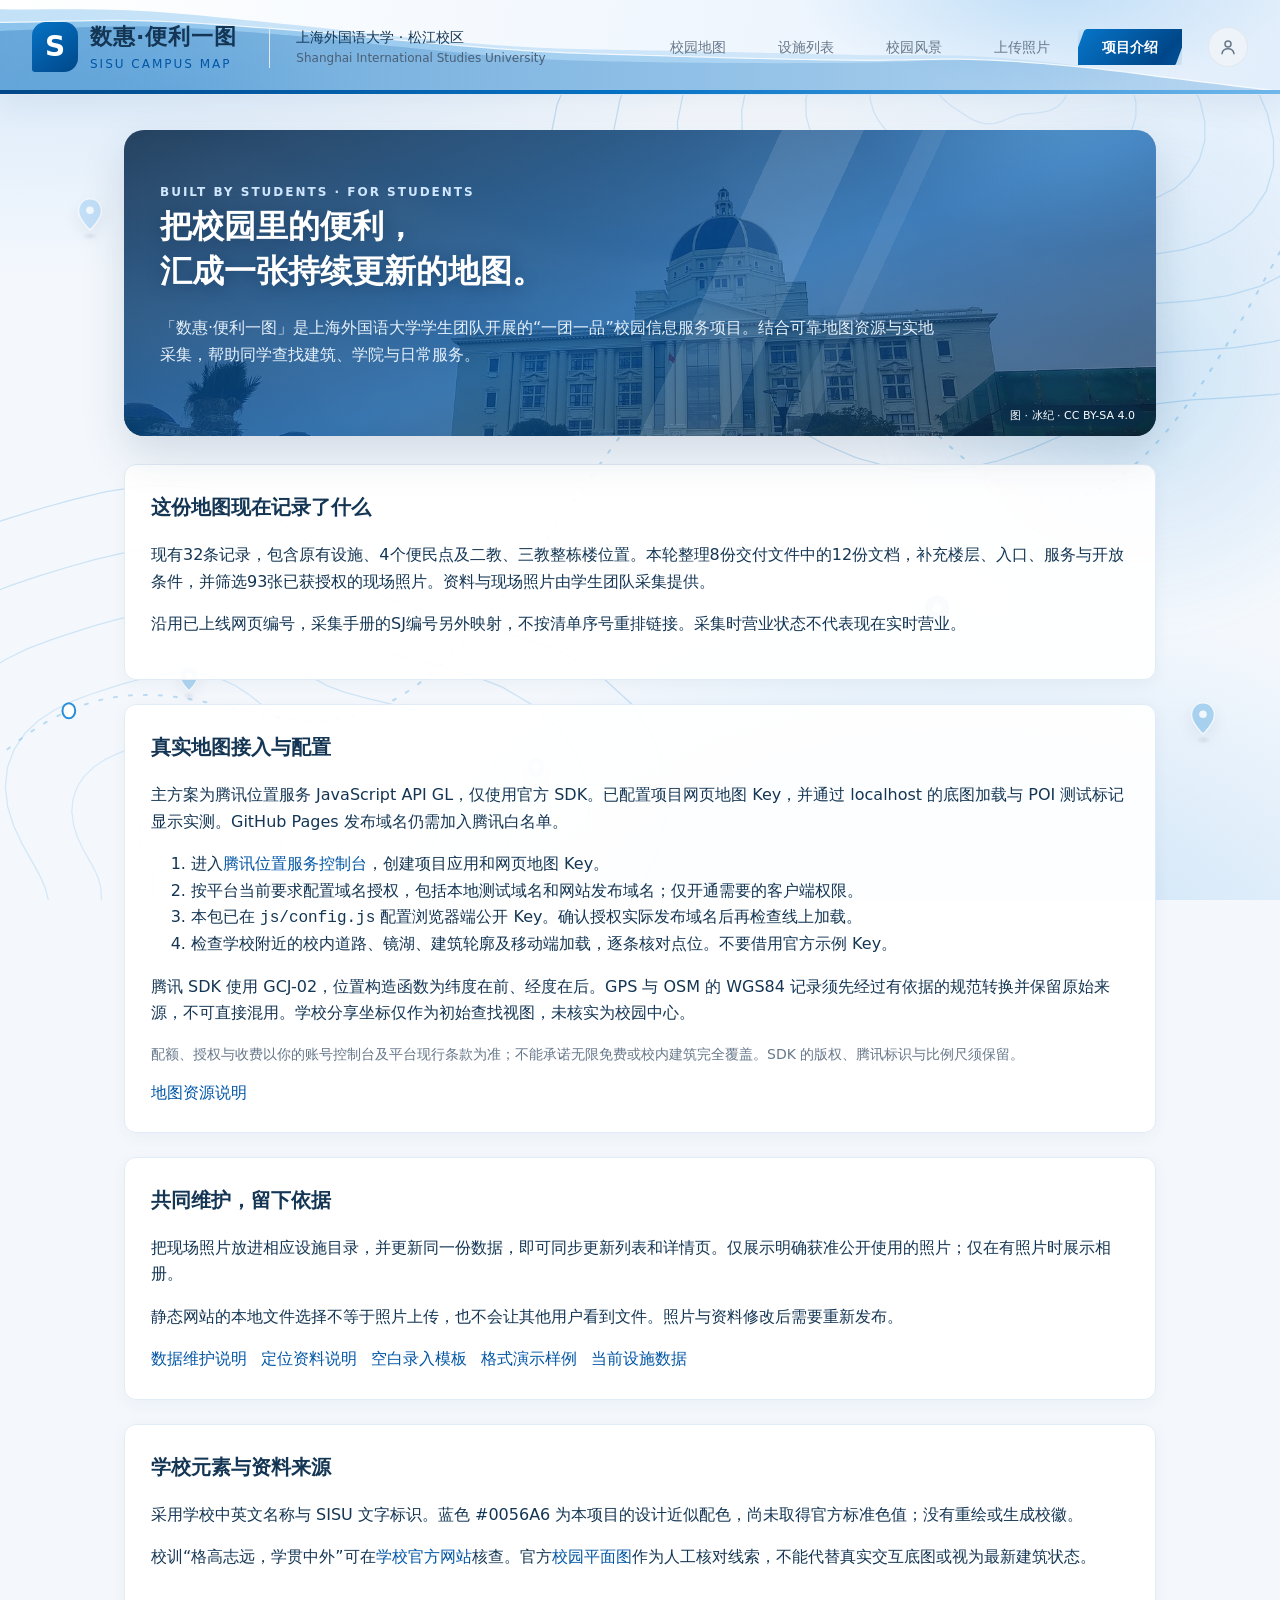
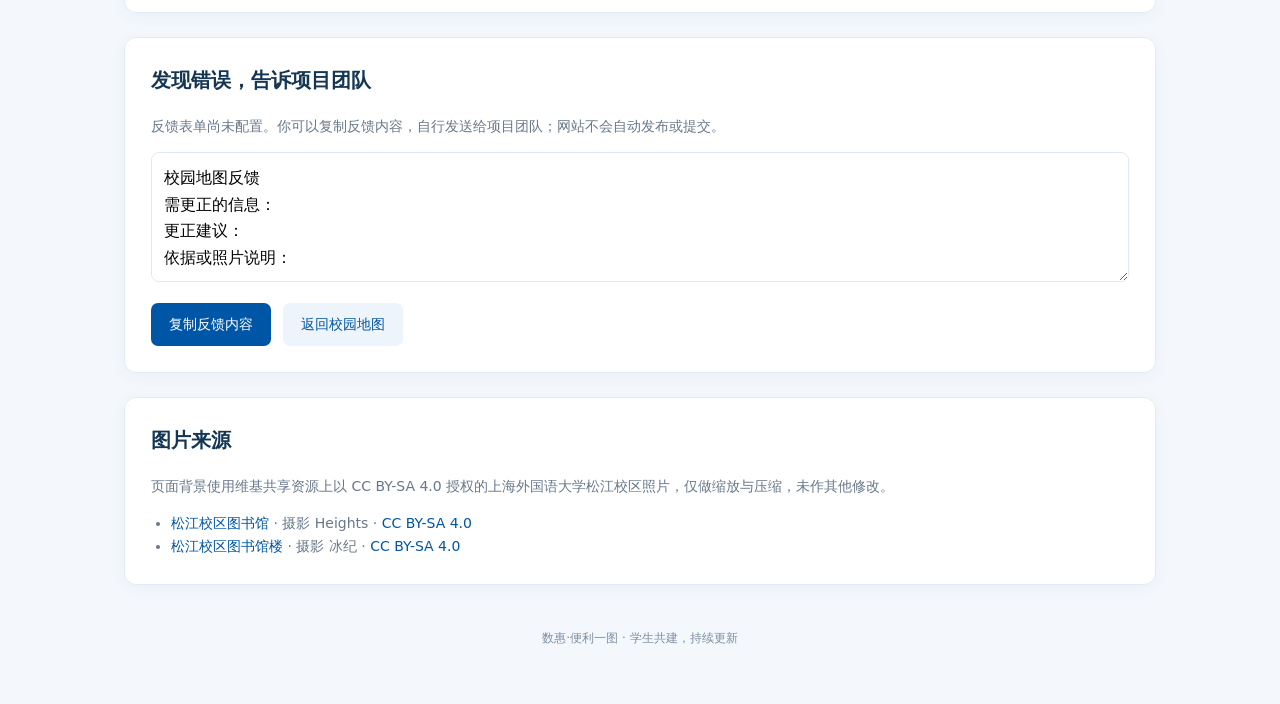
==== commit 2bc72e87: "更新美化版样式发布版本，避免首页及照片页面沿用旧缓存" ====
--- a/about.html
+++ b/about.html
@@ -1,2 +1,2 @@
-<!doctype html><html lang="zh-CN"><head><meta charset="utf-8"><meta name="viewport" content="width=device-width,initial-scale=1"><title>项目介绍与维护 · 数惠·便利一图</title><meta name="description" content="学生共建校园地图、资料核实及地图接入说明"><link rel="icon" href="assets/brand/favicon.svg"><link rel="stylesheet" href="css/styles.css"></head><body><header><a class="brand" href="index.html"><span class="brandmark">S</span><span><b>数惠·便利一图</b><small>SISU CAMPUS MAP</small></span></a><div class="school">上海外国语大学 · 松江校区<small>Shanghai International Studies University</small></div><nav aria-label="主导航"><a href="index.html">校园地图</a><a href="index.html#facilities">设施列表</a><a href="scenery.html">校园风景</a><a href="upload.html">上传照片</a><a class="active" href="about.html">项目介绍</a></nav></header><main class="content"><div class="about-lead"><span class="eyebrow">BUILT BY STUDENTS · FOR STUDENTS</span><h1>把校园里的便利，<br>汇成一张持续更新的地图。</h1><p>「数惠·便利一图」是上海外国语大学学生团队开展的“一团一品”校园信息服务项目。结合可靠地图资源与实地采集，帮助同学查找建筑、学院与日常服务。</p><a class="photo-credit" href="https://commons.wikimedia.org/wiki/File:SISU%27s_library_building_in_Songjiang_campus.jpg" target="_blank" rel="noopener">图 · 冰纪 · CC BY-SA 4.0</a></div><section class="panel"><h2>这份地图现在记录了什么</h2><p>现有32条记录，包含原有设施、4个便民点及二教、三教整栋楼位置。本轮整理8份交付文件中的12份文档，补充楼层、入口、服务与开放条件，并筛选93张已获授权的现场照片。资料与现场照片由学生团队采集提供。</p><p>沿用已上线网页编号，采集手册的SJ编号另外映射，不按清单序号重排链接。采集时营业状态不代表现在实时营业。</p></section><section class="panel" id="map-setup"><h2>真实地图接入与配置</h2><p>主方案为腾讯位置服务 JavaScript API GL，仅使用官方 SDK。已配置项目网页地图 Key，并通过 localhost 的底图加载与 POI 测试标记显示实测。GitHub Pages 发布域名仍需加入腾讯白名单。</p><ol><li>进入<a href="https://lbs.qq.com/dev/console/application/mine" target="_blank" rel="noopener">腾讯位置服务控制台</a>，创建项目应用和网页地图 Key。</li><li>按平台当前要求配置域名授权，包括本地测试域名和网站发布域名；仅开通需要的客户端权限。</li><li>本包已在 <code>js/config.js</code> 配置浏览器端公开 Key。确认授权实际发布域名后再检查线上加载。</li><li>检查学校附近的校内道路、镜湖、建筑轮廓及移动端加载，逐条核对点位。不要借用官方示例 Key。</li></ol><p>腾讯 SDK 使用 GCJ-02，位置构造函数为纬度在前、经度在后。GPS 与 OSM 的 WGS84 记录须先经过有依据的规范转换并保留原始来源，不可直接混用。学校分享坐标仅作为初始查找视图，未核实为校园中心。</p><p class="muted">配额、授权与收费以你的账号控制台及平台现行条款为准；不能承诺无限免费或校内建筑完全覆盖。SDK 的版权、腾讯标识与比例尺须保留。</p><a href="docs/MAP_SOURCES.md">地图资源说明</a></section><section class="panel"><h2>共同维护，留下依据</h2><p>把现场照片放进相应设施目录，并更新同一份数据，即可同步更新列表和详情页。仅展示明确获准公开使用的照片；仅在有照片时展示相册。</p><p>静态网站的本地文件选择不等于照片上传，也不会让其他用户看到文件。照片与资料修改后需要重新发布。</p><div class="docs-links"><a href="docs/DATA_GUIDE.md">数据维护说明</a><a href="docs/COORDINATE_REVIEW.md">定位资料说明</a><a href="templates/facility.template.json" download>空白录入模板</a><a href="templates/facility.example.json" download>格式演示样例</a><a href="data/campus_facilities.json" download>当前设施数据</a></div></section><section class="panel"><h2>学校元素与资料来源</h2><p>采用学校中英文名称与 SISU 文字标识。蓝色 #0056A6 为本项目的设计近似配色，尚未取得官方标准色值；没有重绘或生成校徽。</p><p>校训“格高志远，学贯中外”可在<a href="https://www.shisu.edu.cn/" target="_blank" rel="noopener">学校官方网站</a>核查。官方<a href="https://www.shisu.edu.cn/campus-life/maps/" target="_blank" rel="noopener">校园平面图</a>作为人工核对线索，不能代替真实交互底图或视为最新建筑状态。</p></section><section class="panel" id="feedback"><h2>发现错误，告诉项目团队</h2><p class="muted" id="feedback-status" aria-live="polite">反馈表单尚未配置。你可以复制反馈内容，自行发送给项目团队；网站不会自动发布或提交。</p><textarea class="feedback-text" id="feedback-content" aria-label="反馈内容"></textarea><div class="actions"><button class="button" id="copy-feedback">复制反馈内容</button><a class="button secondary" id="feedback-form" hidden target="_blank" rel="noopener">打开反馈表单</a><a class="button secondary" href="index.html">返回校园地图</a></div></section><section class="panel credits" id="photo-credits"><h2>图片来源</h2><p>页面背景使用维基共享资源上以 CC BY-SA 4.0 授权的上海外国语大学松江校区照片，仅做缩放与压缩，未作其他修改。</p><ul><li><a href="https://commons.wikimedia.org/wiki/File:Shanghai_International_Studies_University_Songjiang_Campus_Library.jpg" target="_blank" rel="noopener">松江校区图书馆</a> · 摄影 Heights · <a href="https://creativecommons.org/licenses/by-sa/4.0/deed.zh-hans" target="_blank" rel="noopener">CC BY-SA 4.0</a></li><li><a href="https://commons.wikimedia.org/wiki/File:SISU%27s_library_building_in_Songjiang_campus.jpg" target="_blank" rel="noopener">松江校区图书馆楼</a> · 摄影 冰纪 · <a href="https://creativecommons.org/licenses/by-sa/4.0/deed.zh-hans" target="_blank" rel="noopener">CC BY-SA 4.0</a></li></ul></section><footer class="footer">数惠·便利一图 · 学生共建，持续更新</footer></main><script type="module">import{bindFeedback}from'./js/feedback.js?v=20261020-latest';bindFeedback();</script><script type="module" blocking="render" src="js/account.js?v=20261026-bg"></script></body></html>
+<!doctype html><html lang="zh-CN"><head><meta charset="utf-8"><meta name="viewport" content="width=device-width,initial-scale=1"><title>项目介绍与维护 · 数惠·便利一图</title><meta name="description" content="学生共建校园地图、资料核实及地图接入说明"><link rel="icon" href="assets/brand/favicon.svg"><link rel="stylesheet" href="css/styles.css?v=20261025-beauty3"></head><body><header><a class="brand" href="index.html"><span class="brandmark">S</span><span><b>数惠·便利一图</b><small>SISU CAMPUS MAP</small></span></a><div class="school">上海外国语大学 · 松江校区<small>Shanghai International Studies University</small></div><nav aria-label="主导航"><a href="index.html">校园地图</a><a href="index.html#facilities">设施列表</a><a href="scenery.html">校园风景</a><a href="upload.html">上传照片</a><a class="active" href="about.html">项目介绍</a></nav></header><main class="content"><div class="about-lead"><span class="eyebrow">BUILT BY STUDENTS · FOR STUDENTS</span><h1>把校园里的便利，<br>汇成一张持续更新的地图。</h1><p>「数惠·便利一图」是上海外国语大学学生团队开展的“一团一品”校园信息服务项目。结合可靠地图资源与实地采集，帮助同学查找建筑、学院与日常服务。</p><a class="photo-credit" href="https://commons.wikimedia.org/wiki/File:SISU%27s_library_building_in_Songjiang_campus.jpg" target="_blank" rel="noopener">图 · 冰纪 · CC BY-SA 4.0</a></div><section class="panel"><h2>这份地图现在记录了什么</h2><p>现有32条记录，包含原有设施、4个便民点及二教、三教整栋楼位置。本轮整理8份交付文件中的12份文档，补充楼层、入口、服务与开放条件，并筛选93张已获授权的现场照片。资料与现场照片由学生团队采集提供。</p><p>沿用已上线网页编号，采集手册的SJ编号另外映射，不按清单序号重排链接。采集时营业状态不代表现在实时营业。</p></section><section class="panel" id="map-setup"><h2>真实地图接入与配置</h2><p>主方案为腾讯位置服务 JavaScript API GL，仅使用官方 SDK。已配置项目网页地图 Key，并通过 localhost 的底图加载与 POI 测试标记显示实测。GitHub Pages 发布域名仍需加入腾讯白名单。</p><ol><li>进入<a href="https://lbs.qq.com/dev/console/application/mine" target="_blank" rel="noopener">腾讯位置服务控制台</a>，创建项目应用和网页地图 Key。</li><li>按平台当前要求配置域名授权，包括本地测试域名和网站发布域名；仅开通需要的客户端权限。</li><li>本包已在 <code>js/config.js</code> 配置浏览器端公开 Key。确认授权实际发布域名后再检查线上加载。</li><li>检查学校附近的校内道路、镜湖、建筑轮廓及移动端加载，逐条核对点位。不要借用官方示例 Key。</li></ol><p>腾讯 SDK 使用 GCJ-02，位置构造函数为纬度在前、经度在后。GPS 与 OSM 的 WGS84 记录须先经过有依据的规范转换并保留原始来源，不可直接混用。学校分享坐标仅作为初始查找视图，未核实为校园中心。</p><p class="muted">配额、授权与收费以你的账号控制台及平台现行条款为准；不能承诺无限免费或校内建筑完全覆盖。SDK 的版权、腾讯标识与比例尺须保留。</p><a href="docs/MAP_SOURCES.md">地图资源说明</a></section><section class="panel"><h2>共同维护，留下依据</h2><p>把现场照片放进相应设施目录，并更新同一份数据，即可同步更新列表和详情页。仅展示明确获准公开使用的照片；仅在有照片时展示相册。</p><p>静态网站的本地文件选择不等于照片上传，也不会让其他用户看到文件。照片与资料修改后需要重新发布。</p><div class="docs-links"><a href="docs/DATA_GUIDE.md">数据维护说明</a><a href="docs/COORDINATE_REVIEW.md">定位资料说明</a><a href="templates/facility.template.json" download>空白录入模板</a><a href="templates/facility.example.json" download>格式演示样例</a><a href="data/campus_facilities.json" download>当前设施数据</a></div></section><section class="panel"><h2>学校元素与资料来源</h2><p>采用学校中英文名称与 SISU 文字标识。蓝色 #0056A6 为本项目的设计近似配色，尚未取得官方标准色值；没有重绘或生成校徽。</p><p>校训“格高志远，学贯中外”可在<a href="https://www.shisu.edu.cn/" target="_blank" rel="noopener">学校官方网站</a>核查。官方<a href="https://www.shisu.edu.cn/campus-life/maps/" target="_blank" rel="noopener">校园平面图</a>作为人工核对线索，不能代替真实交互底图或视为最新建筑状态。</p></section><section class="panel" id="feedback"><h2>发现错误，告诉项目团队</h2><p class="muted" id="feedback-status" aria-live="polite">反馈表单尚未配置。你可以复制反馈内容，自行发送给项目团队；网站不会自动发布或提交。</p><textarea class="feedback-text" id="feedback-content" aria-label="反馈内容"></textarea><div class="actions"><button class="button" id="copy-feedback">复制反馈内容</button><a class="button secondary" id="feedback-form" hidden target="_blank" rel="noopener">打开反馈表单</a><a class="button secondary" href="index.html">返回校园地图</a></div></section><section class="panel credits" id="photo-credits"><h2>图片来源</h2><p>页面背景使用维基共享资源上以 CC BY-SA 4.0 授权的上海外国语大学松江校区照片，仅做缩放与压缩，未作其他修改。</p><ul><li><a href="https://commons.wikimedia.org/wiki/File:Shanghai_International_Studies_University_Songjiang_Campus_Library.jpg" target="_blank" rel="noopener">松江校区图书馆</a> · 摄影 Heights · <a href="https://creativecommons.org/licenses/by-sa/4.0/deed.zh-hans" target="_blank" rel="noopener">CC BY-SA 4.0</a></li><li><a href="https://commons.wikimedia.org/wiki/File:SISU%27s_library_building_in_Songjiang_campus.jpg" target="_blank" rel="noopener">松江校区图书馆楼</a> · 摄影 冰纪 · <a href="https://creativecommons.org/licenses/by-sa/4.0/deed.zh-hans" target="_blank" rel="noopener">CC BY-SA 4.0</a></li></ul></section><footer class="footer">数惠·便利一图 · 学生共建，持续更新</footer></main><script type="module">import{bindFeedback}from'./js/feedback.js?v=20261020-latest';bindFeedback();</script><script type="module" blocking="render" src="js/account.js?v=20261026-bg"></script></body></html>
 
